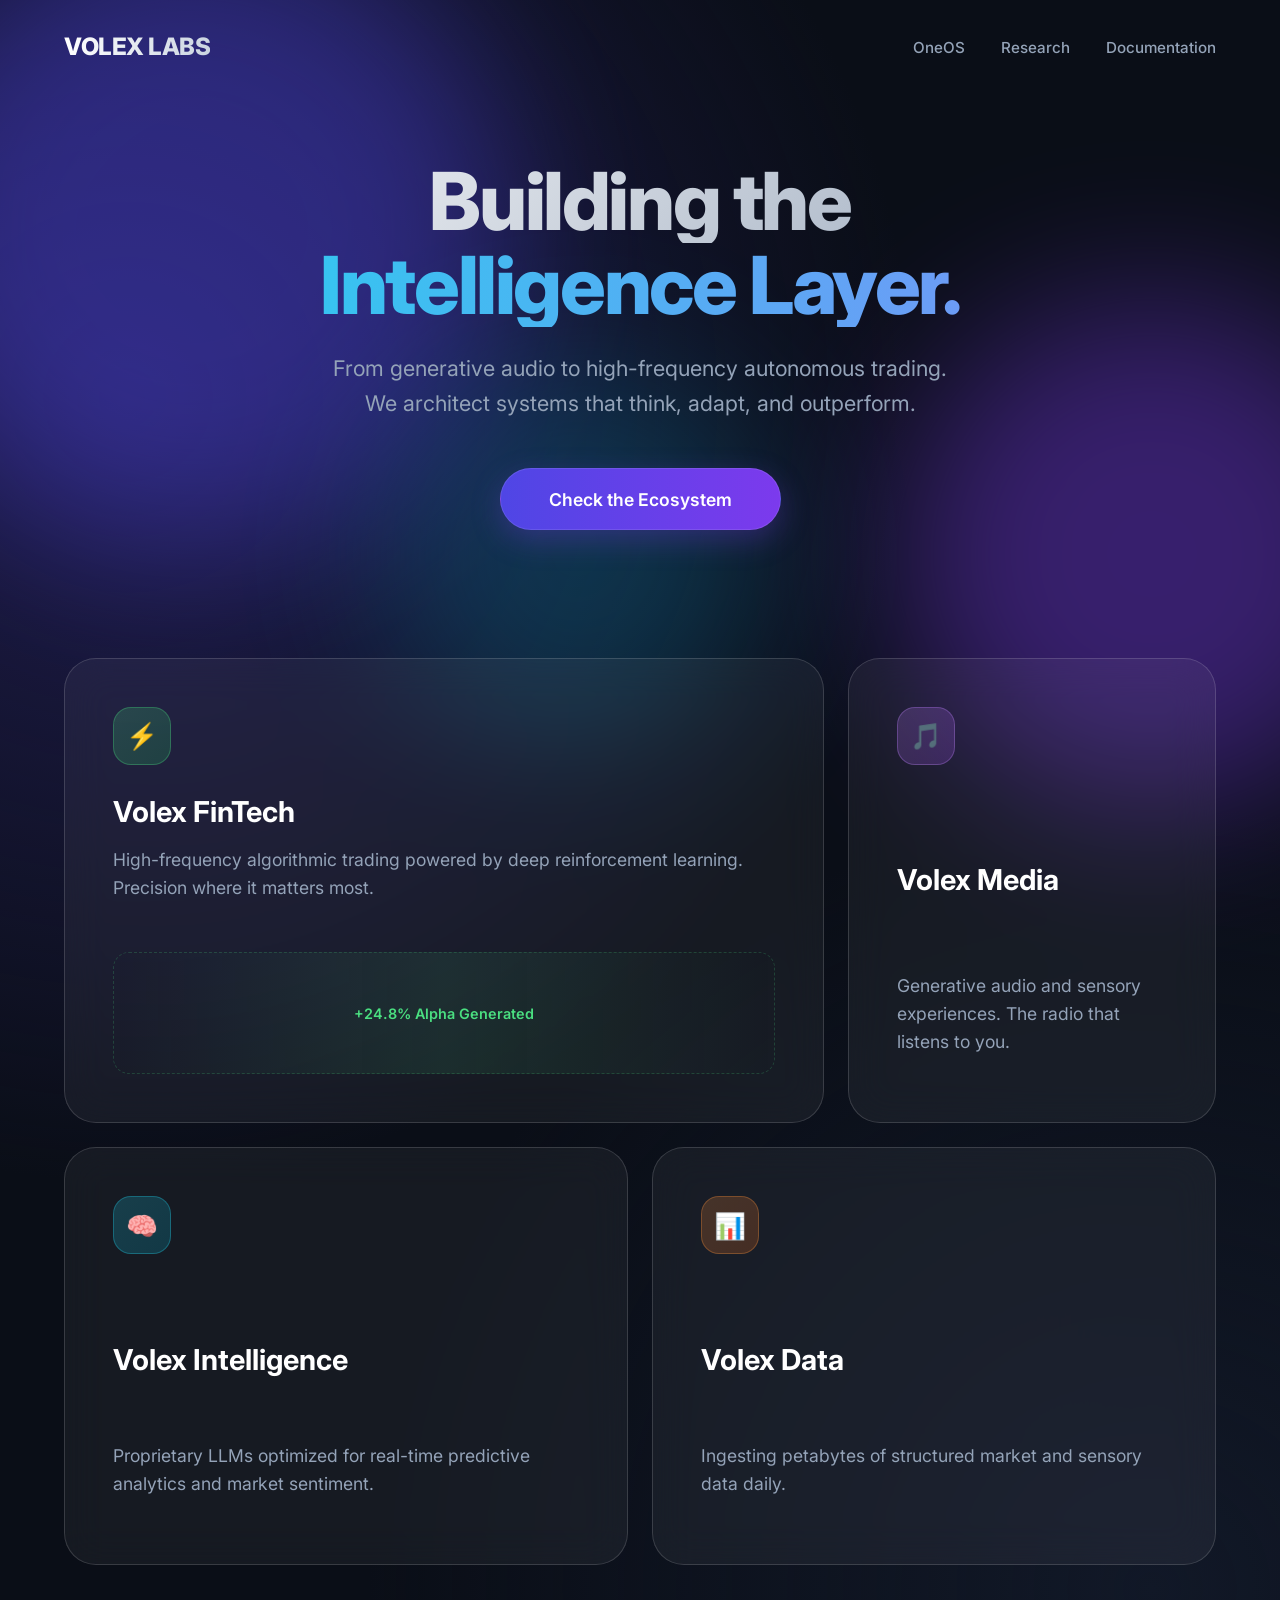
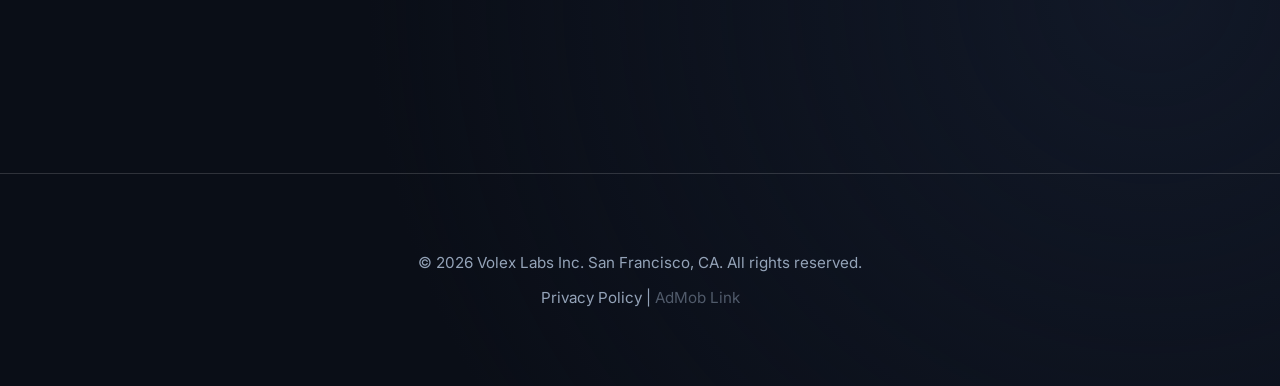
==== index.html @ 635825ef "Restore index.html with original content" ====
<!DOCTYPE html>
<html lang="en">
<head>
    <meta charset="UTF-8">
    <meta name="viewport" content="width=device-width, initial-scale=1.0">
    <meta name="google-site-verification" content="ArvZYRdjfBx4EPA4m7GVfXDo628Qu1znv6hDejhxsR0" />
    <title>Volex Labs | Intelligence Architected</title>
    <link href="https://fonts.googleapis.com/css2?family=Inter:wght@300;400;600;800&display=swap" rel="stylesheet">
    <style>
        :root {
            /* More vibrant, deep blue/purple base instead of pitch black */
            --bg-color: #0a0e17;
            --card-bg: rgba(255, 255, 255, 0.05);
            /* Slightly lighter glass */
            --card-border: rgba(255, 255, 255, 0.15);
            --accent-cyan: #22d3ee;
            --accent-purple: #c084fc;
            --accent-green: #4ade80;
            --accent-orange: #fb923c;
            /* Added for cheerfulness */
            --text-main: #ffffff;
            --text-muted: #94a3b8;
        }
        body {
            background-color: var(--bg-color);
            background-image:
                radial-gradient(circle at 10% 20%, #1e1b4b 0%, transparent 40%),
                radial-gradient(circle at 90% 80%, #111827 0%, transparent 40%);
            color: var(--text-main);
            font-family: 'Inter', sans-serif;
            margin: 0;
            padding: 0;
            overflow-x: hidden;
            display: flex;
            flex-direction: column;
            align-items: center;
        }
        /* Large Ambient Orbs for Cheerfulness */
        .orb {
            position: absolute;
            border-radius: 50%;
            filter: blur(80px);
            z-index: -1;
            opacity: 0.4;
            animation: float 20s infinite ease-in-out;
        }
        .orb-1 {
            top: -10%;
            left: -10%;
            width: 50vw;
            height: 50vw;
            background: #4f46e5;
        }
        .orb-2 {
            bottom: 10%;
            right: -10%;
            width: 40vw;
            height: 40vw;
            background: #7c3aed;
            animation-delay: -5s;
        }
        .orb-3 {
            top: 40%;
            left: 30%;
            width: 30vw;
            height: 30vw;
            background: #06b6d4;
            opacity: 0.2;
            animation-delay: -10s;
        }
        @keyframes float {
            0% {
                transform: translate(0, 0) scale(1);
            }
            33% {
                transform: translate(30px, -50px) scale(1.1);
            }
            66% {
                transform: translate(-20px, 20px) scale(0.9);
            }
            100% {
                transform: translate(0, 0) scale(1);
            }
        }
        /* Container */
        .container {
            max-width: 1200px;
            width: 90%;
            margin: 0 auto;
            padding-bottom: 5rem;
        }
        /* Navigation */
        nav {
            display: flex;
            justify-content: space-between;
            align-items: center;
            padding: 2rem 0;
            margin-bottom: 4rem;
            opacity: 0;
            /* Hidden initially for animation */
            animation: slideDown 0.8s ease-out forwards;
        }
        .logo {
            font-weight: 800;
            font-size: 1.5rem;
            letter-spacing: -0.02em;
            background: linear-gradient(90deg, #fff, #cbd5e1);
            -webkit-background-clip: text;
            -webkit-text-fill-color: transparent;
            cursor: pointer;
        }
        .nav-links a {
            color: var(--text-muted);
            text-decoration: none;
            margin-left: 2rem;
            font-size: 0.95rem;
            font-weight: 500;
            transition: color 0.3s;
            cursor: pointer;
        }
        .nav-links a:hover {
            color: var(--text-main);
            text-shadow: 0 0 10px rgba(255, 255, 255, 0.3);
        }
        /* Hero Section */
        .hero {
            text-align: center;
            margin-bottom: 8rem;
            opacity: 0;
            /* Managed by JS/CSS animation */
            animation: clientFadeIn 1s ease-out forwards 0.3s;
        }
        .hero h1 {
            font-size: 5rem;
            line-height: 1.05;
            margin-bottom: 1.5rem;
            letter-spacing: -0.03em;
            font-weight: 800;
        }
        .hero h1 span {
            display: block;
            background: linear-gradient(135deg, white 0%, #94a3b8 100%);
            -webkit-background-clip: text;
            -webkit-text-fill-color: transparent;
        }
        /* Dynamic Hero Gradient Text */
        .hero h1 .highlight {
            background: linear-gradient(90deg, #22d3ee, #818cf8, #c084fc);
            background-size: 200% auto;
            -webkit-background-clip: text;
            -webkit-text-fill-color: transparent;
            animation: gradientMove 5s linear infinite;
        }
        @keyframes gradientMove {
            0% {
                background-position: 0% 50%;
            }
            100% {
                background-position: 200% 50%;
            }
        }
        .hero p {
            font-size: 1.35rem;
            color: var(--text-muted);
            max-width: 650px;
            margin: 0 auto 3rem;
            line-height: 1.6;
        }
        .cta-button {
            display: inline-block;
            padding: 1.2rem 3rem;
            background: linear-gradient(90deg, #4f46e5, #7c3aed);
            color: white;
            border-radius: 50px;
            text-decoration: none;
            font-weight: 600;
            font-size: 1.1rem;
            transition: all 0.3s ease;
            box-shadow: 0 10px 30px rgba(124, 58, 237, 0.3);
            cursor: pointer;
            border: 1px solid rgba(255, 255, 255, 0.1);
        }
        .cta-button:hover {
            transform: translateY(-3px) scale(1.02);
            box-shadow: 0 20px 40px rgba(124, 58, 237, 0.4);
        }
        /* Bento Grid */
        .bento-grid {
            display: grid;
            grid-template-columns: repeat(12, 1fr);
            grid-template-rows: auto;
            gap: 1.5rem;
        }
        .card {
            background: var(--card-bg);
            border: 1px solid var(--card-border);
            border-radius: 32px;
            /* Softer, rounder corners */
            padding: 3rem;
            display: flex;
            flex-direction: column;
            justify-content: space-between;
            transition: all 0.5s cubic-bezier(0.25, 0.8, 0.25, 1);
            position: relative;
            overflow: hidden;
            backdrop-filter: blur(20px);
            cursor: pointer;
            min-height: 320px;
            /* Scroll Animation Initial State */
            opacity: 0;
            transform: translateY(50px);
        }
        .card.visible {
            opacity: 1;
            transform: translateY(0);
        }
        .card:hover {
            transform: translateY(-8px) scale(1.01);
            border-color: rgba(255, 255, 255, 0.4);
            background: rgba(255, 255, 255, 0.08);
            box-shadow: 0 20px 40px rgba(0, 0, 0, 0.2);
        }
        /* Card Content */
        .card h3 {
            font-size: 1.8rem;
            margin-bottom: 0.8rem;
            font-weight: 700;
        }
        .card p {
            color: var(--text-muted);
            font-size: 1.1rem;
            line-height: 1.6;
        }
        .card-icon {
            width: 56px;
            height: 56px;
            border-radius: 18px;
            display: flex;
            align-items: center;
            justify-content: center;
            margin-bottom: 1.5rem;
            font-size: 1.6rem;
            transition: transform 0.3s;
        }
        .card:hover .card-icon {
            transform: scale(1.1) rotate(5deg);
        }
        /* Grid Spans */
        .span-8 {
            grid-column: span 8;
        }
        .span-4 {
            grid-column: span 4;
        }
        .span-6 {
            grid-column: span 6;
        }
        /* Specific Card Styles with clearer colors */
        .fintech-icon {
            background: linear-gradient(135deg, rgba(74, 222, 128, 0.2), rgba(34, 197, 94, 0.2));
            color: #4ade80;
            border: 1px solid rgba(74, 222, 128, 0.3);
        }
        .media-icon {
            background: linear-gradient(135deg, rgba(192, 132, 252, 0.2), rgba(168, 85, 247, 0.2));
            color: #c084fc;
            border: 1px solid rgba(192, 132, 252, 0.3);
        }
        .intel-icon {
            background: linear-gradient(135deg, rgba(34, 211, 238, 0.2), rgba(6, 182, 212, 0.2));
            color: #22d3ee;
            border: 1px solid rgba(34, 211, 238, 0.3);
        }
        .data-icon {
            background: linear-gradient(135deg, rgba(251, 146, 60, 0.2), rgba(249, 115, 22, 0.2));
            color: #fb923c;
            border: 1px solid rgba(251, 146, 60, 0.3);
        }
        /* Footer */
        footer {
            margin-top: 8rem;
            border-top: 1px solid var(--card-border);
            width: 100%;
            padding: 4rem 0;
            text-align: center;
            color: var(--text-muted);
            font-size: 0.95rem;
        }
        footer a {
            color: var(--text-muted);
            text-decoration: none;
            transition: color 0.2s;
        }
        footer a:hover {
            color: var(--text-main);
        }
        /* Modal Styles (Same as before but refined) */
        .modal-overlay {
            position: fixed;
            top: 0;
            left: 0;
            width: 100%;
            height: 100%;
            background: rgba(10, 14, 23, 0.85);
            /* Darker overlay for contrast */
            backdrop-filter: blur(12px);
            display: flex;
            align-items: center;
            justify-content: center;
            opacity: 0;
            pointer-events: none;
            transition: opacity 0.3s;
            z-index: 1000;
        }
        .modal-overlay.active {
            opacity: 1;
            pointer-events: auto;
        }
        .modal-content {
            background: linear-gradient(160deg, #1e1b4b, #0f172a);
            border: 1px solid rgba(255, 255, 255, 0.15);
            width: 650px;
            max-width: 90%;
            padding: 3.5rem;
            border-radius: 32px;
            transform: scale(0.95) translateY(20px);
            transition: transform 0.4s cubic-bezier(0.16, 1, 0.3, 1);
            position: relative;
            box-shadow: 0 50px 100px -20px rgba(0, 0, 0, 0.6);
        }
        .modal-overlay.active .modal-content {
            transform: scale(1) translateY(0);
        }
        .close-btn {
            position: absolute;
            top: 2rem;
            right: 2rem;
            background: rgba(255, 255, 255, 0.1);
            border: none;
            color: white;
            width: 36px;
            height: 36px;
            border-radius: 50%;
            font-size: 1.2rem;
            cursor: pointer;
            display: flex;
            align-items: center;
            justify-content: center;
            transition: background 0.2s;
        }
        .close-btn:hover {
            background: rgba(255, 255, 255, 0.2);
        }
        /* Keyframes */
        @keyframes slideDown {
            from {
                transform: translateY(-30px);
                opacity: 0;
            }
            to {
                transform: translateY(0);
                opacity: 1;
            }
        }
        @keyframes clientFadeIn {
            from {
                opacity: 0;
                transform: translateY(20px);
            }
            to {
                opacity: 1;
                transform: translateY(0);
            }
        }
        /* Responsive */
        @media (max-width: 900px) {
            .hero h1 {
                font-size: 3.5rem;
            }
            .bento-grid {
                grid-template-columns: 1fr;
            }
            .span-8,
            .span-4,
            .span-6 {
                grid-column: span 1;
            }
            .card {
                min-height: auto;
                aspect-ratio: auto;
            }
        }
    </style>
</head>
<body>
    <!-- Ambient Orbs -->
    <div class="orb orb-1"></div>
    <div class="orb orb-2"></div>
    <div class="orb orb-3"></div>
    <div class="container">
        <nav>
            <div class="logo">VOLEX LABS</div>
            <div class="nav-links">
                <a onclick="scrollToSection('hero')">OneOS</a>
                <a onclick="scrollToSection('grid')">Research</a>
                <a href="/volex-fintec/privacy.html">Documentation</a> <!-- RESTORED EXACT LINK -->
            </div>
        </nav>
        <section class="hero" id="hero">
            <h1>
                <span>Building the</span>
                <span class="highlight">Intelligence Layer.</span>
            </h1>
            <p>
                From generative audio to high-frequency autonomous trading. <br>
                We architect systems that think, adapt, and outperform.
            </p>
            <a onclick="scrollToSection('grid')" class="cta-button">Check the Ecosystem</a>
        </section>
        <section class="bento-grid" id="grid">
            <!-- Card 1: FinTech -->
            <div class="card span-8" onclick="openModal('fintech')">
                <div>
                    <div class="card-icon fintech-icon">⚡</div>
                    <h3>Volex FinTech</h3>
                    <p>High-frequency algorithmic trading powered by deep reinforcement learning. Precision where it
                        matters most.</p>
                </div>
                <!-- Abstract Graph Visual -->
                <div
                    style="margin-top: 2rem; height: 120px; background: linear-gradient(90deg, transparent, rgba(74, 222, 128, 0.1), transparent); border-radius: 16px; border: 1px dashed rgba(74, 222, 128, 0.2); display: flex; align-items: center; justify-content: center;">
                    <span style="color: #4ade80; font-size: 0.9rem; font-weight: 600;">+24.8% Alpha Generated</span>
                </div>
            </div>
            <!-- Card 2: Media -->
            <div class="card span-4" onclick="openModal('media')">
                <div class="card-icon media-icon">🎵</div>
                <h3>Volex Media</h3>
                <p>Generative audio and sensory experiences. The radio that listens to you.</p>
            </div>
            <!-- Card 3: Intelligence -->
            <div class="card span-6" onclick="openModal('intel')">
                <div class="card-icon intel-icon">🧠</div>
                <h3>Volex Intelligence</h3>
                <p>Proprietary LLMs optimized for real-time predictive analytics and market sentiment.</p>
            </div>
            <!-- Card 4: Data -->
            <div class="card span-6" onclick="openModal('data')">
                <div class="card-icon data-icon">📊</div>
                <h3>Volex Data</h3>
                <p>Ingesting petabytes of structured market and sensory data daily.</p>
            </div>
        </section>
    </div>
    <footer>
        <p>&copy; 2026 Volex Labs Inc. San Francisco, CA. All rights reserved.</p>
        <p><a href="/volex-fintec/privacy.html">Privacy Policy</a> | <a href="app-ads.txt" style="opacity: 0.5;">AdMob
                Link</a></p>
    </footer>
    <!-- Modal -->
    <div class="modal-overlay" id="modalOverlay" onclick="closeModal(event)">
        <div class="modal-content">
            <button class="close-btn" onclick="closeModal(event)">×</button>
            <h2 class="modal-title" id="modalTitle" style="color: white; font-size: 2.2rem; margin-bottom: 1rem;">Title
            </h2>
            <div class="modal-body" id="modalBody" style="color: #cbd5e1; font-size: 1.1rem; line-height: 1.7;">Content
            </div>
            <br><br>
            <!-- BUTTON LINKS TO EXACT URL -->
            <a href="/volex-fintec/privacy.html" class="cta-button" style="padding: 1rem 2rem; font-size: 1rem;">View
                Documentation</a>
        </div>
    </div>
    <script>
        // Data for modals
        const modalData = {
            fintech: {
                title: "Volex FinTech",
                body: "Our proprietary high-frequency trading engine leverages deep reinforcement learning to identify micro-patterns in global markets. We provide institutional-grade liquidity and execution strategies.<br><br><strong>Key Features:</strong><br>• Sub-millisecond latency<br>• Predictive alpha generation<br>• Automated risk management"
            },
            media: {
                title: "Volex Media",
                body: "Redefining broadcasting with AI. Volex Radio AI isn't just a player; it's a dynamic content curator that understands listener intent and context.<br><br><strong>Capabilities:</strong><br>• Real-time audio synthesis<br>• Cross-border station aggregation<br>• Semantic music analysis"
            },
            intel: {
                title: "Volex Intelligence",
                body: "The core of our ecosystem. OneOS Intelligence is a cohesive AI layer that powers both our financial models and media recommendations.<br><br>We are building the first general-purpose operating system for autonomous agents."
            },
            data: {
                title: "Volex Data",
                body: "Data is the fuel of intelligence. Our global network ingests, cleans, and normalizes petabytes of structured and unstructured data daily to train the next generation of models."
            }
        };
        // Modal Functions
        function openModal(type) {
            const data = modalData[type];
            if (!data) return;
            document.getElementById('modalTitle').innerHTML = data.title;
            document.getElementById('modalBody').innerHTML = data.body;
            document.getElementById('modalOverlay').classList.add('active');
        }
        function closeModal(e) {
            if (e.target.id === 'modalOverlay' || e.target.classList.contains('close-btn')) {
                document.getElementById('modalOverlay').classList.remove('active');
            }
        }
        function scrollToSection(id) {
            document.getElementById(id).scrollIntoView({ behavior: 'smooth' });
        }
        // Scroll Animation Observer
        const observerOptions = {
            threshold: 0.1,
            rootMargin: "0px"
        };
        const observer = new IntersectionObserver((entries) => {
            entries.forEach(entry => {
                if (entry.isIntersecting) {
                    entry.target.classList.add('visible');
                    observer.unobserve(entry.target); // Only animate once
                }
            });
        }, observerOptions);
        document.querySelectorAll('.card').forEach((card, index) => {
            card.style.transitionDelay = `${index * 100}ms`; // Stagger effect
            observer.observe(card);
        });
    </script>
</body>
</html>
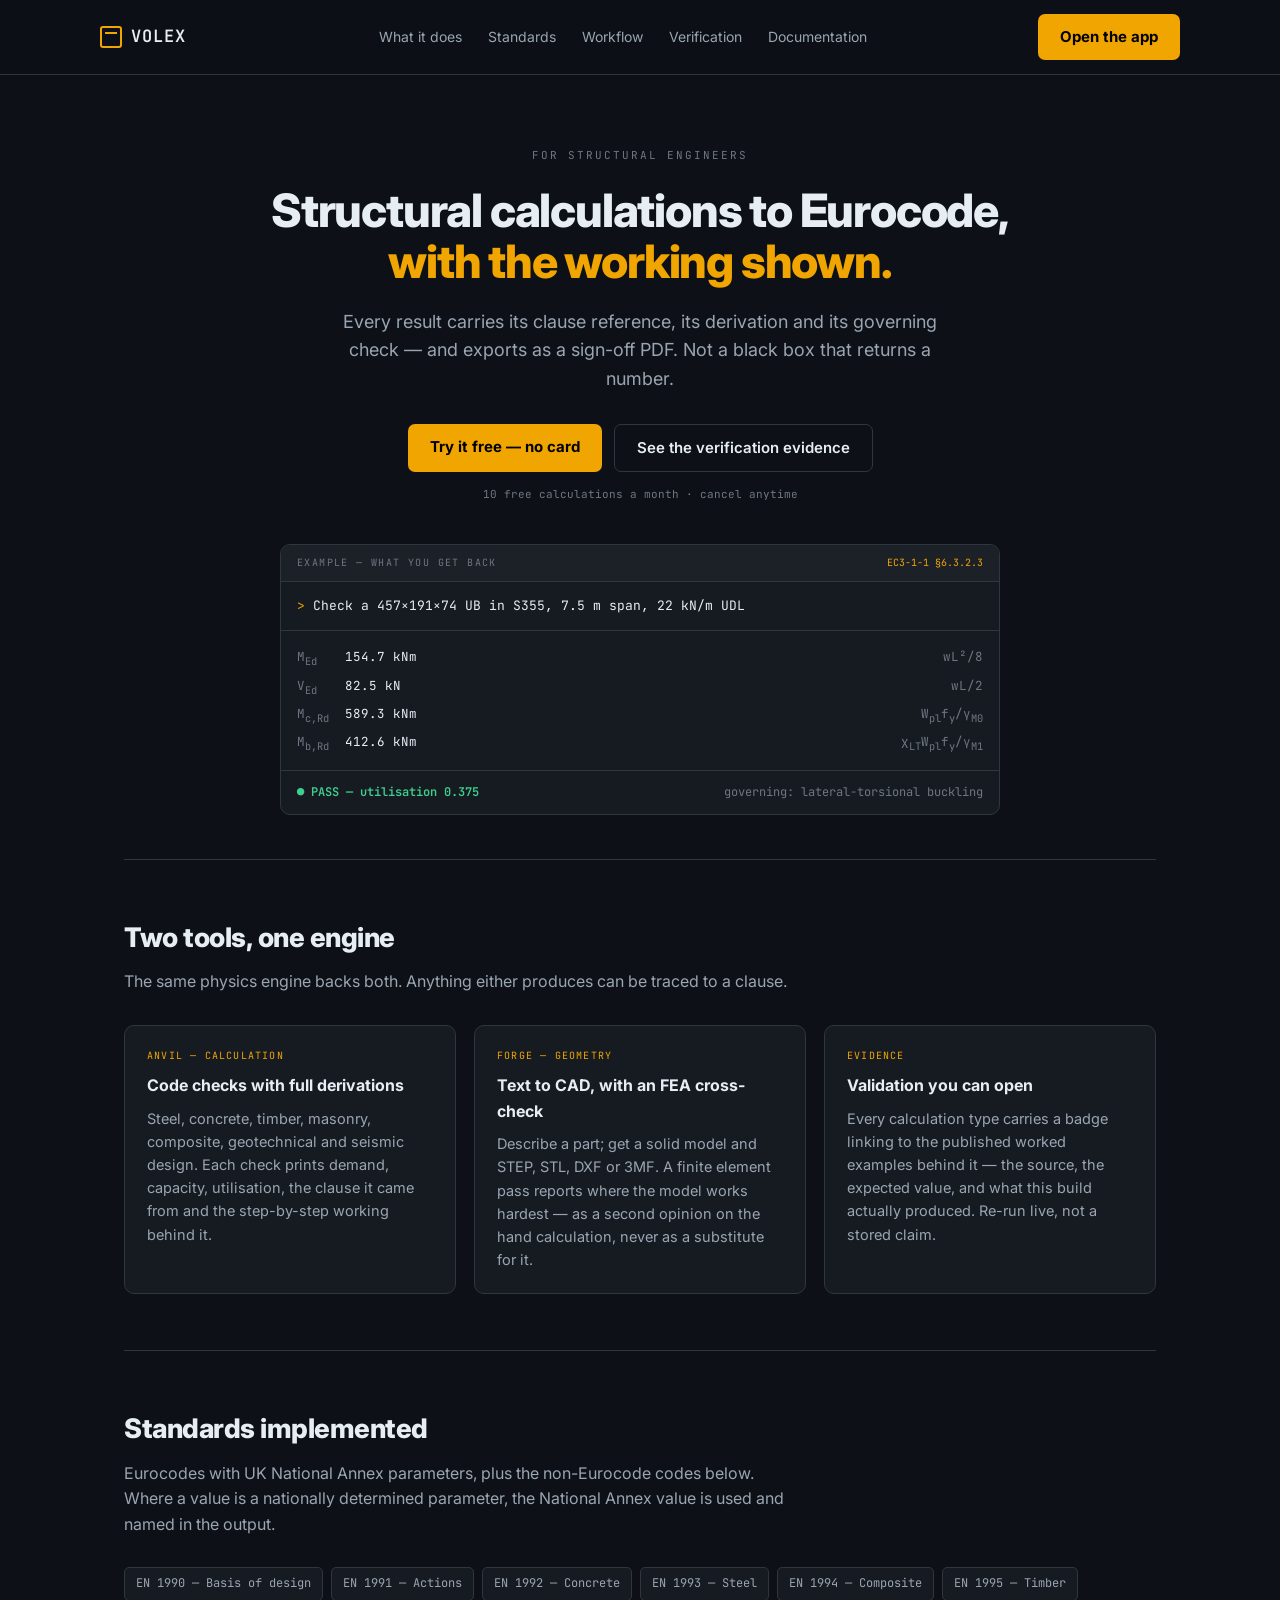
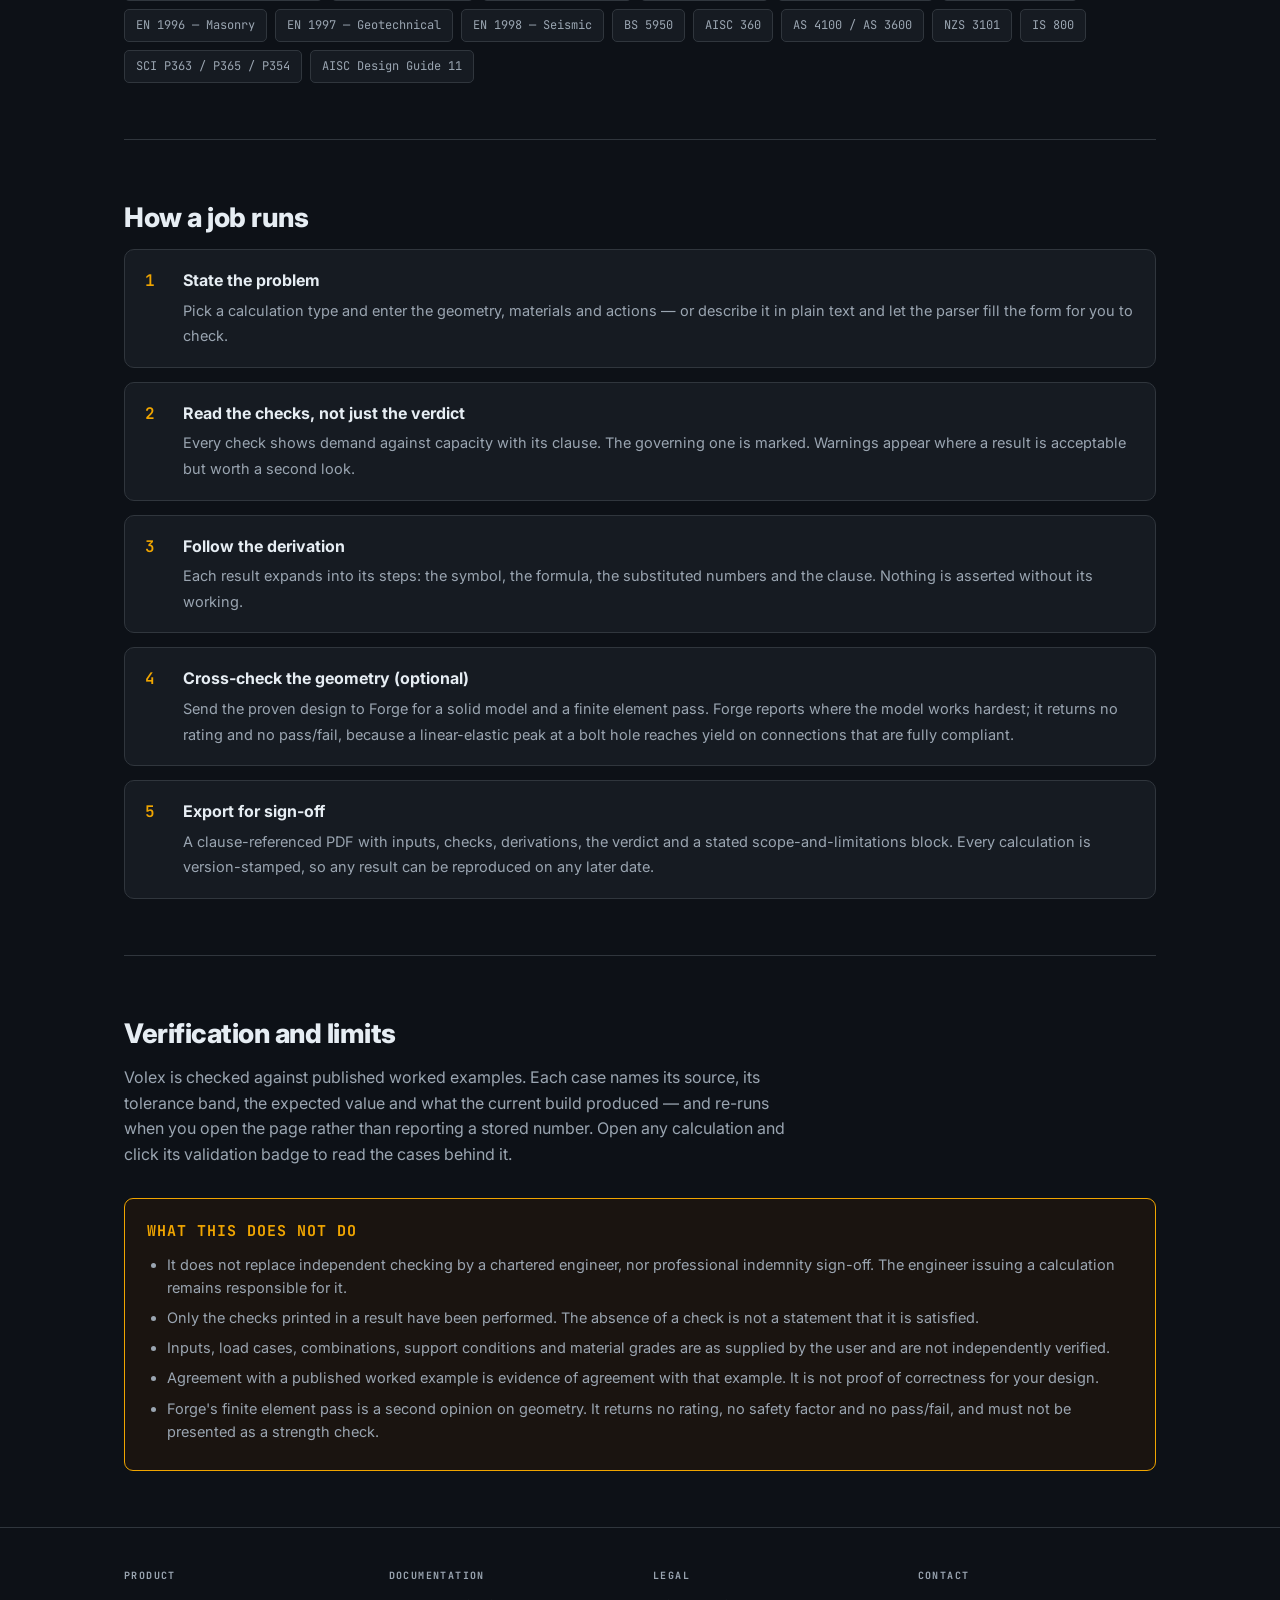
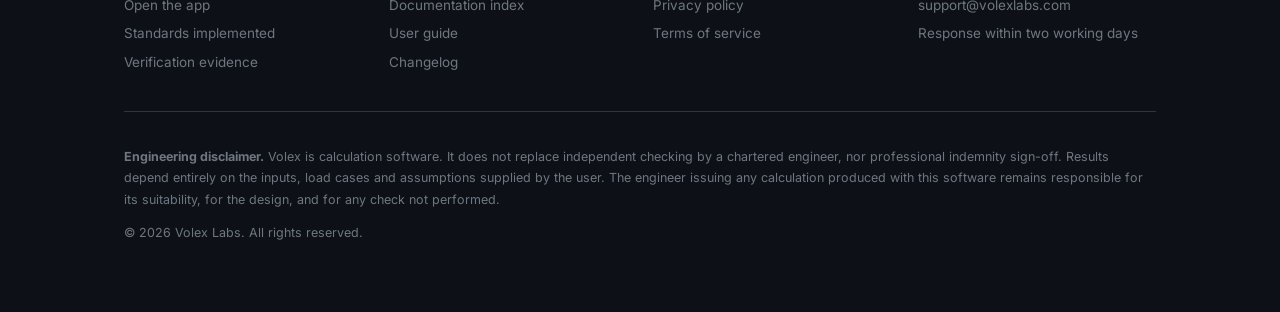
==== commit c77ccd08: "Make the public site the engineering product it is selling The audit's largest finding. volexlabs.co" ====
--- a/index.html
+++ b/index.html
@@ -1,530 +1,313 @@
-<!DOCTYPE html>
-<html lang="en">
-<head>
-    <meta charset="UTF-8">
-    <meta name="viewport" content="width=device-width, initial-scale=1.0">
-    <meta name="google-site-verification" content="ArvZYRdjfBx4EPA4m7GVfXDo628Qu1znv6hDejhxsR0" />
-    <title>Volex Labs | Intelligence Architected</title>
-    <link href="https://fonts.googleapis.com/css2?family=Inter:wght@300;400;600;800&display=swap" rel="stylesheet">
-    <style>
-        :root {
-            /* More vibrant, deep blue/purple base instead of pitch black */
-            --bg-color: #0a0e17;
-            --card-bg: rgba(255, 255, 255, 0.05);
-            /* Slightly lighter glass */
-            --card-border: rgba(255, 255, 255, 0.15);
-            --accent-cyan: #22d3ee;
-            --accent-purple: #c084fc;
-            --accent-green: #4ade80;
-            --accent-orange: #fb923c;
-            /* Added for cheerfulness */
-            --text-main: #ffffff;
-            --text-muted: #94a3b8;
-        }
-        body {
-            background-color: var(--bg-color);
-            background-image:
-                radial-gradient(circle at 10% 20%, #1e1b4b 0%, transparent 40%),
-                radial-gradient(circle at 90% 80%, #111827 0%, transparent 40%);
-            color: var(--text-main);
-            font-family: 'Inter', sans-serif;
-            margin: 0;
-            padding: 0;
-            overflow-x: hidden;
-            display: flex;
-            flex-direction: column;
-            align-items: center;
-        }
-        /* Large Ambient Orbs for Cheerfulness */
-        .orb {
-            position: absolute;
-            border-radius: 50%;
-            filter: blur(80px);
-            z-index: -1;
-            opacity: 0.4;
-            animation: float 20s infinite ease-in-out;
-        }
-        .orb-1 {
-            top: -10%;
-            left: -10%;
-            width: 50vw;
-            height: 50vw;
-            background: #4f46e5;
-        }
-        .orb-2 {
-            bottom: 10%;
-            right: -10%;
-            width: 40vw;
-            height: 40vw;
-            background: #7c3aed;
-            animation-delay: -5s;
-        }
-        .orb-3 {
-            top: 40%;
-            left: 30%;
-            width: 30vw;
-            height: 30vw;
-            background: #06b6d4;
-            opacity: 0.2;
-            animation-delay: -10s;
-        }
-        @keyframes float {
-            0% {
-                transform: translate(0, 0) scale(1);
-            }
-            33% {
-                transform: translate(30px, -50px) scale(1.1);
-            }
-            66% {
-                transform: translate(-20px, 20px) scale(0.9);
-            }
-            100% {
-                transform: translate(0, 0) scale(1);
-            }
-        }
-        /* Container */
-        .container {
-            max-width: 1200px;
-            width: 90%;
-            margin: 0 auto;
-            padding-bottom: 5rem;
-        }
-        /* Navigation */
-        nav {
-            display: flex;
-            justify-content: space-between;
-            align-items: center;
-            padding: 2rem 0;
-            margin-bottom: 4rem;
-            opacity: 0;
-            /* Hidden initially for animation */
-            animation: slideDown 0.8s ease-out forwards;
-        }
-        .logo {
-            font-weight: 800;
-            font-size: 1.5rem;
-            letter-spacing: -0.02em;
-            background: linear-gradient(90deg, #fff, #cbd5e1);
-            -webkit-background-clip: text;
-            -webkit-text-fill-color: transparent;
-            cursor: pointer;
-        }
-        .nav-links a {
-            color: var(--text-muted);
-            text-decoration: none;
-            margin-left: 2rem;
-            font-size: 0.95rem;
-            font-weight: 500;
-            transition: color 0.3s;
-            cursor: pointer;
-        }
-        .nav-links a:hover {
-            color: var(--text-main);
-            text-shadow: 0 0 10px rgba(255, 255, 255, 0.3);
-        }
-        /* Hero Section */
-        .hero {
-            text-align: center;
-            margin-bottom: 8rem;
-            opacity: 0;
-            /* Managed by JS/CSS animation */
-            animation: clientFadeIn 1s ease-out forwards 0.3s;
-        }
-        .hero h1 {
-            font-size: 5rem;
-            line-height: 1.05;
-            margin-bottom: 1.5rem;
-            letter-spacing: -0.03em;
-            font-weight: 800;
-        }
-        .hero h1 span {
-            display: block;
-            background: linear-gradient(135deg, white 0%, #94a3b8 100%);
-            -webkit-background-clip: text;
-            -webkit-text-fill-color: transparent;
-        }
-        /* Dynamic Hero Gradient Text */
-        .hero h1 .highlight {
-            background: linear-gradient(90deg, #22d3ee, #818cf8, #c084fc);
-            background-size: 200% auto;
-            -webkit-background-clip: text;
-            -webkit-text-fill-color: transparent;
-            animation: gradientMove 5s linear infinite;
-        }
-        @keyframes gradientMove {
-            0% {
-                background-position: 0% 50%;
-            }
-            100% {
-                background-position: 200% 50%;
-            }
-        }
-        .hero p {
-            font-size: 1.35rem;
-            color: var(--text-muted);
-            max-width: 650px;
-            margin: 0 auto 3rem;
-            line-height: 1.6;
-        }
-        .cta-button {
-            display: inline-block;
-            padding: 1.2rem 3rem;
-            background: linear-gradient(90deg, #4f46e5, #7c3aed);
-            color: white;
-            border-radius: 50px;
-            text-decoration: none;
-            font-weight: 600;
-            font-size: 1.1rem;
-            transition: all 0.3s ease;
-            box-shadow: 0 10px 30px rgba(124, 58, 237, 0.3);
-            cursor: pointer;
-            border: 1px solid rgba(255, 255, 255, 0.1);
-        }
-        .cta-button:hover {
-            transform: translateY(-3px) scale(1.02);
-            box-shadow: 0 20px 40px rgba(124, 58, 237, 0.4);
-        }
-        /* Bento Grid */
-        .bento-grid {
-            display: grid;
-            grid-template-columns: repeat(12, 1fr);
-            grid-template-rows: auto;
-            gap: 1.5rem;
-        }
-        .card {
-            background: var(--card-bg);
-            border: 1px solid var(--card-border);
-            border-radius: 32px;
-            /* Softer, rounder corners */
-            padding: 3rem;
-            display: flex;
-            flex-direction: column;
-            justify-content: space-between;
-            transition: all 0.5s cubic-bezier(0.25, 0.8, 0.25, 1);
-            position: relative;
-            overflow: hidden;
-            backdrop-filter: blur(20px);
-            cursor: pointer;
-            min-height: 320px;
-            /* Scroll Animation Initial State */
-            opacity: 0;
-            transform: translateY(50px);
-        }
-        .card.visible {
-            opacity: 1;
-            transform: translateY(0);
-        }
-        .card:hover {
-            transform: translateY(-8px) scale(1.01);
-            border-color: rgba(255, 255, 255, 0.4);
-            background: rgba(255, 255, 255, 0.08);
-            box-shadow: 0 20px 40px rgba(0, 0, 0, 0.2);
-        }
-        /* Card Content */
-        .card h3 {
-            font-size: 1.8rem;
-            margin-bottom: 0.8rem;
-            font-weight: 700;
-        }
-        .card p {
-            color: var(--text-muted);
-            font-size: 1.1rem;
-            line-height: 1.6;
-        }
-        .card-icon {
-            width: 56px;
-            height: 56px;
-            border-radius: 18px;
-            display: flex;
-            align-items: center;
-            justify-content: center;
-            margin-bottom: 1.5rem;
-            font-size: 1.6rem;
-            transition: transform 0.3s;
-        }
-        .card:hover .card-icon {
-            transform: scale(1.1) rotate(5deg);
-        }
-        /* Grid Spans */
-        .span-8 {
-            grid-column: span 8;
-        }
-        .span-4 {
-            grid-column: span 4;
-        }
-        .span-6 {
-            grid-column: span 6;
-        }
-        /* Specific Card Styles with clearer colors */
-        .fintech-icon {
-            background: linear-gradient(135deg, rgba(74, 222, 128, 0.2), rgba(34, 197, 94, 0.2));
-            color: #4ade80;
-            border: 1px solid rgba(74, 222, 128, 0.3);
-        }
-        .media-icon {
-            background: linear-gradient(135deg, rgba(192, 132, 252, 0.2), rgba(168, 85, 247, 0.2));
-            color: #c084fc;
-            border: 1px solid rgba(192, 132, 252, 0.3);
-        }
-        .intel-icon {
-            background: linear-gradient(135deg, rgba(34, 211, 238, 0.2), rgba(6, 182, 212, 0.2));
-            color: #22d3ee;
-            border: 1px solid rgba(34, 211, 238, 0.3);
-        }
-        .data-icon {
-            background: linear-gradient(135deg, rgba(251, 146, 60, 0.2), rgba(249, 115, 22, 0.2));
-            color: #fb923c;
-            border: 1px solid rgba(251, 146, 60, 0.3);
-        }
-        /* Footer */
-        footer {
-            margin-top: 8rem;
-            border-top: 1px solid var(--card-border);
-            width: 100%;
-            padding: 4rem 0;
-            text-align: center;
-            color: var(--text-muted);
-            font-size: 0.95rem;
-        }
-        footer a {
-            color: var(--text-muted);
-            text-decoration: none;
-            transition: color 0.2s;
-        }
-        footer a:hover {
-            color: var(--text-main);
-        }
-        /* Modal Styles (Same as before but refined) */
-        .modal-overlay {
-            position: fixed;
-            top: 0;
-            left: 0;
-            width: 100%;
-            height: 100%;
-            background: rgba(10, 14, 23, 0.85);
-            /* Darker overlay for contrast */
-            backdrop-filter: blur(12px);
-            display: flex;
-            align-items: center;
-            justify-content: center;
-            opacity: 0;
-            pointer-events: none;
-            transition: opacity 0.3s;
-            z-index: 1000;
-        }
-        .modal-overlay.active {
-            opacity: 1;
-            pointer-events: auto;
-        }
-        .modal-content {
-            background: linear-gradient(160deg, #1e1b4b, #0f172a);
-            border: 1px solid rgba(255, 255, 255, 0.15);
-            width: 650px;
-            max-width: 90%;
-            padding: 3.5rem;
-            border-radius: 32px;
-            transform: scale(0.95) translateY(20px);
-            transition: transform 0.4s cubic-bezier(0.16, 1, 0.3, 1);
-            position: relative;
-            box-shadow: 0 50px 100px -20px rgba(0, 0, 0, 0.6);
-        }
-        .modal-overlay.active .modal-content {
-            transform: scale(1) translateY(0);
-        }
-        .close-btn {
-            position: absolute;
-            top: 2rem;
-            right: 2rem;
-            background: rgba(255, 255, 255, 0.1);
-            border: none;
-            color: white;
-            width: 36px;
-            height: 36px;
-            border-radius: 50%;
-            font-size: 1.2rem;
-            cursor: pointer;
-            display: flex;
-            align-items: center;
-            justify-content: center;
-            transition: background 0.2s;
-        }
-        .close-btn:hover {
-            background: rgba(255, 255, 255, 0.2);
-        }
-        /* Keyframes */
-        @keyframes slideDown {
-            from {
-                transform: translateY(-30px);
-                opacity: 0;
-            }
-            to {
-                transform: translateY(0);
-                opacity: 1;
-            }
-        }
-        @keyframes clientFadeIn {
-            from {
-                opacity: 0;
-                transform: translateY(20px);
-            }
-            to {
-                opacity: 1;
-                transform: translateY(0);
-            }
-        }
-        /* Responsive */
-        @media (max-width: 900px) {
-            .hero h1 {
-                font-size: 3.5rem;
-            }
-            .bento-grid {
-                grid-template-columns: 1fr;
-            }
-            .span-8,
-            .span-4,
-            .span-6 {
-                grid-column: span 1;
-            }
-            .card {
-                min-height: auto;
-                aspect-ratio: auto;
-            }
-        }
-    </style>
-</head>
-<body>
-    <!-- Ambient Orbs -->
-    <div class="orb orb-1"></div>
-    <div class="orb orb-2"></div>
-    <div class="orb orb-3"></div>
-    <div class="container">
-        <nav>
-            <div class="logo">VOLEX LABS</div>
-            <div class="nav-links">
-                <a onclick="scrollToSection('hero')">OneOS</a>
-                <a onclick="scrollToSection('grid')">Research</a>
-                <a href="/volex-fintec/privacy.html">Documentation</a> <!-- RESTORED EXACT LINK -->
-            </div>
-        </nav>
-        <section class="hero" id="hero">
-            <h1>
-                <span>Building the</span>
-                <span class="highlight">Intelligence Layer.</span>
-            </h1>
-            <p>
-                From generative audio to high-frequency autonomous trading. <br>
-                We architect systems that think, adapt, and outperform.
-            </p>
-            <a onclick="scrollToSection('grid')" class="cta-button">Check the Ecosystem</a>
-        </section>
-        <section class="bento-grid" id="grid">
-            <!-- Card 1: FinTech -->
-            <div class="card span-8" onclick="openModal('fintech')">
-                <div>
-                    <div class="card-icon fintech-icon">⚡</div>
-                    <h3>Volex FinTech</h3>
-                    <p>High-frequency algorithmic trading powered by deep reinforcement learning. Precision where it
-                        matters most.</p>
-                </div>
-                <!-- Abstract Graph Visual -->
-                <div
-                    style="margin-top: 2rem; height: 120px; background: linear-gradient(90deg, transparent, rgba(74, 222, 128, 0.1), transparent); border-radius: 16px; border: 1px dashed rgba(74, 222, 128, 0.2); display: flex; align-items: center; justify-content: center;">
-                    <span style="color: #4ade80; font-size: 0.9rem; font-weight: 600;">+24.8% Alpha Generated</span>
-                </div>
-            </div>
-            <!-- Card 2: Media -->
-            <div class="card span-4" onclick="openModal('media')">
-                <div class="card-icon media-icon">🎵</div>
-                <h3>Volex Media</h3>
-                <p>Generative audio and sensory experiences. The radio that listens to you.</p>
-            </div>
-            <!-- Card 3: Intelligence -->
-            <div class="card span-6" onclick="openModal('intel')">
-                <div class="card-icon intel-icon">🧠</div>
-                <h3>Volex Intelligence</h3>
-                <p>Proprietary LLMs optimized for real-time predictive analytics and market sentiment.</p>
-            </div>
-            <!-- Card 4: Data -->
-            <div class="card span-6" onclick="openModal('data')">
-                <div class="card-icon data-icon">📊</div>
-                <h3>Volex Data</h3>
-                <p>Ingesting petabytes of structured market and sensory data daily.</p>
-            </div>
-        </section>
-    </div>
-    <footer>
-        <p>&copy; 2026 Volex Labs Inc. San Francisco, CA. All rights reserved.</p>
-        <p><a href="/volex-fintec/privacy.html">Privacy Policy</a> | <a href="app-ads.txt" style="opacity: 0.5;">AdMob
-                Link</a></p>
-    </footer>
-    <!-- Modal -->
-    <div class="modal-overlay" id="modalOverlay" onclick="closeModal(event)">
-        <div class="modal-content">
-            <button class="close-btn" onclick="closeModal(event)">×</button>
-            <h2 class="modal-title" id="modalTitle" style="color: white; font-size: 2.2rem; margin-bottom: 1rem;">Title
-            </h2>
-            <div class="modal-body" id="modalBody" style="color: #cbd5e1; font-size: 1.1rem; line-height: 1.7;">Content
-            </div>
-            <br><br>
-            <!-- BUTTON LINKS TO EXACT URL -->
-            <a href="/volex-fintec/privacy.html" class="cta-button" style="padding: 1rem 2rem; font-size: 1rem;">View
-                Documentation</a>
-        </div>
-    </div>
-    <script>
-        // Data for modals
-        const modalData = {
-            fintech: {
-                title: "Volex FinTech",
-                body: "Our proprietary high-frequency trading engine leverages deep reinforcement learning to identify micro-patterns in global markets. We provide institutional-grade liquidity and execution strategies.<br><br><strong>Key Features:</strong><br>• Sub-millisecond latency<br>• Predictive alpha generation<br>• Automated risk management"
-            },
-            media: {
-                title: "Volex Media",
-                body: "Redefining broadcasting with AI. Volex Radio AI isn't just a player; it's a dynamic content curator that understands listener intent and context.<br><br><strong>Capabilities:</strong><br>• Real-time audio synthesis<br>• Cross-border station aggregation<br>• Semantic music analysis"
-            },
-            intel: {
-                title: "Volex Intelligence",
-                body: "The core of our ecosystem. OneOS Intelligence is a cohesive AI layer that powers both our financial models and media recommendations.<br><br>We are building the first general-purpose operating system for autonomous agents."
-            },
-            data: {
-                title: "Volex Data",
-                body: "Data is the fuel of intelligence. Our global network ingests, cleans, and normalizes petabytes of structured and unstructured data daily to train the next generation of models."
-            }
-        };
-        // Modal Functions
-        function openModal(type) {
-            const data = modalData[type];
-            if (!data) return;
-            document.getElementById('modalTitle').innerHTML = data.title;
-            document.getElementById('modalBody').innerHTML = data.body;
-            document.getElementById('modalOverlay').classList.add('active');
-        }
-        function closeModal(e) {
-            if (e.target.id === 'modalOverlay' || e.target.classList.contains('close-btn')) {
-                document.getElementById('modalOverlay').classList.remove('active');
-            }
-        }
-        function scrollToSection(id) {
-            document.getElementById(id).scrollIntoView({ behavior: 'smooth' });
-        }
-        // Scroll Animation Observer
-        const observerOptions = {
-            threshold: 0.1,
-            rootMargin: "0px"
-        };
-        const observer = new IntersectionObserver((entries) => {
-            entries.forEach(entry => {
-                if (entry.isIntersecting) {
-                    entry.target.classList.add('visible');
-                    observer.unobserve(entry.target); // Only animate once
-                }
-            });
-        }, observerOptions);
-        document.querySelectorAll('.card').forEach((card, index) => {
-            card.style.transitionDelay = `${index * 100}ms`; // Stagger effect
-            observer.observe(card);
-        });
-    </script>
-</body>
-</html>
-
+<!DOCTYPE html>
+<html lang="en">
+<head>
+    <meta charset="UTF-8">
+    <meta name="viewport" content="width=device-width, initial-scale=1.0">
+    <meta name="google-site-verification" content="ArvZYRdjfBx4EPA4m7GVfXDo628Qu1znv6hDejhxsR0" />
+    <title>Volex — Structural calculations to Eurocode, with the working shown</title>
+    <meta name="description" content="Eurocode structural calculations with full clause-referenced derivations, a sign-off PDF, and every module checked against published worked examples. Plus text-to-CAD with FEA cross-check.">
+    <link href="https://fonts.googleapis.com/css2?family=Inter:wght@400;600;800&family=JetBrains+Mono:wght@400;600&display=swap" rel="stylesheet">
+    <style>
+        :root {
+            --bg: #0d1117; --surface: #161b22; --surface2: #1c2128;
+            --border: #30363d; --text1: #e6edf3; --text2: #9aa5b1; --text3: #6e7781;
+            --amber: #f0a500; --green: #3ecf8e; --red: #e05252;
+            --mono: 'JetBrains Mono', ui-monospace, monospace;
+            --sans: 'Inter', system-ui, sans-serif;
+        }
+        * { box-sizing: border-box; }
+        body { background: var(--bg); color: var(--text1); font-family: var(--sans);
+               margin: 0; line-height: 1.6; -webkit-font-smoothing: antialiased; }
+        .wrap { max-width: 1080px; margin: 0 auto; padding: 0 24px; }
+        a { color: inherit; }
+
+        /* Header */
+        header { border-bottom: 1px solid var(--border); background: rgba(13,17,23,0.9);
+                 backdrop-filter: blur(8px); position: sticky; top: 0; z-index: 50; }
+        .hdr { display: flex; align-items: center; justify-content: space-between;
+               padding: 14px 0; gap: 16px; }
+        .logo { font-family: var(--mono); font-weight: 600; font-size: 17px;
+                letter-spacing: 1px; display: flex; align-items: center; gap: 9px; }
+        .logo .mark { width: 22px; height: 22px; border: 2px solid var(--amber);
+                      border-radius: 3px; display: inline-block; position: relative; }
+        .logo .mark::after { content: ""; position: absolute; inset: 4px 3px auto 3px;
+                             height: 2px; background: var(--amber); }
+        nav a { font-size: 14px; color: var(--text2); text-decoration: none; margin-left: 22px; }
+        nav a:hover { color: var(--text1); }
+        .btn { display: inline-block; background: var(--amber); color: #000;
+               font-weight: 700; padding: 11px 22px; border-radius: 7px;
+               text-decoration: none; font-size: 15px; }
+        .btn.ghost { background: transparent; color: var(--text1);
+                     border: 1px solid var(--border); font-weight: 600; }
+
+        /* Hero */
+        .hero { padding: 72px 0 44px; text-align: center; }
+        .eyebrow { font-family: var(--mono); font-size: 11px; color: var(--text3);
+                   letter-spacing: 2px; text-transform: uppercase; margin-bottom: 20px; }
+        h1 { font-size: 46px; line-height: 1.12; font-weight: 800; margin: 0 0 20px;
+             letter-spacing: -1.2px; }
+        h1 .hl { color: var(--amber); }
+        .lede { font-size: 18px; color: var(--text2); max-width: 620px;
+                margin: 0 auto 30px; }
+        .ctas { display: flex; gap: 12px; justify-content: center; flex-wrap: wrap; }
+        .sub { font-family: var(--mono); font-size: 11px; color: var(--text3); margin-top: 14px; }
+
+        /* Worked example */
+        .example { background: var(--surface); border: 1px solid var(--border);
+                   border-radius: 10px; overflow: hidden; max-width: 720px;
+                   margin: 40px auto 0; text-align: left; }
+        .example .bar { display: flex; justify-content: space-between; padding: 10px 16px;
+                        background: var(--surface2); border-bottom: 1px solid var(--border);
+                        font-family: var(--mono); font-size: 10px; letter-spacing: 1.4px;
+                        color: var(--text3); }
+        .example .bar .clause { color: var(--amber); letter-spacing: 0; }
+        .example .q { padding: 14px 16px; border-bottom: 1px solid var(--border);
+                      font-family: var(--mono); font-size: 13px; }
+        .example .q .caret { color: var(--amber); margin-right: 8px; }
+        .rows { padding: 16px; display: grid; grid-template-columns: auto 1fr auto;
+                gap: 6px 16px; font-family: var(--mono); font-size: 12.5px; }
+        .rows .k { color: var(--text3); }
+        .rows .f { color: var(--text3); text-align: right; }
+        .verdict { border-top: 1px solid var(--border); padding: 12px 16px;
+                   font-family: var(--mono); font-size: 12px;
+                   display: flex; justify-content: space-between; align-items: center; }
+        .pass { color: var(--green); font-weight: 600; }
+
+        /* Sections */
+        section { padding: 56px 0; border-top: 1px solid var(--border); }
+        h2 { font-size: 27px; font-weight: 800; margin: 0 0 10px; letter-spacing: -0.5px; }
+        .sec-lede { color: var(--text2); max-width: 680px; margin: 0 0 30px; }
+        .grid { display: grid; gap: 18px; grid-template-columns: repeat(auto-fit, minmax(268px, 1fr)); }
+        .card { background: var(--surface); border: 1px solid var(--border);
+                border-radius: 10px; padding: 22px; }
+        .card h3 { font-size: 16px; margin: 0 0 8px; font-weight: 700; }
+        .card p { color: var(--text2); font-size: 14.5px; margin: 0; }
+        .card .tag { font-family: var(--mono); font-size: 10px; color: var(--amber);
+                     letter-spacing: 1.2px; display: block; margin-bottom: 9px; }
+
+        /* Standards */
+        .codes { display: flex; flex-wrap: wrap; gap: 8px; }
+        .code { font-family: var(--mono); font-size: 12px; padding: 6px 11px;
+                border: 1px solid var(--border); border-radius: 5px; color: var(--text2);
+                background: var(--surface); }
+
+        /* Steps */
+        ol.steps { counter-reset: s; list-style: none; padding: 0; margin: 0;
+                   display: grid; gap: 14px; }
+        ol.steps li { counter-increment: s; background: var(--surface);
+                      border: 1px solid var(--border); border-radius: 10px;
+                      padding: 18px 20px 18px 58px; position: relative; }
+        ol.steps li::before { content: counter(s); position: absolute; left: 20px; top: 18px;
+                              font-family: var(--mono); font-weight: 600; color: var(--amber); }
+        ol.steps strong { display: block; margin-bottom: 4px; }
+        ol.steps span { color: var(--text2); font-size: 14.5px; }
+
+        /* Limits box */
+        .limits { background: #1a1410; border: 1px solid var(--amber); border-radius: 9px;
+                  padding: 20px 22px; }
+        .limits h3 { margin: 0 0 10px; font-size: 15px; color: var(--amber);
+                     font-family: var(--mono); letter-spacing: 1px; }
+        .limits ul { margin: 0; padding-left: 20px; color: var(--text2); font-size: 14.5px; }
+        .limits li { margin-bottom: 7px; }
+
+        /* Footer */
+        footer { border-top: 1px solid var(--border); padding: 40px 0 56px;
+                 color: var(--text3); font-size: 13.5px; }
+        .fgrid { display: grid; gap: 26px; grid-template-columns: repeat(auto-fit, minmax(180px, 1fr));
+                 margin-bottom: 30px; }
+        .fgrid h4 { font-family: var(--mono); font-size: 10px; letter-spacing: 1.4px;
+                    color: var(--text2); margin: 0 0 11px; text-transform: uppercase; }
+        .fgrid a, .fgrid span { display: block; color: var(--text3); text-decoration: none;
+                                margin-bottom: 7px; }
+        .fgrid a:hover { color: var(--text1); }
+        .legal { border-top: 1px solid var(--border); padding-top: 22px;
+                 font-size: 12.5px; line-height: 1.7; }
+
+        @media (max-width: 760px) {
+            h1 { font-size: 32px; }
+            .hdr nav { display: none; }
+            .rows { grid-template-columns: auto 1fr; }
+            .rows .f { display: none; }
+        }
+    </style>
+</head>
+<body>
+
+<header>
+  <div class="wrap hdr">
+    <div class="logo"><span class="mark"></span>VOLEX</div>
+    <nav>
+      <a href="#what">What it does</a>
+      <a href="#standards">Standards</a>
+      <a href="#workflow">Workflow</a>
+      <a href="#verification">Verification</a>
+      <a href="/documentation.html">Documentation</a>
+    </nav>
+    <a class="btn" href="https://app.volexlabs.com">Open the app</a>
+  </div>
+</header>
+
+<div class="wrap">
+
+  <section class="hero" style="border-top:none">
+    <div class="eyebrow">For structural engineers</div>
+    <h1>Structural calculations to Eurocode,<br><span class="hl">with the working shown.</span></h1>
+    <p class="lede">
+      Every result carries its clause reference, its derivation and its governing
+      check — and exports as a sign-off PDF. Not a black box that returns a number.
+    </p>
+    <div class="ctas">
+      <a class="btn" href="https://app.volexlabs.com">Try it free — no card</a>
+      <a class="btn ghost" href="#verification">See the verification evidence</a>
+    </div>
+    <div class="sub">10 free calculations a month · cancel anytime</div>
+
+    <!-- Worked example: real output shape, real clause -->
+    <div class="example">
+      <div class="bar"><span>EXAMPLE — WHAT YOU GET BACK</span><span class="clause">EC3-1-1 §6.3.2.3</span></div>
+      <div class="q"><span class="caret">&gt;</span>Check a 457&times;191&times;74 UB in S355, 7.5 m span, 22 kN/m UDL</div>
+      <div class="rows">
+        <span class="k">M<sub>Ed</sub></span><span>154.7 kNm</span><span class="f">wL&sup2;/8</span>
+        <span class="k">V<sub>Ed</sub></span><span>82.5 kN</span><span class="f">wL/2</span>
+        <span class="k">M<sub>c,Rd</sub></span><span>589.3 kNm</span><span class="f">W<sub>pl</sub>f<sub>y</sub>/&gamma;<sub>M0</sub></span>
+        <span class="k">M<sub>b,Rd</sub></span><span>412.6 kNm</span><span class="f">&chi;<sub>LT</sub>W<sub>pl</sub>f<sub>y</sub>/&gamma;<sub>M1</sub></span>
+      </div>
+      <div class="verdict">
+        <span class="pass">&#9679; PASS — utilisation 0.375</span>
+        <span style="color:var(--text3)">governing: lateral-torsional buckling</span>
+      </div>
+    </div>
+  </section>
+
+  <section id="what">
+    <h2>Two tools, one engine</h2>
+    <p class="sec-lede">
+      The same physics engine backs both. Anything either produces can be traced
+      to a clause.
+    </p>
+    <div class="grid">
+      <div class="card">
+        <span class="tag">ANVIL — CALCULATION</span>
+        <h3>Code checks with full derivations</h3>
+        <p>Steel, concrete, timber, masonry, composite, geotechnical and seismic
+           design. Each check prints demand, capacity, utilisation, the clause it
+           came from and the step-by-step working behind it.</p>
+      </div>
+      <div class="card">
+        <span class="tag">FORGE — GEOMETRY</span>
+        <h3>Text to CAD, with an FEA cross-check</h3>
+        <p>Describe a part; get a solid model and STEP, STL, DXF or 3MF. A finite
+           element pass reports where the model works hardest — as a second
+           opinion on the hand calculation, never as a substitute for it.</p>
+      </div>
+      <div class="card">
+        <span class="tag">EVIDENCE</span>
+        <h3>Validation you can open</h3>
+        <p>Every calculation type carries a badge linking to the published worked
+           examples behind it — the source, the expected value, and what this
+           build actually produced. Re-run live, not a stored claim.</p>
+      </div>
+    </div>
+  </section>
+
+  <section id="standards">
+    <h2>Standards implemented</h2>
+    <p class="sec-lede">
+      Eurocodes with UK National Annex parameters, plus the non-Eurocode codes
+      below. Where a value is a nationally determined parameter, the National
+      Annex value is used and named in the output.
+    </p>
+    <div class="codes">
+      <span class="code">EN 1990 — Basis of design</span>
+      <span class="code">EN 1991 — Actions</span>
+      <span class="code">EN 1992 — Concrete</span>
+      <span class="code">EN 1993 — Steel</span>
+      <span class="code">EN 1994 — Composite</span>
+      <span class="code">EN 1995 — Timber</span>
+      <span class="code">EN 1996 — Masonry</span>
+      <span class="code">EN 1997 — Geotechnical</span>
+      <span class="code">EN 1998 — Seismic</span>
+      <span class="code">BS 5950</span>
+      <span class="code">AISC 360</span>
+      <span class="code">AS 4100 / AS 3600</span>
+      <span class="code">NZS 3101</span>
+      <span class="code">IS 800</span>
+      <span class="code">SCI P363 / P365 / P354</span>
+      <span class="code">AISC Design Guide 11</span>
+    </div>
+  </section>
+
+  <section id="workflow">
+    <h2>How a job runs</h2>
+    <ol class="steps">
+      <li><strong>State the problem</strong><span>Pick a calculation type and enter the geometry, materials and actions — or describe it in plain text and let the parser fill the form for you to check.</span></li>
+      <li><strong>Read the checks, not just the verdict</strong><span>Every check shows demand against capacity with its clause. The governing one is marked. Warnings appear where a result is acceptable but worth a second look.</span></li>
+      <li><strong>Follow the derivation</strong><span>Each result expands into its steps: the symbol, the formula, the substituted numbers and the clause. Nothing is asserted without its working.</span></li>
+      <li><strong>Cross-check the geometry (optional)</strong><span>Send the proven design to Forge for a solid model and a finite element pass. Forge reports where the model works hardest; it returns no rating and no pass/fail, because a linear-elastic peak at a bolt hole reaches yield on connections that are fully compliant.</span></li>
+      <li><strong>Export for sign-off</strong><span>A clause-referenced PDF with inputs, checks, derivations, the verdict and a stated scope-and-limitations block. Every calculation is version-stamped, so any result can be reproduced on any later date.</span></li>
+    </ol>
+  </section>
+
+  <section id="verification">
+    <h2>Verification and limits</h2>
+    <p class="sec-lede">
+      Volex is checked against published worked examples. Each case names its
+      source, its tolerance band, the expected value and what the current build
+      produced — and re-runs when you open the page rather than reporting a
+      stored number. Open any calculation and click its validation badge to read
+      the cases behind it.
+    </p>
+    <div class="limits">
+      <h3>WHAT THIS DOES NOT DO</h3>
+      <ul>
+        <li>It does not replace independent checking by a chartered engineer, nor professional indemnity sign-off. The engineer issuing a calculation remains responsible for it.</li>
+        <li>Only the checks printed in a result have been performed. The absence of a check is not a statement that it is satisfied.</li>
+        <li>Inputs, load cases, combinations, support conditions and material grades are as supplied by the user and are not independently verified.</li>
+        <li>Agreement with a published worked example is evidence of agreement with that example. It is not proof of correctness for your design.</li>
+        <li>Forge's finite element pass is a second opinion on geometry. It returns no rating, no safety factor and no pass/fail, and must not be presented as a strength check.</li>
+      </ul>
+    </div>
+  </section>
+
+</div>
+
+<footer>
+  <div class="wrap">
+    <div class="fgrid">
+      <div>
+        <h4>Product</h4>
+        <a href="https://app.volexlabs.com">Open the app</a>
+        <a href="#standards">Standards implemented</a>
+        <a href="#verification">Verification evidence</a>
+      </div>
+      <div>
+        <h4>Documentation</h4>
+        <a href="/documentation.html">Documentation index</a>
+        <a href="https://app.volexlabs.com/#docs">User guide</a>
+        <a href="https://app.volexlabs.com/#changelog">Changelog</a>
+      </div>
+      <div>
+        <h4>Legal</h4>
+        <a href="/volex-fintec/privacy.html">Privacy policy</a>
+        <a href="/documentation.html#terms">Terms of service</a>
+      </div>
+      <div>
+        <h4>Contact</h4>
+        <a href="mailto:support@volexlabs.com">support@volexlabs.com</a>
+        <span>Response within two working days</span>
+      </div>
+    </div>
+    <div class="legal">
+      <p><strong>Engineering disclaimer.</strong> Volex is calculation software.
+      It does not replace independent checking by a chartered engineer, nor
+      professional indemnity sign-off. Results depend entirely on the inputs,
+      load cases and assumptions supplied by the user. The engineer issuing any
+      calculation produced with this software remains responsible for its
+      suitability, for the design, and for any check not performed.</p>
+      <p>&copy; 2026 Volex Labs. All rights reserved.</p>
+    </div>
+  </div>
+</footer>
+
+</body>
+</html>
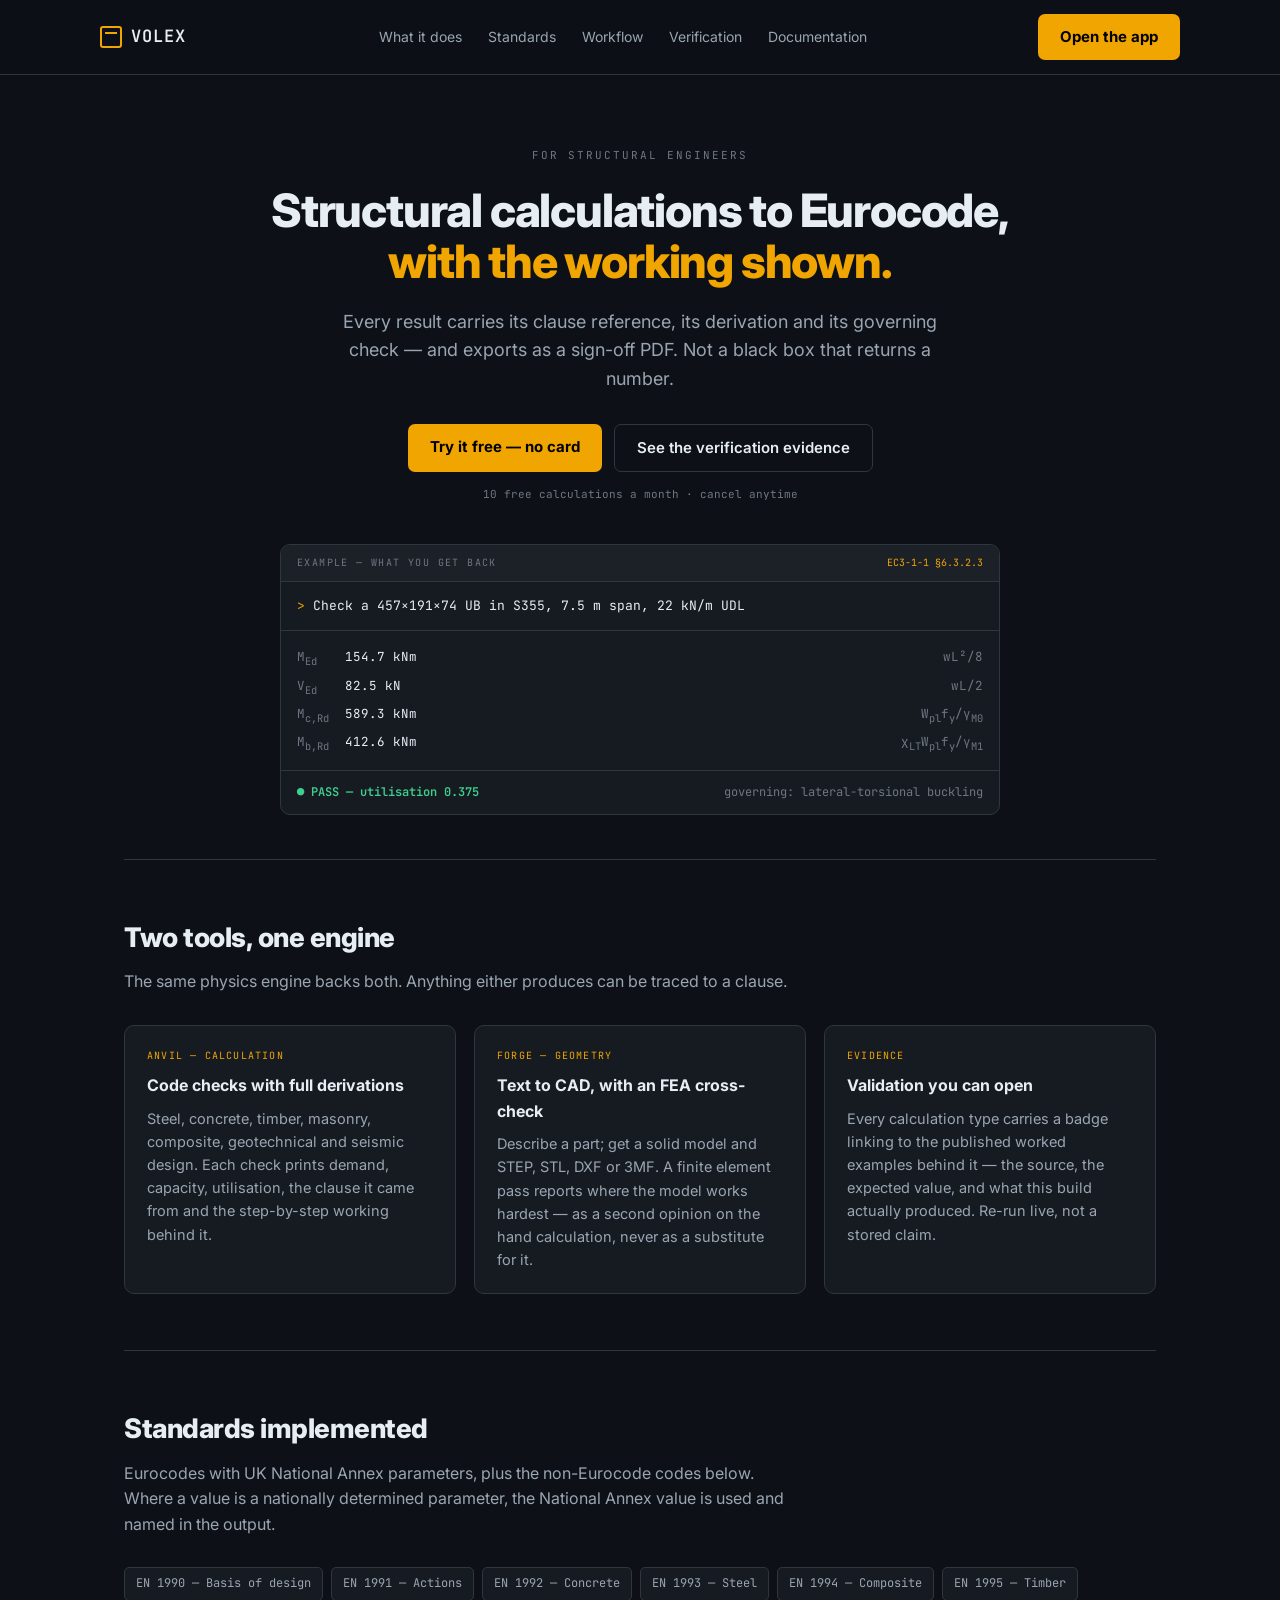
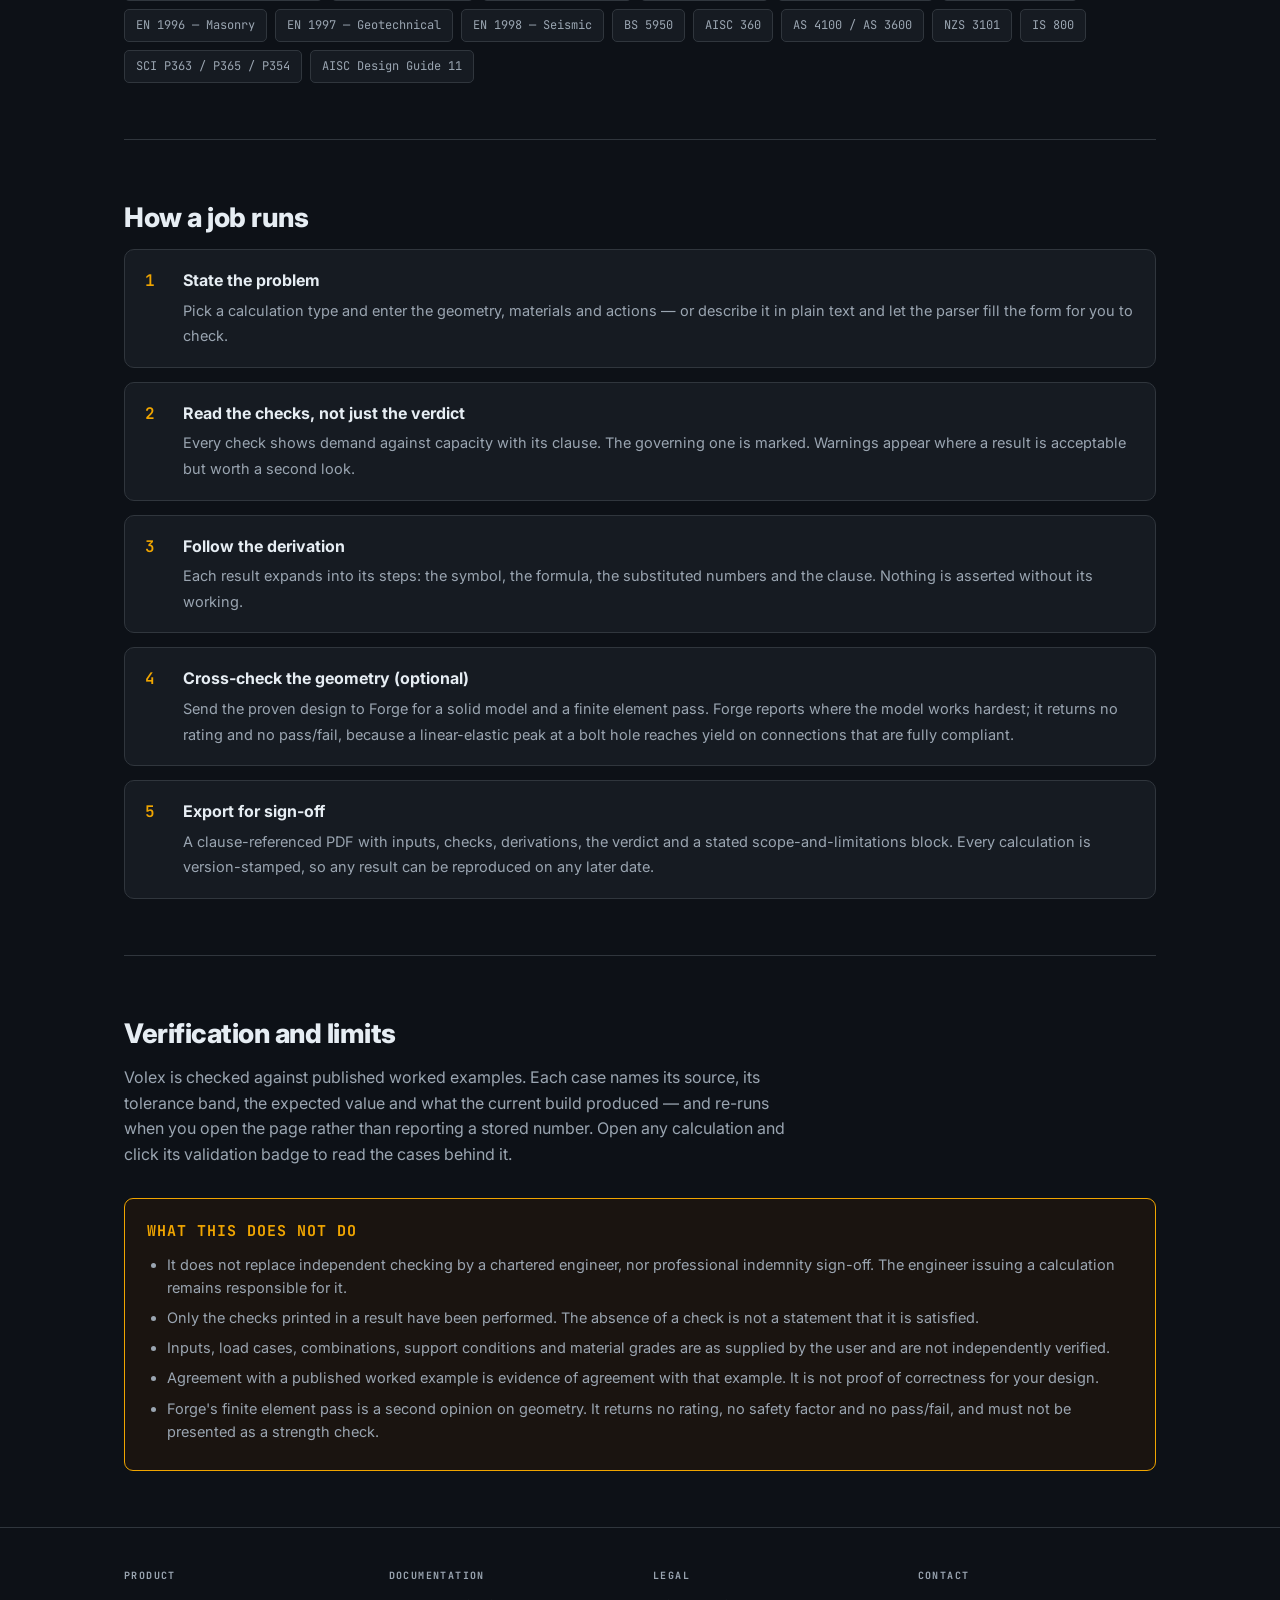
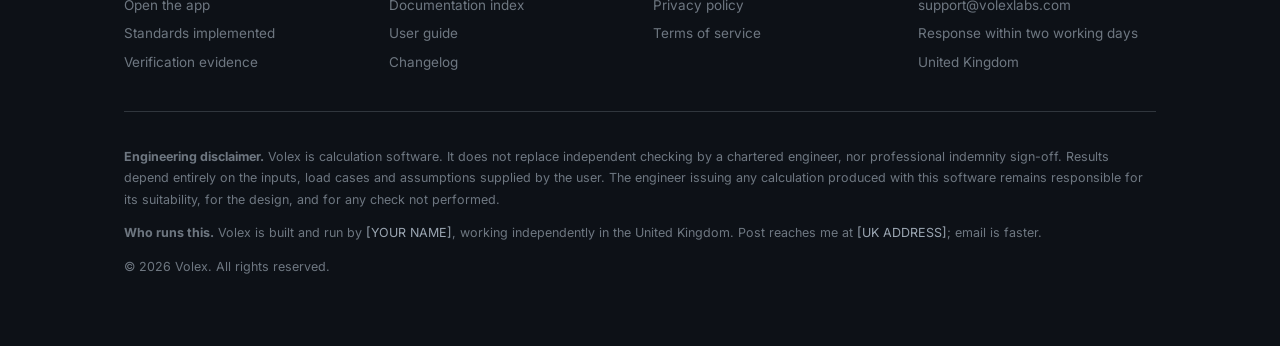
==== commit 8a1292a7: "Say who runs this, in the first person, because one person does The audit flagged the entity as uncl" ====
--- a/index.html
+++ b/index.html
@@ -295,6 +295,7 @@
         <h4>Contact</h4>
         <a href="mailto:support@volexlabs.com">support@volexlabs.com</a>
         <span>Response within two working days</span>
+        <span>United Kingdom</span>
       </div>
     </div>
     <div class="legal">
@@ -304,7 +305,16 @@
       load cases and assumptions supplied by the user. The engineer issuing any
       calculation produced with this software remains responsible for its
       suitability, for the design, and for any check not performed.</p>
-      <p>&copy; 2026 Volex Labs. All rights reserved.</p>
+      <p><strong>Who runs this.</strong> Volex is built and run by
+      <!-- Your name. Required because "Volex" is a trading name rather than
+           your surname (Companies Act 2006 s.1201-1206), and because the
+           E-Commerce Regulations 2002 require a contactable name and address
+           on a commercial site. One line, not a filing. -->
+      <span style="color:var(--text2)">[YOUR NAME]</span>, working independently
+      in the United Kingdom. Post reaches me at
+      <span style="color:var(--text2)">[UK ADDRESS]</span>; email is faster.</p>
+
+      <p>&copy; 2026 Volex. All rights reserved.</p>
     </div>
   </div>
 </footer>
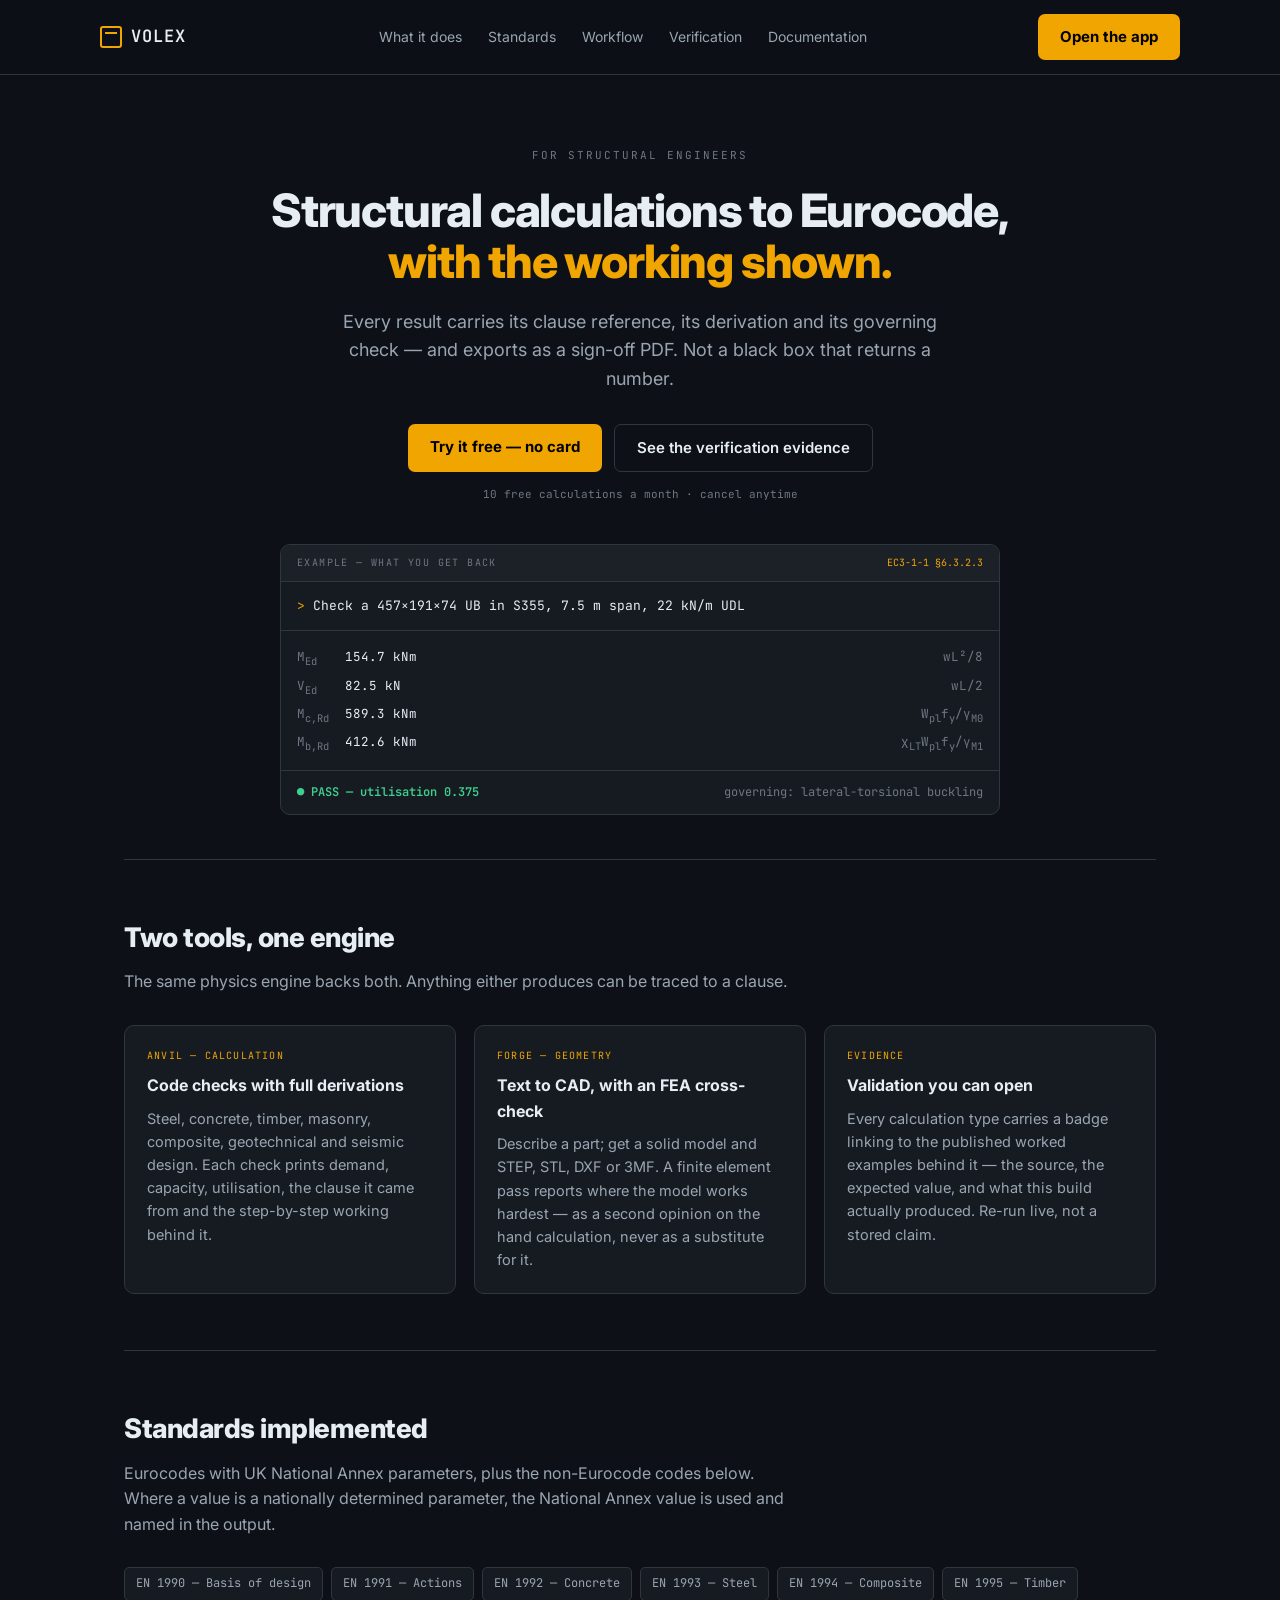
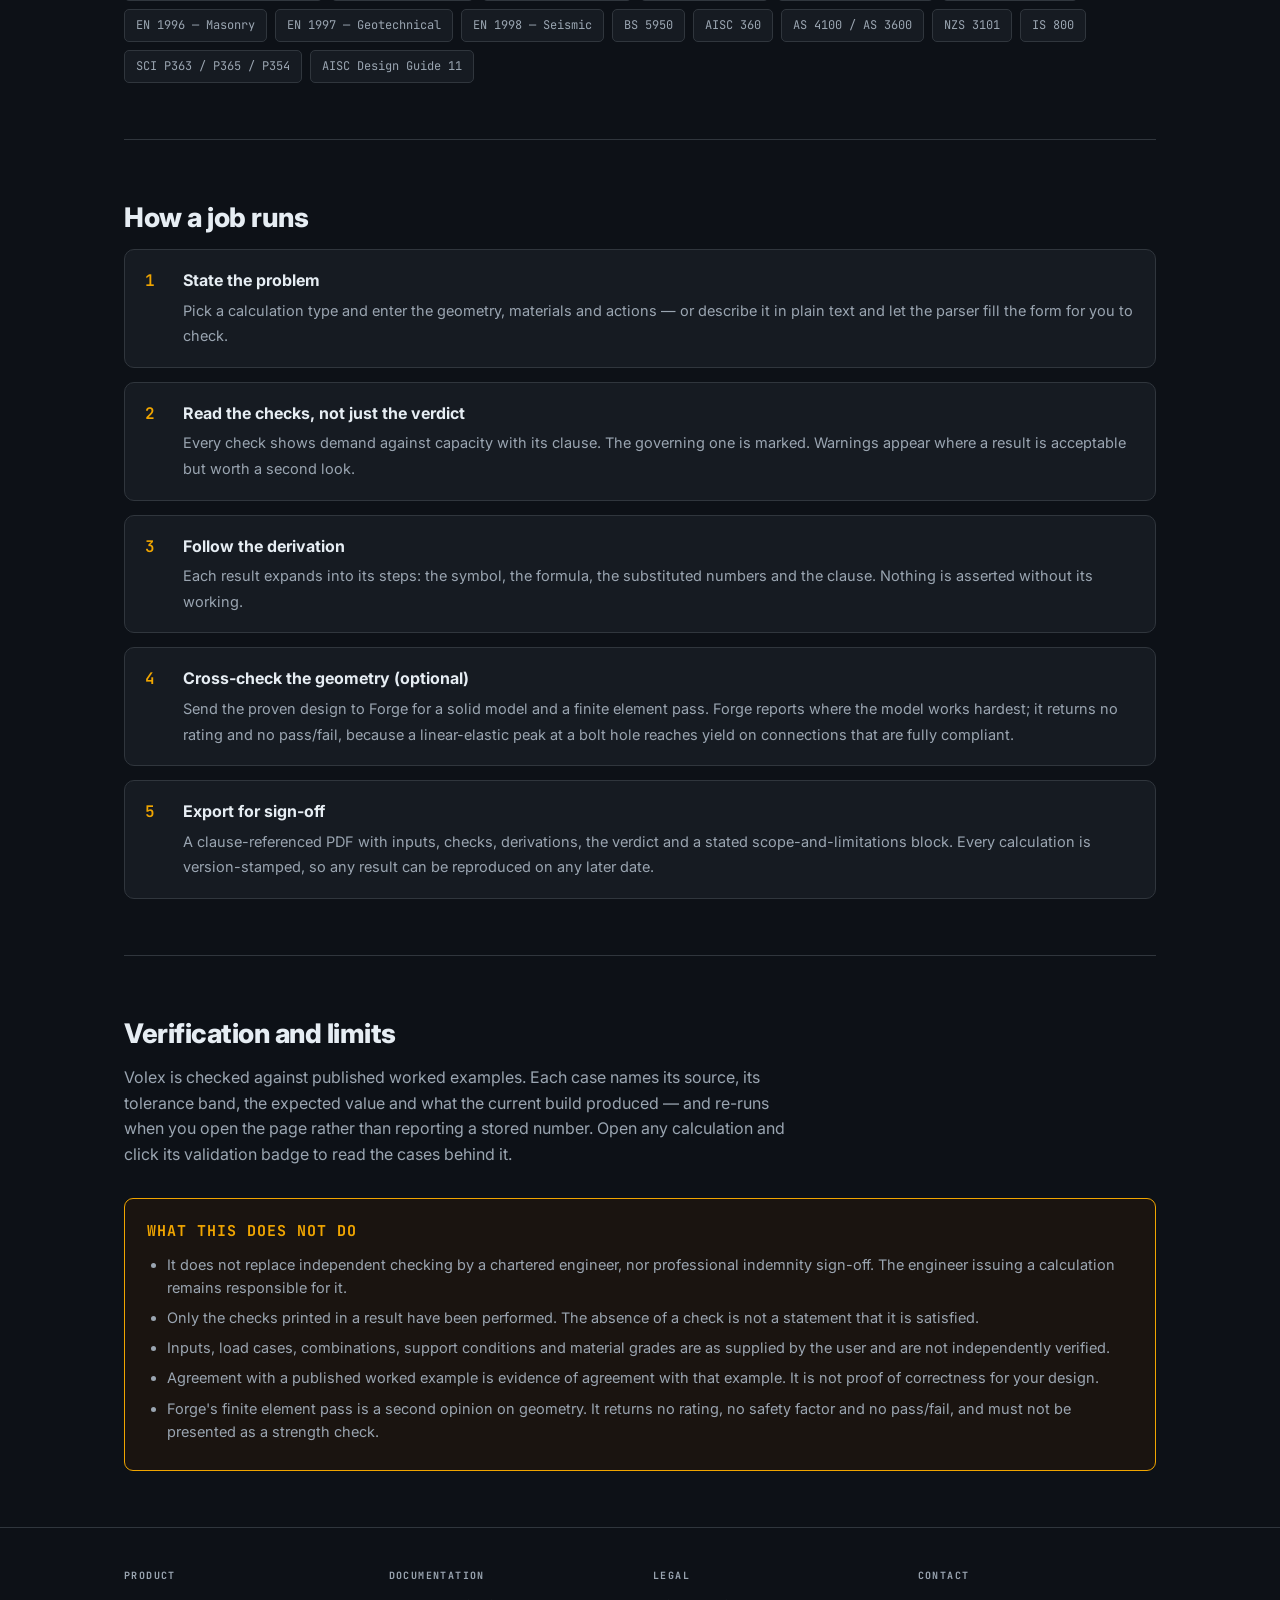
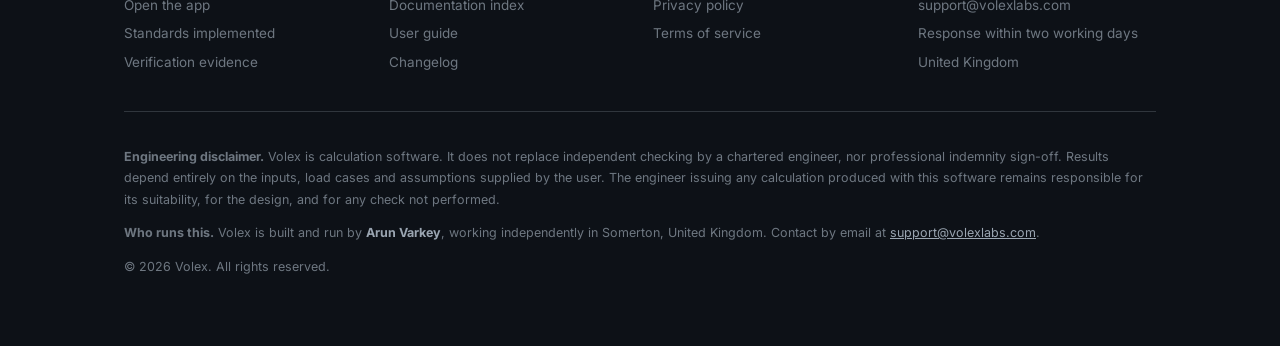
==== commit 316c70d9: "Name the person behind Volex Arun Varkey, working independently in Somerton, UK. Applied to the site" ====
--- a/index.html
+++ b/index.html
@@ -306,13 +306,17 @@
       calculation produced with this software remains responsible for its
       suitability, for the design, and for any check not performed.</p>
       <p><strong>Who runs this.</strong> Volex is built and run by
-      <!-- Your name. Required because "Volex" is a trading name rather than
-           your surname (Companies Act 2006 s.1201-1206), and because the
-           E-Commerce Regulations 2002 require a contactable name and address
-           on a commercial site. One line, not a filing. -->
-      <span style="color:var(--text2)">[YOUR NAME]</span>, working independently
-      in the United Kingdom. Post reaches me at
-      <span style="color:var(--text2)">[UK ADDRESS]</span>; email is faster.</p>
+      <strong style="color:var(--text2)">Arun Varkey</strong>, working
+      independently in Somerton, United Kingdom.
+      <!-- STILL NEEDED: a full street address and postcode. "Somerton, UK" is
+           not an address at which service of documents is effective, which is
+           what Companies Act 2006 s.1201-1206 and the E-Commerce Regulations
+           2002 ask for when trading under a name that is not your surname.
+           If you would rather not publish your home address, a registered
+           office / business address service costs roughly GBP 30-60 a year and
+           gives you an address to use here instead. -->
+      Contact by email at
+      <a href="mailto:support@volexlabs.com" style="color:var(--text2)">support@volexlabs.com</a>.</p>
 
       <p>&copy; 2026 Volex. All rights reserved.</p>
     </div>
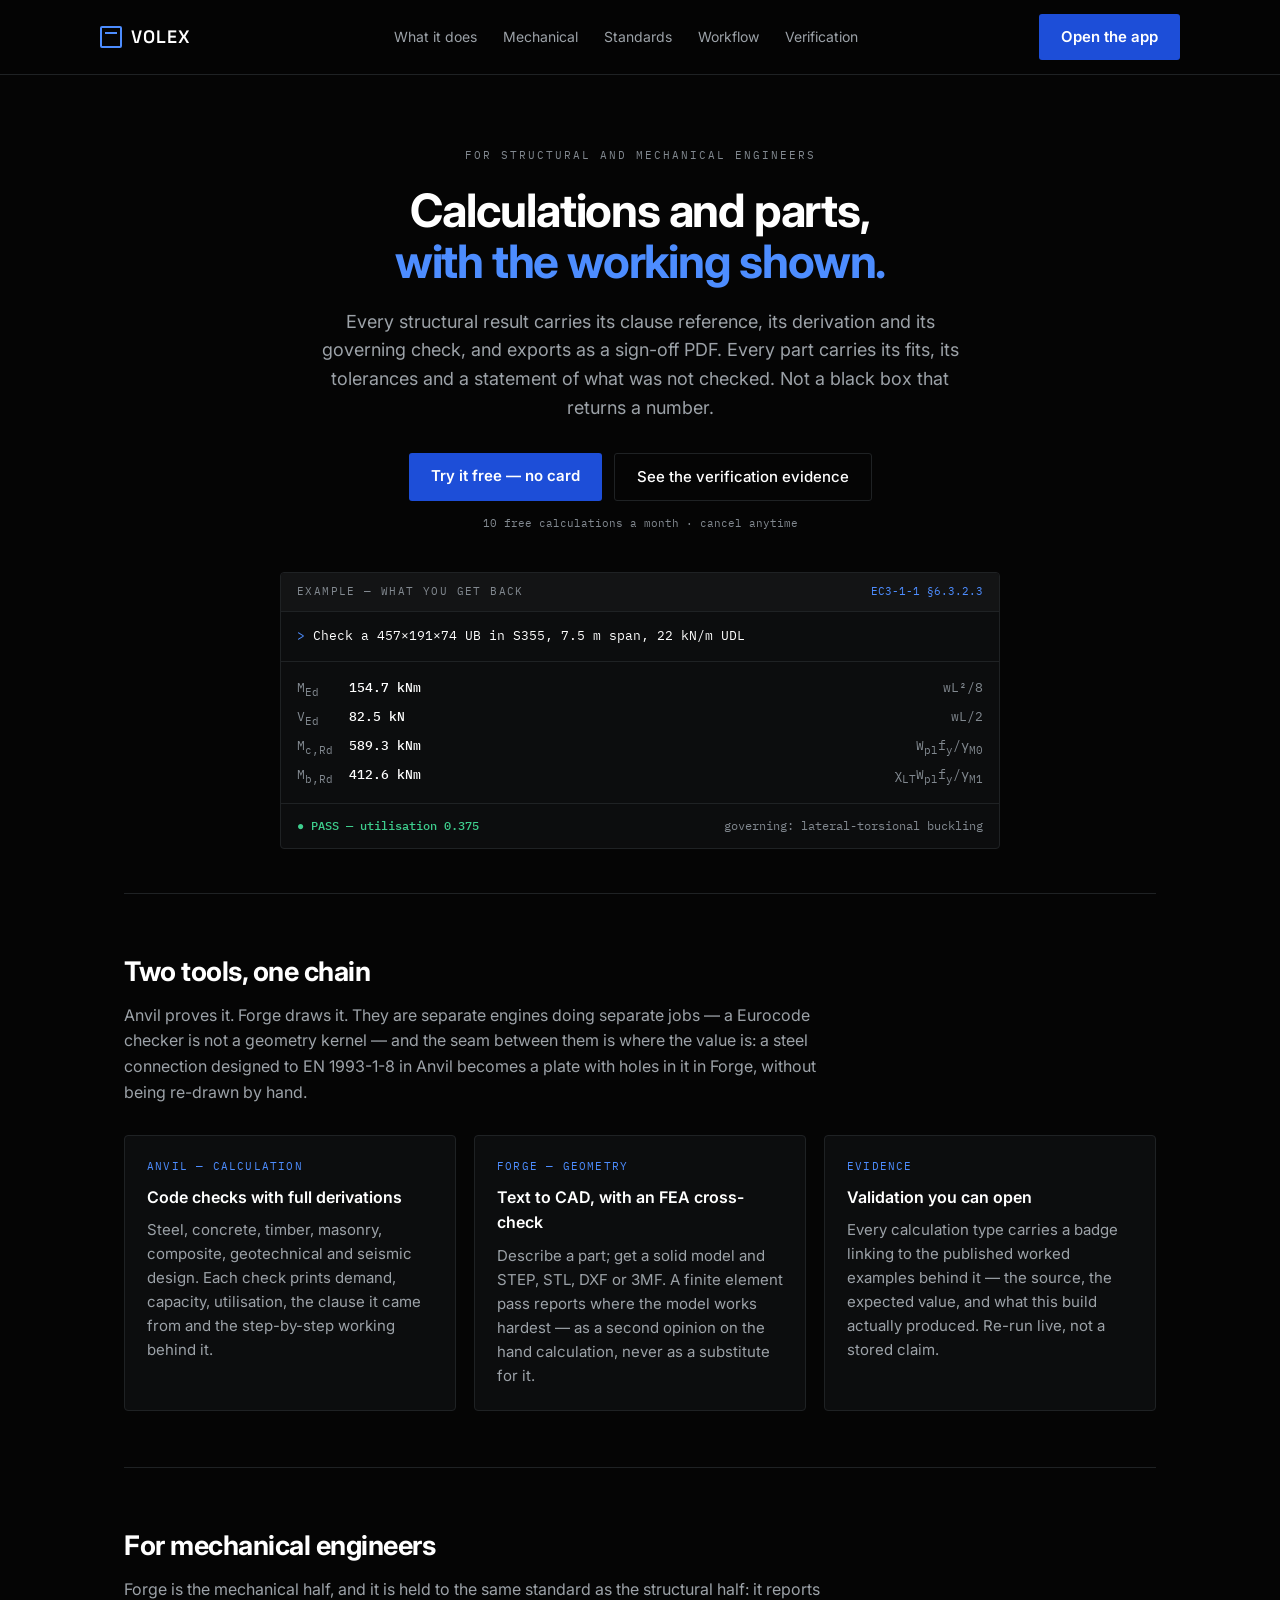
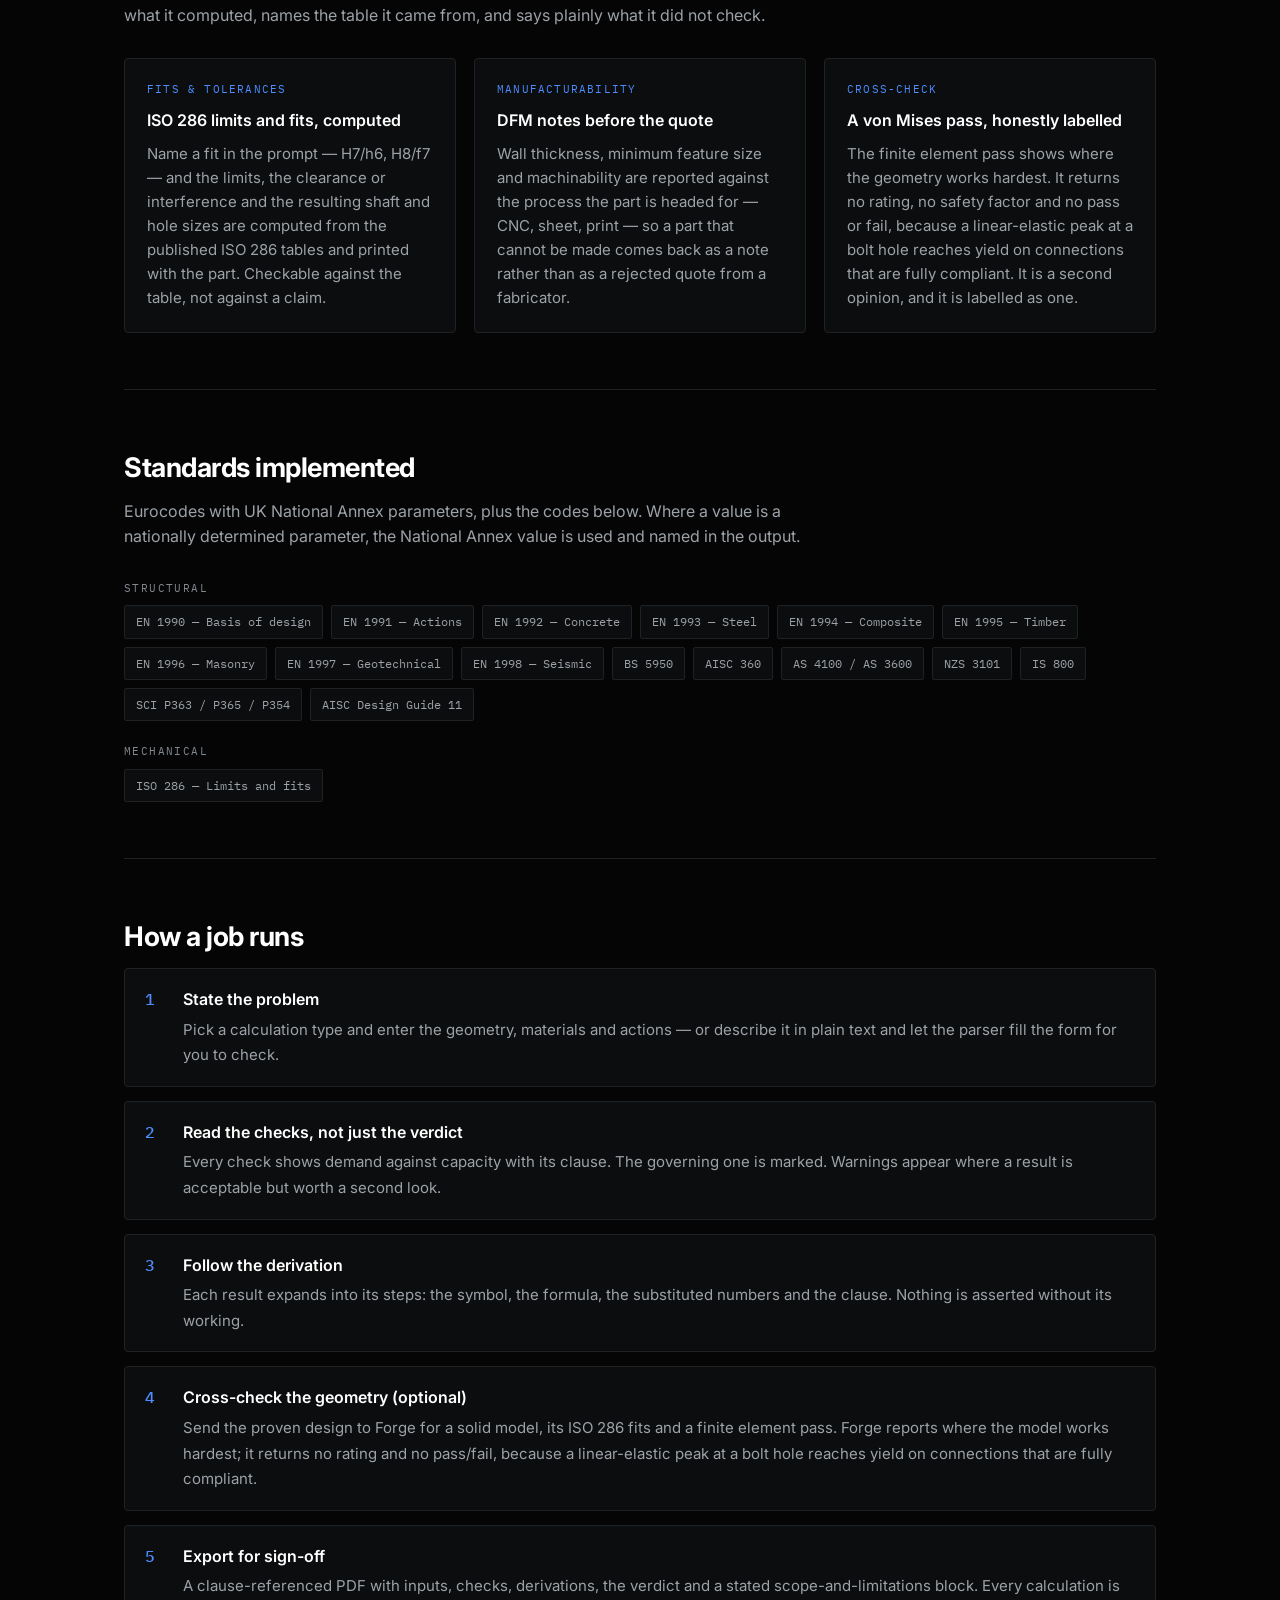
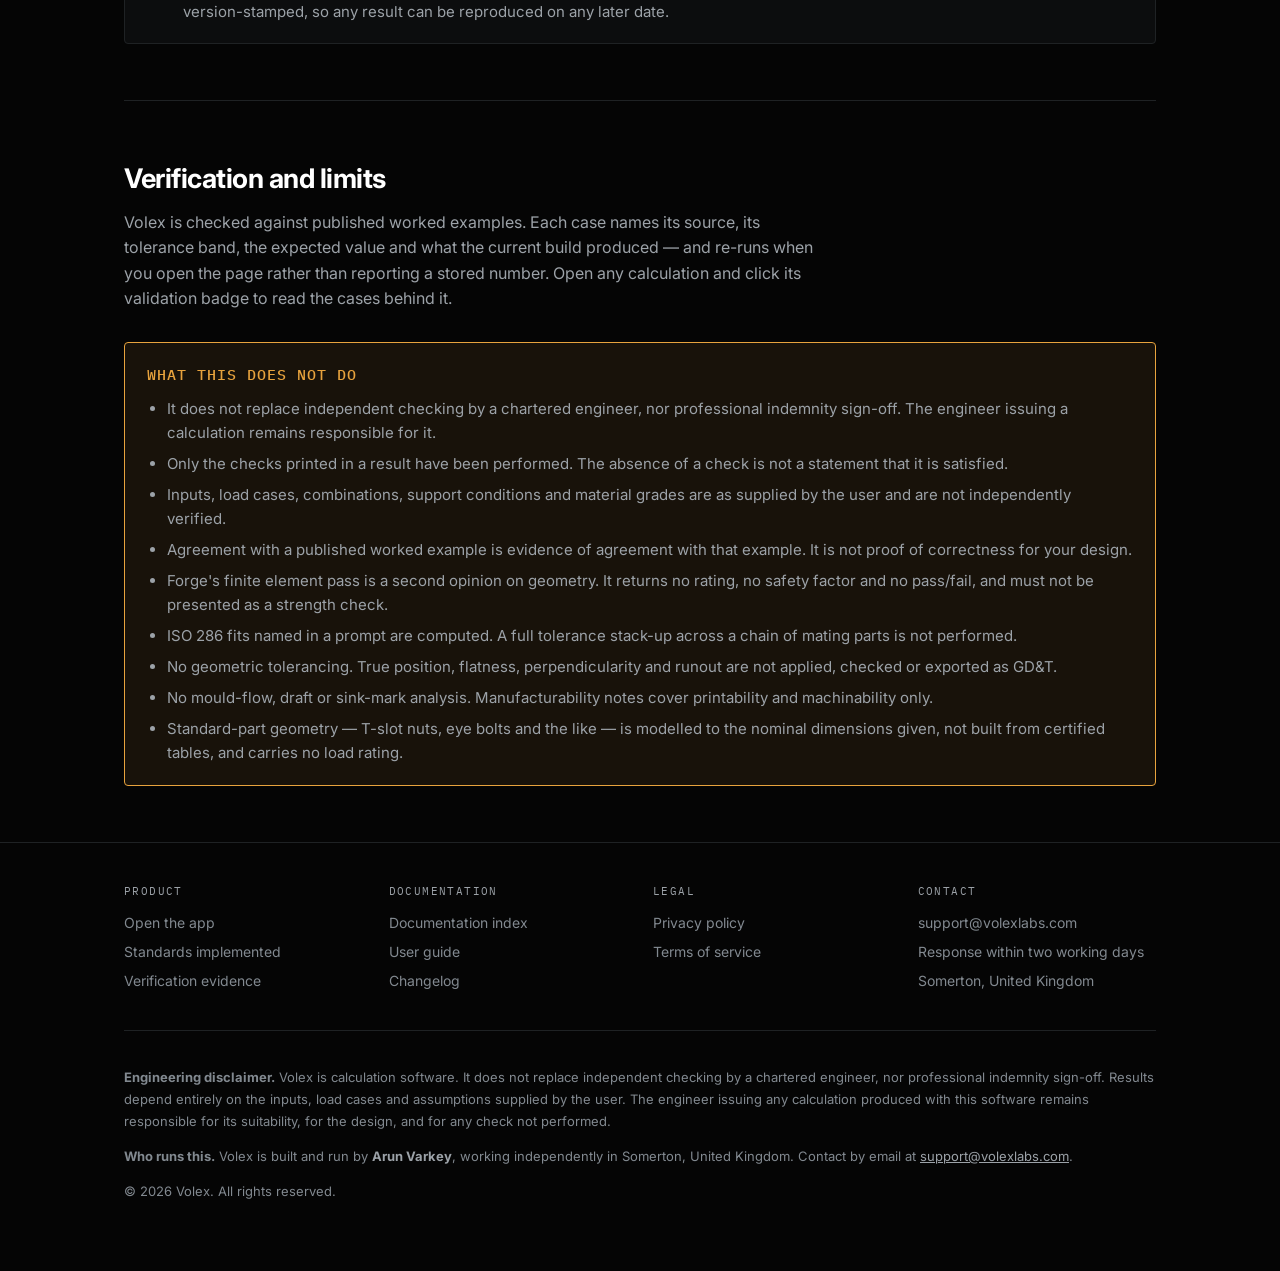
==== commit a87b090f: "Put volexlabs.com on the design system, and say the mechanical half out loud Two pages, both off the" ====
--- a/index.html
+++ b/index.html
@@ -1,127 +1,162 @@
 <!DOCTYPE html>
-<html lang="en">
+<html lang="en" data-vf-theme="cinematic">
 <head>
     <meta charset="UTF-8">
     <meta name="viewport" content="width=device-width, initial-scale=1.0">
     <meta name="google-site-verification" content="ArvZYRdjfBx4EPA4m7GVfXDo628Qu1znv6hDejhxsR0" />
-    <title>Volex — Structural calculations to Eurocode, with the working shown</title>
-    <meta name="description" content="Eurocode structural calculations with full clause-referenced derivations, a sign-off PDF, and every module checked against published worked examples. Plus text-to-CAD with FEA cross-check.">
-    <link href="https://fonts.googleapis.com/css2?family=Inter:wght@400;600;800&family=JetBrains+Mono:wght@400;600&display=swap" rel="stylesheet">
+    <title>Volex — Structural and mechanical calculations, with the working shown</title>
+    <meta name="description" content="Eurocode structural calculations with full clause-referenced derivations and a sign-off PDF, and text-to-CAD parts with ISO 286 fits and an FEA cross-check. Every module checked against published worked examples.">
+    <link rel="canonical" href="https://volexlabs.com/"/>
+
+    <!-- THE ONE STYLESHEET. This is a byte-identical copy of
+         volex-forge-frontend/public/volex-theme.css, not a second design system:
+         volexlabs.com is its own deployment on the apex domain, so linking the
+         app's host would make the company's front door depend on the app being
+         up. The copy is gated — canonical-urls.spec.js compares the two files
+         and fails on any drift. Change the original, then copy it here. -->
+    <link rel="stylesheet" href="/volex-theme.css">
+
+    <!-- The cinematic tier is pinned on <html> rather than read from storage.
+         This page has no reader preference to honour: nobody has an account
+         here, and a marketing page that rendered light for one visitor and dark
+         for the next would not be one design. -->
+
+    <script defer data-domain="volexlabs.com" src="https://plausible.io/js/script.js"></script>
     <style>
-        :root {
-            --bg: #0d1117; --surface: #161b22; --surface2: #1c2128;
-            --border: #30363d; --text1: #e6edf3; --text2: #9aa5b1; --text3: #6e7781;
-            --amber: #f0a500; --green: #3ecf8e; --red: #e05252;
-            --mono: 'JetBrains Mono', ui-monospace, monospace;
-            --sans: 'Inter', system-ui, sans-serif;
-        }
+        /* NO TOKENS ARE DECLARED HERE, and no colour literal appears below.
+           Every value comes from volex-theme.css. The page this replaced carried
+           thirteen of its own — including an amber that was this site's whole
+           identity while meaning "warning" everywhere else in the product. */
         * { box-sizing: border-box; }
-        body { background: var(--bg); color: var(--text1); font-family: var(--sans);
-               margin: 0; line-height: 1.6; -webkit-font-smoothing: antialiased; }
+        body { line-height: 1.6; margin: 0; -webkit-font-smoothing: antialiased; }
         .wrap { max-width: 1080px; margin: 0 auto; padding: 0 24px; }
         a { color: inherit; }
 
         /* Header */
-        header { border-bottom: 1px solid var(--border); background: rgba(13,17,23,0.9);
+        header { border-bottom: var(--vf-hairline);
+                 background: color-mix(in srgb, var(--vf-bg) 88%, transparent);
                  backdrop-filter: blur(8px); position: sticky; top: 0; z-index: 50; }
         .hdr { display: flex; align-items: center; justify-content: space-between;
                padding: 14px 0; gap: 16px; }
-        .logo { font-family: var(--mono); font-weight: 600; font-size: 17px;
+        .logo { font-family: var(--vf-logo); font-weight: 600; font-size: 18px;
                 letter-spacing: 1px; display: flex; align-items: center; gap: 9px; }
-        .logo .mark { width: 22px; height: 22px; border: 2px solid var(--amber);
-                      border-radius: 3px; display: inline-block; position: relative; }
+        .logo .mark { width: 22px; height: 22px; border: 2px solid var(--vf-accent);
+                      border-radius: var(--vf-r-sm); display: inline-block; position: relative; }
         .logo .mark::after { content: ""; position: absolute; inset: 4px 3px auto 3px;
-                             height: 2px; background: var(--amber); }
-        nav a { font-size: 14px; color: var(--text2); text-decoration: none; margin-left: 22px; }
-        nav a:hover { color: var(--text1); }
-        .btn { display: inline-block; background: var(--amber); color: #000;
-               font-weight: 700; padding: 11px 22px; border-radius: 7px;
+                             height: 2px; background: var(--vf-accent); }
+        nav a { font-size: 14px; color: var(--vf-muted); text-decoration: none; margin-left: 22px; }
+        nav a:hover { color: var(--vf-fg); }
+        .btn { display: inline-block; background: var(--vf-accent-btn); color: var(--vf-accent-ink);
+               font-weight: 600; padding: 11px 22px; border-radius: var(--vf-r-md);
                text-decoration: none; font-size: 15px; }
-        .btn.ghost { background: transparent; color: var(--text1);
-                     border: 1px solid var(--border); font-weight: 600; }
+        .btn:hover { background: var(--vf-accent-deep); }
+        .btn.ghost { background: transparent; color: var(--vf-fg);
+                     border: var(--vf-hairline); font-weight: 500; }
+        .btn.ghost:hover { background: var(--vf-raised); border-color: var(--vf-subtle); }
 
         /* Hero */
         .hero { padding: 72px 0 44px; text-align: center; }
-        .eyebrow { font-family: var(--mono); font-size: 11px; color: var(--text3);
+        .eyebrow { font-family: var(--vf-mono); font-size: 11px; color: var(--vf-faint);
                    letter-spacing: 2px; text-transform: uppercase; margin-bottom: 20px; }
-        h1 { font-size: 46px; line-height: 1.12; font-weight: 800; margin: 0 0 20px;
+        h1 { font-size: 46px; line-height: 1.12; font-weight: 700; margin: 0 0 20px;
              letter-spacing: -1.2px; }
-        h1 .hl { color: var(--amber); }
-        .lede { font-size: 18px; color: var(--text2); max-width: 620px;
+        h1 .hl { color: var(--vf-accent); }
+        .lede { font-size: 18px; color: var(--vf-muted); max-width: 640px;
                 margin: 0 auto 30px; }
         .ctas { display: flex; gap: 12px; justify-content: center; flex-wrap: wrap; }
-        .sub { font-family: var(--mono); font-size: 11px; color: var(--text3); margin-top: 14px; }
+        .sub { font-family: var(--vf-mono); font-size: 11px; color: var(--vf-faint); margin-top: 14px; }
 
         /* Worked example */
-        .example { background: var(--surface); border: 1px solid var(--border);
-                   border-radius: 10px; overflow: hidden; max-width: 720px;
+        .example { background: var(--vf-card); border: var(--vf-hairline);
+                   border-radius: var(--vf-r-lg); overflow: hidden; max-width: 720px;
                    margin: 40px auto 0; text-align: left; }
         .example .bar { display: flex; justify-content: space-between; padding: 10px 16px;
-                        background: var(--surface2); border-bottom: 1px solid var(--border);
-                        font-family: var(--mono); font-size: 10px; letter-spacing: 1.4px;
-                        color: var(--text3); }
-        .example .bar .clause { color: var(--amber); letter-spacing: 0; }
-        .example .q { padding: 14px 16px; border-bottom: 1px solid var(--border);
-                      font-family: var(--mono); font-size: 13px; }
-        .example .q .caret { color: var(--amber); margin-right: 8px; }
+                        background: var(--vf-raised); border-bottom: var(--vf-hairline);
+                        font-family: var(--vf-mono); font-size: 11px; letter-spacing: 1.4px;
+                        color: var(--vf-faint); }
+        .example .bar .clause { color: var(--vf-accent); letter-spacing: 0; }
+        .example .q { padding: 14px 16px; border-bottom: var(--vf-hairline);
+                      font-family: var(--vf-mono); font-size: 13px; }
+        .example .q .caret { color: var(--vf-accent); margin-right: 8px; }
         .rows { padding: 16px; display: grid; grid-template-columns: auto 1fr auto;
-                gap: 6px 16px; font-family: var(--mono); font-size: 12.5px; }
-        .rows .k { color: var(--text3); }
-        .rows .f { color: var(--text3); text-align: right; }
-        .verdict { border-top: 1px solid var(--border); padding: 12px 16px;
-                   font-family: var(--mono); font-size: 12px;
-                   display: flex; justify-content: space-between; align-items: center; }
-        .pass { color: var(--green); font-weight: 600; }
+                gap: 6px 16px; font-family: var(--vf-mono); font-size: 13px;
+                font-variant-numeric: tabular-nums; }
+        .rows .k { color: var(--vf-faint); font-weight: var(--vf-w-label); }
+        .rows .v { font-weight: var(--vf-w-value); }
+        .rows .f { color: var(--vf-faint); text-align: right; }
+        .verdict { border-top: var(--vf-hairline); padding: 12px 16px;
+                   font-family: var(--vf-mono); font-size: 12px;
+                   display: flex; justify-content: space-between; align-items: center;
+                   gap: 12px; flex-wrap: wrap; }
+        /* Green is the reserved VERIFIED semantic in this system, and this is
+           what it is reserved FOR — a check that ran and passed. */
+        .pass { color: var(--vf-verified); font-weight: var(--vf-w-value); }
+        .gov { color: var(--vf-faint); }
 
         /* Sections */
-        section { padding: 56px 0; border-top: 1px solid var(--border); }
-        h2 { font-size: 27px; font-weight: 800; margin: 0 0 10px; letter-spacing: -0.5px; }
-        .sec-lede { color: var(--text2); max-width: 680px; margin: 0 0 30px; }
+        section { padding: 56px 0; border-top: var(--vf-hairline); }
+        h2 { font-size: 27px; font-weight: 700; margin: 0 0 10px; letter-spacing: -0.5px; }
+        .sec-lede { color: var(--vf-muted); max-width: 700px; margin: 0 0 30px; }
         .grid { display: grid; gap: 18px; grid-template-columns: repeat(auto-fit, minmax(268px, 1fr)); }
-        .card { background: var(--surface); border: 1px solid var(--border);
-                border-radius: 10px; padding: 22px; }
-        .card h3 { font-size: 16px; margin: 0 0 8px; font-weight: 700; }
-        .card p { color: var(--text2); font-size: 14.5px; margin: 0; }
-        .card .tag { font-family: var(--mono); font-size: 10px; color: var(--amber);
+        .card { background: var(--vf-card); border: var(--vf-hairline);
+                border-radius: var(--vf-r-lg); padding: 22px; }
+        .card h3 { font-size: 16px; margin: 0 0 8px; font-weight: var(--vf-w-title); }
+        .card p { color: var(--vf-muted); font-size: 15px; margin: 0; }
+        .card .tag { font-family: var(--vf-mono); font-size: 11px; color: var(--vf-accent);
                      letter-spacing: 1.2px; display: block; margin-bottom: 9px; }
 
         /* Standards */
         .codes { display: flex; flex-wrap: wrap; gap: 8px; }
-        .code { font-family: var(--mono); font-size: 12px; padding: 6px 11px;
-                border: 1px solid var(--border); border-radius: 5px; color: var(--text2);
-                background: var(--surface); }
+        .code { font-family: var(--vf-mono); font-size: 12px; padding: 6px 11px;
+                border: var(--vf-hairline); border-radius: var(--vf-r-sm); color: var(--vf-muted);
+                background: var(--vf-card); }
+        .codes h4 { width: 100%; font-family: var(--vf-mono); font-size: 11px;
+                    letter-spacing: 1.4px; text-transform: uppercase;
+                    color: var(--vf-faint); margin: 14px 0 0; font-weight: var(--vf-w-label); }
+        .codes h4:first-child { margin-top: 0; }
 
         /* Steps */
         ol.steps { counter-reset: s; list-style: none; padding: 0; margin: 0;
                    display: grid; gap: 14px; }
-        ol.steps li { counter-increment: s; background: var(--surface);
-                      border: 1px solid var(--border); border-radius: 10px;
+        ol.steps li { counter-increment: s; background: var(--vf-card);
+                      border: var(--vf-hairline); border-radius: var(--vf-r-lg);
                       padding: 18px 20px 18px 58px; position: relative; }
         ol.steps li::before { content: counter(s); position: absolute; left: 20px; top: 18px;
-                              font-family: var(--mono); font-weight: 600; color: var(--amber); }
-        ol.steps strong { display: block; margin-bottom: 4px; }
-        ol.steps span { color: var(--text2); font-size: 14.5px; }
-
-        /* Limits box */
-        .limits { background: #1a1410; border: 1px solid var(--amber); border-radius: 9px;
+                              font-family: var(--vf-mono); font-weight: var(--vf-w-value);
+                              color: var(--vf-accent); }
+        ol.steps strong { display: block; margin-bottom: 4px; font-weight: var(--vf-w-title); }
+        ol.steps span { color: var(--vf-muted); font-size: 15px; }
+
+        /* Limits box.
+           This is the one place on the page that takes the warning semantic, and
+           it takes it because it MEANS it: everything inside is a boundary on
+           what the software has proved. The old page was amber throughout, which
+           is how a semantic stops being one. */
+        .limits { background: color-mix(in srgb, var(--vf-warn) 8%, transparent);
+                  border: 1px solid var(--vf-warn); border-radius: var(--vf-r-lg);
                   padding: 20px 22px; }
-        .limits h3 { margin: 0 0 10px; font-size: 15px; color: var(--amber);
-                     font-family: var(--mono); letter-spacing: 1px; }
-        .limits ul { margin: 0; padding-left: 20px; color: var(--text2); font-size: 14.5px; }
+        .limits h3 { margin: 0 0 10px; font-size: 15px; color: var(--vf-warn);
+                     font-family: var(--vf-mono); letter-spacing: 1px;
+                     font-weight: var(--vf-w-value); }
+        .limits ul { margin: 0; padding-left: 20px; color: var(--vf-muted); font-size: 15px; }
         .limits li { margin-bottom: 7px; }
+        .limits li:last-child { margin-bottom: 0; }
 
         /* Footer */
-        footer { border-top: 1px solid var(--border); padding: 40px 0 56px;
-                 color: var(--text3); font-size: 13.5px; }
+        footer { border-top: var(--vf-hairline); padding: 40px 0 56px;
+                 color: var(--vf-faint); font-size: 14px; }
         .fgrid { display: grid; gap: 26px; grid-template-columns: repeat(auto-fit, minmax(180px, 1fr));
                  margin-bottom: 30px; }
-        .fgrid h4 { font-family: var(--mono); font-size: 10px; letter-spacing: 1.4px;
-                    color: var(--text2); margin: 0 0 11px; text-transform: uppercase; }
-        .fgrid a, .fgrid span { display: block; color: var(--text3); text-decoration: none;
+        .fgrid h4 { font-family: var(--vf-mono); font-size: 11px; letter-spacing: 1.4px;
+                    color: var(--vf-muted); margin: 0 0 11px; text-transform: uppercase;
+                    font-weight: var(--vf-w-label); }
+        .fgrid a, .fgrid span { display: block; color: var(--vf-faint); text-decoration: none;
                                 margin-bottom: 7px; }
-        .fgrid a:hover { color: var(--text1); }
-        .legal { border-top: 1px solid var(--border); padding-top: 22px;
-                 font-size: 12.5px; line-height: 1.7; }
+        .fgrid a:hover { color: var(--vf-fg); }
+        .legal { border-top: var(--vf-hairline); padding-top: 22px;
+                 font-size: 13px; line-height: 1.7; }
+        .legal strong.who { color: var(--vf-muted); }
+        .legal a { color: var(--vf-muted); }
 
         @media (max-width: 760px) {
             h1 { font-size: 32px; }
@@ -138,10 +173,10 @@
     <div class="logo"><span class="mark"></span>VOLEX</div>
     <nav>
       <a href="#what">What it does</a>
+      <a href="#mechanical">Mechanical</a>
       <a href="#standards">Standards</a>
       <a href="#workflow">Workflow</a>
       <a href="#verification">Verification</a>
-      <a href="/documentation.html">Documentation</a>
     </nav>
     <a class="btn" href="https://app.volexlabs.com">Open the app</a>
   </div>
@@ -150,11 +185,13 @@
 <div class="wrap">
 
   <section class="hero" style="border-top:none">
-    <div class="eyebrow">For structural engineers</div>
-    <h1>Structural calculations to Eurocode,<br><span class="hl">with the working shown.</span></h1>
+    <div class="eyebrow">For structural and mechanical engineers</div>
+    <h1>Calculations and parts,<br><span class="hl">with the working shown.</span></h1>
     <p class="lede">
-      Every result carries its clause reference, its derivation and its governing
-      check — and exports as a sign-off PDF. Not a black box that returns a number.
+      Every structural result carries its clause reference, its derivation and its
+      governing check, and exports as a sign-off PDF. Every part carries its fits,
+      its tolerances and a statement of what was not checked. Not a black box that
+      returns a number.
     </p>
     <div class="ctas">
       <a class="btn" href="https://app.volexlabs.com">Try it free — no card</a>
@@ -162,28 +199,34 @@
     </div>
     <div class="sub">10 free calculations a month · cancel anytime</div>
 
-    <!-- Worked example: real output shape, real clause -->
+    <!-- Worked example: real output shape, real clause. This is the most
+         valuable thing on the page — it shows the product rather than
+         describing it — and it is why the cinematic tier keeps the status
+         colours instead of dropping them for being "marketing". -->
     <div class="example">
       <div class="bar"><span>EXAMPLE — WHAT YOU GET BACK</span><span class="clause">EC3-1-1 §6.3.2.3</span></div>
       <div class="q"><span class="caret">&gt;</span>Check a 457&times;191&times;74 UB in S355, 7.5 m span, 22 kN/m UDL</div>
       <div class="rows">
-        <span class="k">M<sub>Ed</sub></span><span>154.7 kNm</span><span class="f">wL&sup2;/8</span>
-        <span class="k">V<sub>Ed</sub></span><span>82.5 kN</span><span class="f">wL/2</span>
-        <span class="k">M<sub>c,Rd</sub></span><span>589.3 kNm</span><span class="f">W<sub>pl</sub>f<sub>y</sub>/&gamma;<sub>M0</sub></span>
-        <span class="k">M<sub>b,Rd</sub></span><span>412.6 kNm</span><span class="f">&chi;<sub>LT</sub>W<sub>pl</sub>f<sub>y</sub>/&gamma;<sub>M1</sub></span>
+        <span class="k">M<sub>Ed</sub></span><span class="v">154.7 kNm</span><span class="f">wL&sup2;/8</span>
+        <span class="k">V<sub>Ed</sub></span><span class="v">82.5 kN</span><span class="f">wL/2</span>
+        <span class="k">M<sub>c,Rd</sub></span><span class="v">589.3 kNm</span><span class="f">W<sub>pl</sub>f<sub>y</sub>/&gamma;<sub>M0</sub></span>
+        <span class="k">M<sub>b,Rd</sub></span><span class="v">412.6 kNm</span><span class="f">&chi;<sub>LT</sub>W<sub>pl</sub>f<sub>y</sub>/&gamma;<sub>M1</sub></span>
       </div>
       <div class="verdict">
         <span class="pass">&#9679; PASS — utilisation 0.375</span>
-        <span style="color:var(--text3)">governing: lateral-torsional buckling</span>
+        <span class="gov">governing: lateral-torsional buckling</span>
       </div>
     </div>
   </section>
 
   <section id="what">
-    <h2>Two tools, one engine</h2>
+    <h2>Two tools, one chain</h2>
     <p class="sec-lede">
-      The same physics engine backs both. Anything either produces can be traced
-      to a clause.
+      Anvil proves it. Forge draws it. They are separate engines doing separate
+      jobs — a Eurocode checker is not a geometry kernel — and the seam between
+      them is where the value is: a steel connection designed to EN 1993-1-8 in
+      Anvil becomes a plate with holes in it in Forge, without being re-drawn by
+      hand.
     </p>
     <div class="grid">
       <div class="card">
@@ -210,14 +253,51 @@
     </div>
   </section>
 
+  <section id="mechanical">
+    <h2>For mechanical engineers</h2>
+    <p class="sec-lede">
+      Forge is the mechanical half, and it is held to the same standard as the
+      structural half: it reports what it computed, names the table it came from,
+      and says plainly what it did not check.
+    </p>
+    <div class="grid">
+      <div class="card">
+        <span class="tag">FITS &amp; TOLERANCES</span>
+        <h3>ISO 286 limits and fits, computed</h3>
+        <p>Name a fit in the prompt — H7/h6, H8/f7 — and the limits, the
+           clearance or interference and the resulting shaft and hole sizes are
+           computed from the published ISO 286 tables and printed with the part.
+           Checkable against the table, not against a claim.</p>
+      </div>
+      <div class="card">
+        <span class="tag">MANUFACTURABILITY</span>
+        <h3>DFM notes before the quote</h3>
+        <p>Wall thickness, minimum feature size and machinability are reported
+           against the process the part is headed for — CNC, sheet, print — so a
+           part that cannot be made comes back as a note rather than as a
+           rejected quote from a fabricator.</p>
+      </div>
+      <div class="card">
+        <span class="tag">CROSS-CHECK</span>
+        <h3>A von Mises pass, honestly labelled</h3>
+        <p>The finite element pass shows where the geometry works hardest. It
+           returns no rating, no safety factor and no pass or fail, because a
+           linear-elastic peak at a bolt hole reaches yield on connections that
+           are fully compliant. It is a second opinion, and it is labelled as
+           one.</p>
+      </div>
+    </div>
+  </section>
+
   <section id="standards">
     <h2>Standards implemented</h2>
     <p class="sec-lede">
-      Eurocodes with UK National Annex parameters, plus the non-Eurocode codes
-      below. Where a value is a nationally determined parameter, the National
-      Annex value is used and named in the output.
+      Eurocodes with UK National Annex parameters, plus the codes below. Where a
+      value is a nationally determined parameter, the National Annex value is
+      used and named in the output.
     </p>
     <div class="codes">
+      <h4>Structural</h4>
       <span class="code">EN 1990 — Basis of design</span>
       <span class="code">EN 1991 — Actions</span>
       <span class="code">EN 1992 — Concrete</span>
@@ -234,6 +314,8 @@
       <span class="code">IS 800</span>
       <span class="code">SCI P363 / P365 / P354</span>
       <span class="code">AISC Design Guide 11</span>
+      <h4>Mechanical</h4>
+      <span class="code">ISO 286 — Limits and fits</span>
     </div>
   </section>
 
@@ -243,7 +325,7 @@
       <li><strong>State the problem</strong><span>Pick a calculation type and enter the geometry, materials and actions — or describe it in plain text and let the parser fill the form for you to check.</span></li>
       <li><strong>Read the checks, not just the verdict</strong><span>Every check shows demand against capacity with its clause. The governing one is marked. Warnings appear where a result is acceptable but worth a second look.</span></li>
       <li><strong>Follow the derivation</strong><span>Each result expands into its steps: the symbol, the formula, the substituted numbers and the clause. Nothing is asserted without its working.</span></li>
-      <li><strong>Cross-check the geometry (optional)</strong><span>Send the proven design to Forge for a solid model and a finite element pass. Forge reports where the model works hardest; it returns no rating and no pass/fail, because a linear-elastic peak at a bolt hole reaches yield on connections that are fully compliant.</span></li>
+      <li><strong>Cross-check the geometry (optional)</strong><span>Send the proven design to Forge for a solid model, its ISO 286 fits and a finite element pass. Forge reports where the model works hardest; it returns no rating and no pass/fail, because a linear-elastic peak at a bolt hole reaches yield on connections that are fully compliant.</span></li>
       <li><strong>Export for sign-off</strong><span>A clause-referenced PDF with inputs, checks, derivations, the verdict and a stated scope-and-limitations block. Every calculation is version-stamped, so any result can be reproduced on any later date.</span></li>
     </ol>
   </section>
@@ -265,6 +347,10 @@
         <li>Inputs, load cases, combinations, support conditions and material grades are as supplied by the user and are not independently verified.</li>
         <li>Agreement with a published worked example is evidence of agreement with that example. It is not proof of correctness for your design.</li>
         <li>Forge's finite element pass is a second opinion on geometry. It returns no rating, no safety factor and no pass/fail, and must not be presented as a strength check.</li>
+        <li>ISO 286 fits named in a prompt are computed. A full tolerance stack-up across a chain of mating parts is not performed.</li>
+        <li>No geometric tolerancing. True position, flatness, perpendicularity and runout are not applied, checked or exported as GD&amp;T.</li>
+        <li>No mould-flow, draft or sink-mark analysis. Manufacturability notes cover printability and machinability only.</li>
+        <li>Standard-part geometry — T-slot nuts, eye bolts and the like — is modelled to the nominal dimensions given, not built from certified tables, and carries no load rating.</li>
       </ul>
     </div>
   </section>
@@ -295,7 +381,7 @@
         <h4>Contact</h4>
         <a href="mailto:support@volexlabs.com">support@volexlabs.com</a>
         <span>Response within two working days</span>
-        <span>United Kingdom</span>
+        <span>Somerton, United Kingdom</span>
       </div>
     </div>
     <div class="legal">
@@ -306,9 +392,20 @@
       calculation produced with this software remains responsible for its
       suitability, for the design, and for any check not performed.</p>
       <p><strong>Who runs this.</strong> Volex is built and run by
-      <strong style="color:var(--text2)">Arun Varkey</strong>, working
-      independently in Somerton, United Kingdom.
-      <!-- STILL NEEDED: a full street address and postcode. "Somerton, UK" is
+      <strong class="who">Arun Varkey</strong>, working independently in
+      Somerton, United Kingdom.
+      <!-- SOMERTON, NOT LONDON, AND ON PURPOSE. The instruction for this page
+           was "make everything UK, London" — which came from the draft that
+           replaced this one, and had located the company in San Francisco while
+           every product prices in GBP and cites the Eurocodes. UK is right and
+           is now true everywhere on this page. LONDON is not: this is a sole
+           trader in Somerset, and a business address is the one thing on a
+           website that has to be the real one, because it is where documents
+           are served. If a London registered-office address is taken, change
+           this line, the Contact block above and the apex gate in
+           volex-forge-frontend/tests/canonical-urls.spec.js together.
+
+           STILL NEEDED: a full street address and postcode. "Somerton, UK" is
            not an address at which service of documents is effective, which is
            what Companies Act 2006 s.1201-1206 and the E-Commerce Regulations
            2002 ask for when trading under a name that is not your surname.
@@ -316,7 +413,7 @@
            office / business address service costs roughly GBP 30-60 a year and
            gives you an address to use here instead. -->
       Contact by email at
-      <a href="mailto:support@volexlabs.com" style="color:var(--text2)">support@volexlabs.com</a>.</p>
+      <a href="mailto:support@volexlabs.com">support@volexlabs.com</a>.</p>
 
       <p>&copy; 2026 Volex. All rights reserved.</p>
     </div>
--- a/volex-theme.css
+++ b/volex-theme.css
@@ -0,0 +1,220 @@
+/* ─────────────────────────────────────────────────────────────────────────────
+   A COPY. The original is volex-forge-frontend/public/volex-theme.css and it is
+   the only place to change anything below this header.
+
+   volexlabs.com is a separate deployment on the apex domain, so it cannot link
+   the app's stylesheet without making the company's front door depend on the
+   app's host being up. That is the only reason this duplicate exists.
+
+   It is gated: `the apex copy of the theme is byte-identical to the original` in
+   volex-forge-frontend/tests/canonical-urls.spec.js compares everything after
+   this header against the original and fails on any drift. The gate runs in a
+   working checkout with both repositories side by side, which is where the copy
+   is actually made — it skips in CI, and that limitation is stated there too.
+
+   Do not edit below. Edit the original, then copy it here.
+   ───────────────────────────────────────────────────────────────────────────── */
+
+/* ═══════════════════════════════════════════════════════════════════════════
+   VOLEX FORGE — DESIGN SYSTEM (Phase 1: Global Visual Style)
+   The ONE canonical token source for every page (home, Studio, marketplace,
+   landing, admin). Rules of the system:
+   · ONE accent across the app: CAD blue (--vf-accent). Nothing else is brand.
+   · Green is NOT an accent — it is the VERIFIED/proof semantic, reserved.
+   · Amber = warning semantic, red = danger semantic. Semantics ≠ accents.
+   · Neutral base palette: white / grey / charcoal, both themes.
+   · One font family: Inter (UI) + IBM Plex Mono (values/code) + Space
+     Grotesk (logo only). Titles medium, labels regular, values heavier,
+     units light grey.
+   · Hairline separators only (--vf-border) — no heavy borders.
+   ═══════════════════════════════════════════════════════════════════════════ */
+@import url('https://fonts.googleapis.com/css2?family=Space+Grotesk:wght@500;600;700&family=Inter:wght@400;500;600;700&family=IBM+Plex+Mono:wght@400;500&display=swap');
+
+:root {
+  /* ── Neutral base (light) ─────────────────────────────────────────────── */
+  --vf-bg:        #f4f4f4;
+  --vf-card:      #ffffff;
+  --vf-raised:    #fafafa;
+  --vf-input:     #fafafa;
+  --vf-fg:        #111111;
+  --vf-muted:     #616770;
+  /* --vf-faint was #9aa0a6: 2.40:1 on --vf-bg. It is described below as the
+     colour for units, but units in an engineering tool are content — "mm",
+     "kN", "MPa" change what a number means — and the landing page uses it for
+     whole paragraphs besides. An axe run over both themes found it behind most
+     of 150 contrast failures. #61676d measures 5.20:1 on --vf-bg, 5.72:1 on a
+     card and 5.48:1 on a raised surface. Still clearly the quietest grey in
+     the palette, now a legible one. */
+  --vf-faint:     #61676d;
+  --vf-border:    #e0e0e0;
+  --vf-subtle:    #d0d0d0;
+
+  /* ── The one accent ───────────────────────────────────────────────────────
+     Still one accent — but it needs two values, because a colour that reads
+     well on charcoal does not read well on paper. The bright CAD blue scores
+     6.2:1 as text on the dark background and 2.9:1 on the light one, so the
+     light theme darkens it here and the dark theme puts the bright one back
+     further down.
+
+     --vf-accent-btn is the same accent used as a FILL. White on #4d8dff is
+     3.2:1 and fails AA in *either* theme, so filled buttons take the deeper
+     blue in both — that one is not a light-mode problem.
+
+     Measured, not eyeballed. #1d4ed8: 6.70:1 as text on white, 6.09:1 on
+     --vf-bg, and 6.70:1 for white sitting on it. AA wants 4.5:1.
+
+     It was #2563eb, which measured 4.70:1 on --vf-bg — passing, but with so
+     little headroom that every faintly tinted surface (the blue callouts, the
+     CTA panels) landed at 4.39-4.44 and failed. Darkening the token once fixed
+     the whole class instead of patching each tint. */
+  --vf-accent:       #1d4ed8;   /* light: accent as text, borders, rules */
+  --vf-accent-btn:   #1d4ed8;   /* both themes: accent as a fill under white text */
+  --vf-accent-deep:  #1a3ea8;   /* hover/pressed state of a filled accent */
+  --vf-accent-ink:   #ffffff;   /* text on accent fills */
+
+  /* ── Semantic status (reserved meanings, never decorative) ────────────── */
+  /* Like the accent, the verified green needs two values. #3ecf8e was chosen
+     against charcoal, where it is 9.98:1 — on white it is 2.00:1, so every
+     "VERIFIED" tag on the light landing page was unreadable. The bright value
+     comes back in the dark block below. */
+  --vf-verified:  #12794a;      /* proof passed / validated / owned — 5.44:1 on white */
+  --vf-warn:      #8a5a00;      /* caution / approximate — 5.60:1 on its pale tint */
+  --vf-danger:    #b91c1c;      /* failure / separation / decline — 5.94:1 on white */
+  /* Not a semantic, just the fourth chip colour on the landing page. It lived
+     as a hardcoded #c084fc, which is right on charcoal (7.54:1) and unreadable
+     on the pale light-mode tint (2.46:1). A hardcoded light value would have
+     been 2.05:1 in dark mode, so it has to be a token like the others. */
+  --vf-chip-4:    #7e22ce;      /* 6.51:1 on its pale tint */
+
+  /* ── Type scale ───────────────────────────────────────────────────────── */
+  --vf-font:      'Inter', system-ui, -apple-system, sans-serif;
+  --vf-mono:      'IBM Plex Mono', ui-monospace, monospace;
+  --vf-logo:      'Space Grotesk', var(--vf-font);
+  --vf-w-title:   600;          /* titles: medium/semibold */
+  --vf-w-label:   400;          /* labels: regular */
+  --vf-w-value:   500;          /* values: slightly heavier */
+
+  /* ── Space & shape ────────────────────────────────────────────────────── */
+  --vf-r-sm: 6px;  --vf-r-md: 8px;  --vf-r-lg: 12px;
+  --vf-gap-1: 6px; --vf-gap-2: 10px; --vf-gap-3: 16px; --vf-gap-4: 24px;
+  --vf-hairline: 1px solid var(--vf-border);
+}
+
+/* Two themes share this block, and the sharing is the point. The cinematic tier
+   below overrides six values and NOTHING else, so the greys, the accent and the
+   four status colours have exactly one definition between them. Listing both
+   selectors here is what makes that true: an attribute selector does not
+   cascade into a sibling attribute selector, so a cinematic block written on its
+   own would have had to restate all nine — and a restated value is a copy that
+   is only right until somebody fixes the original. */
+html[data-vf-theme="dark"],
+html[data-vf-theme="cinematic"] {
+  /* ── Neutral base (charcoal) ──────────────────────────────────────────── */
+  --vf-bg:        #08090a;
+  --vf-card:      #0e1011;
+  --vf-raised:    #141618;
+  --vf-input:     #141618;
+  --vf-fg:        #f7f8f8;
+  --vf-muted:     #9ca2a8;
+  /* Was #5c6166 — 3.05:1 on a card. #828990 measures 5.63:1 on --vf-bg,
+     5.39:1 on a card, 5.12:1 on a raised surface. */
+  --vf-faint:     #828990;
+  --vf-border:    #1f2224;
+  --vf-subtle:    #2a2e31;
+
+  /* The bright CAD blue comes back as text — 6.23:1 on --vf-bg, 5.97:1 on a
+     card. --vf-accent-btn is deliberately NOT overridden: white on this blue
+     is 3.2:1, so a filled button keeps the deeper value in dark mode too. */
+  --vf-accent:    #4d8dff;
+  /* These four were all chosen against charcoal, which is why they measure
+     well here and failed on paper. The light block above holds the darker
+     values; the originals come back for dark mode.
+       verified 9.98:1 · warn 9.24:1 · danger 4.87:1 · chip-4 7.54:1  */
+  --vf-verified:  #3ecf8e;
+  --vf-warn:      #e8a33d;
+  --vf-danger:    #f87171;
+  --vf-chip-4:    #c084fc;
+}
+
+/* ── The cinematic tier ───────────────────────────────────────────────────────
+   The THIRD face, for the pages that argue rather than report: volexlabs.com,
+   landing.html, sell.html. Set with html[data-vf-theme="cinematic"].
+
+   It exists because a marketing page and a calculation panel have different
+   jobs — deeper black, flatter surfaces, corners nearly square — and it lives
+   HERE, in the one token file, because the alternative is what this site
+   already had: five styling systems and a visitor who watches the brand change
+   between two clicks.
+
+   DERIVED FROM DARK ON PURPOSE, and only in the six places listed. Backgrounds
+   get darker, foreground gets brighter, and nothing else moves, so every text
+   ratio in this tier is provably at least the dark theme's own — no new colour
+   has been introduced that could quietly fail. Measured, both tiers:
+
+                    cinematic bg / card / raised      dark bg / card
+        --vf-fg           20.38   19.45   18.44          19.93   19.08
+        --vf-muted         7.91    7.55    7.16           7.73    7.40
+        --vf-faint         5.76    5.49    5.21           5.63    5.39
+        --vf-accent        6.38    6.09    5.77           6.23    5.97
+        --vf-verified     10.21    9.75    9.24           9.98    9.56
+        --vf-warn          9.45    9.02    8.55           9.24    8.85
+        --vf-danger        7.37    7.03    6.67           7.20    6.90
+
+   THE STATUS COLOURS ARE NOT DROPPED HERE, and that is a correction. The first
+   description of this tier said a marketing page "states no verdicts, so it
+   uses none of the status colours" — and the apex page's best element is a
+   worked EC3 example ending in `PASS — utilisation 0.375`. It states a verdict.
+   A tier that had removed the verified green would have forced that page to
+   hardcode one, which is exactly the drift this file exists to stop.
+
+   NOR DOES IT GET ITS OWN ACCENT. The page this tier was built for was amber
+   throughout — logo, headline highlight, clause references, step numbers. Amber
+   is the WARNING semantic in this system, and one accent across every surface is
+   the first rule here, so the accent stays CAD blue. That is the change a
+   visitor actually notices: volexlabs.com and app.volexlabs.com now agree.
+   ─────────────────────────────────────────────────────────────────────────── */
+html[data-vf-theme="cinematic"] {
+  /* SIX VALUES, and the list is exhaustive on purpose. --vf-muted, --vf-faint,
+     --vf-border, --vf-subtle, --vf-accent and the four status colours are NOT
+     here: this selector is named alongside the dark one above, so it already
+     has them, from the single definition that both tiers read. Adding one back
+     here would fork it. */
+  --vf-bg:        #050505;
+  --vf-card:      #0c0d0e;
+  --vf-raised:    #131415;
+  --vf-input:     #131415;
+  --vf-fg:        #ffffff;
+
+  /* Corners nearly square. The tier's one structural difference, and the reason
+     it is a tier rather than a second dark theme. */
+  --vf-r-sm: 2px;  --vf-r-md: 3px;  --vf-r-lg: 4px;
+}
+
+/* ── Base ─────────────────────────────────────────────────────────────────── */
+/* The body must be painted from the tokens, and this is the only place that
+   can be relied on to do it. Every page carried its own body background except
+   index.html — which meant the home page's body stayed at the browser default
+   white while the React app painted its own dark background inside #root. The
+   static SEO section lives OUTSIDE #root, so it sat on white while inheriting
+   the dark theme's --vf-fg (#f7f8f8): headings and <strong> at roughly 1.05:1,
+   i.e. invisible, and the body copy at 2.5:1.
+   Pages that want something else still override this — a page's own <style>
+   comes after this stylesheet in the cascade, so landing/privacy/404 keep
+   --ink and admin keeps #0a0a0a. This is the floor, not a mandate. */
+html, body { font-family: var(--vf-font); }
+body { background: var(--vf-bg); color: var(--vf-fg); }
+.vf-mono   { font-family: var(--vf-mono); }
+.vf-unit   { color: var(--vf-faint); font-weight: 300; }   /* units: light grey */
+
+/* Slim instrument scrollbars everywhere — fat grey bars break the panel look */
+* { scrollbar-width: thin; scrollbar-color: var(--vf-subtle) transparent; }
+*::-webkit-scrollbar { width: 8px; height: 8px; }
+*::-webkit-scrollbar-track { background: transparent; }
+*::-webkit-scrollbar-thumb { background: var(--vf-border); border-radius: 99px; }
+*::-webkit-scrollbar-thumb:hover { background: var(--vf-subtle); }
+
+/* Smooth, no-jump interactions (spec §5): colors/borders ease, layout doesn't */
+button, a, input, select { transition: background-color .13s, border-color .13s, color .13s; }
+
+/* Projects gallery — cards lift subtly on hover (spec §5: motion, no layout jump) */
+.vf-proj-card:hover { border-color: var(--vf-accent) !important; transform: translateY(-2px); }
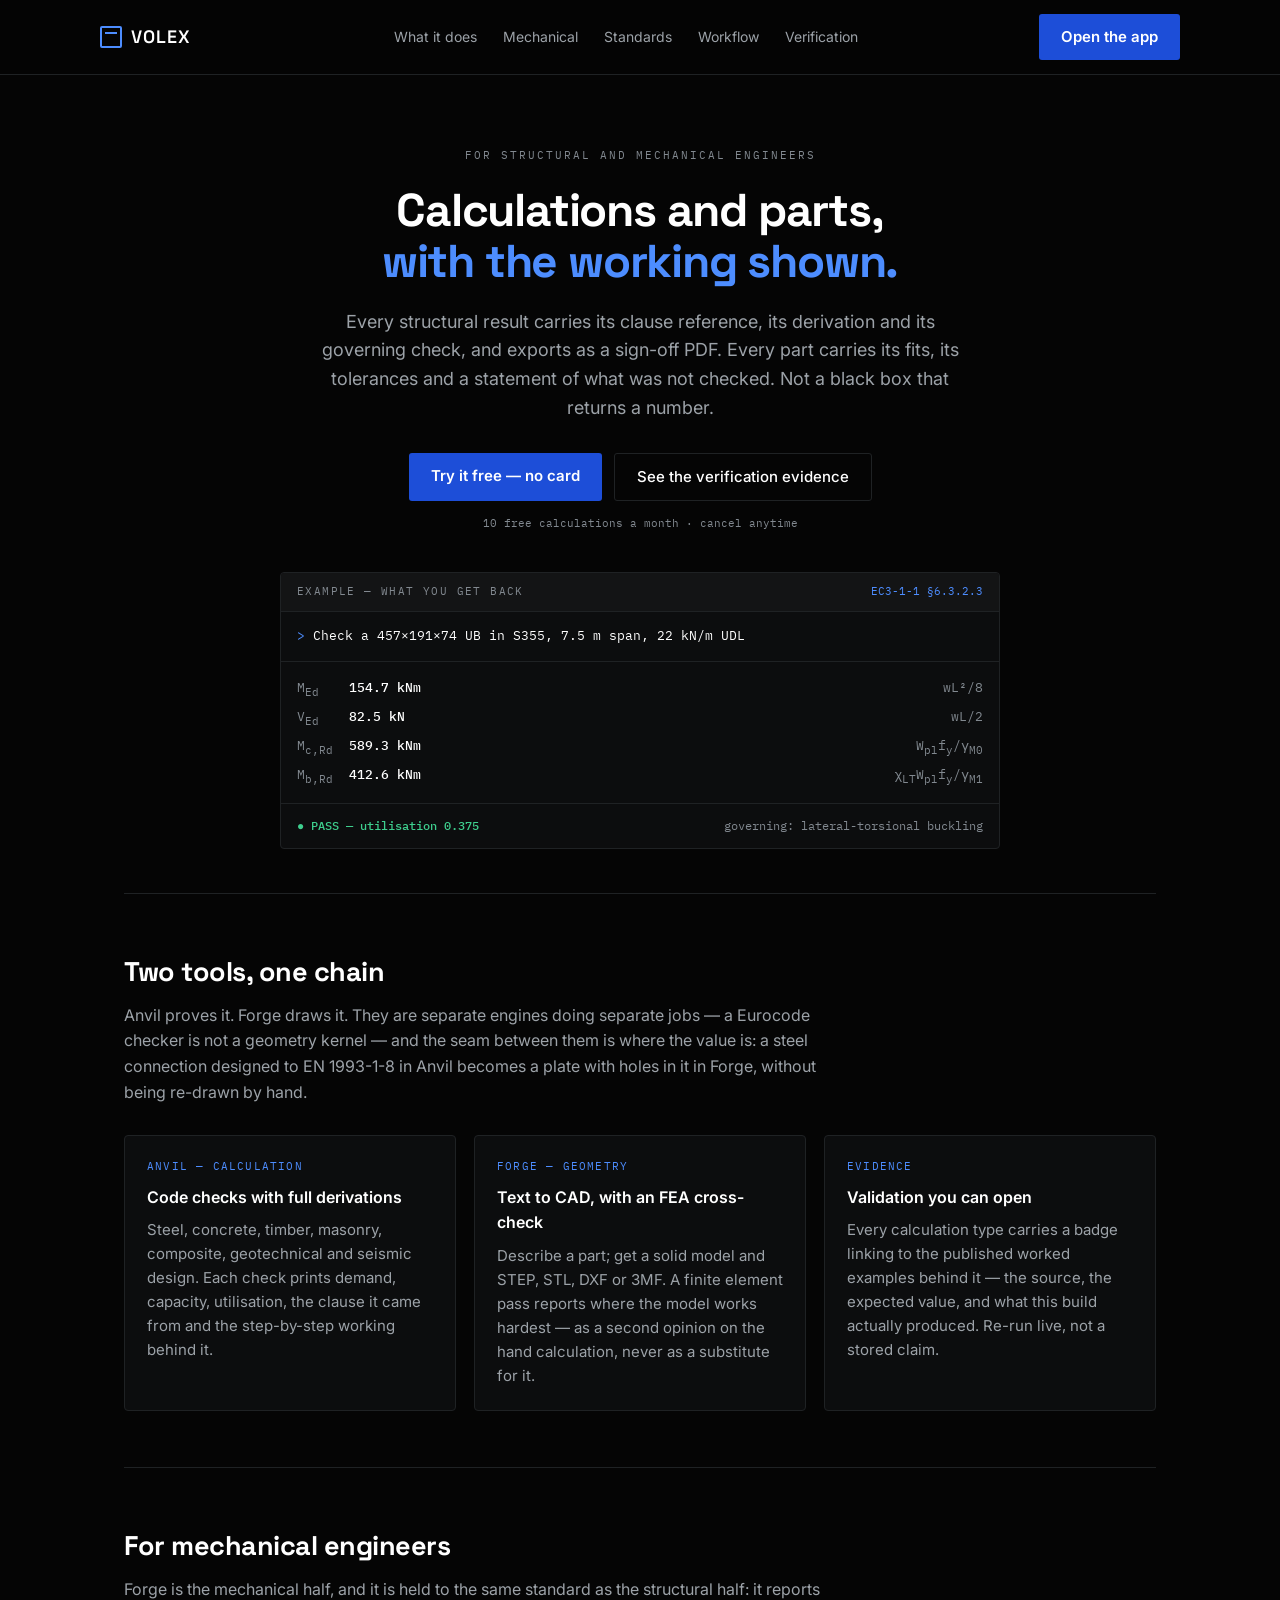
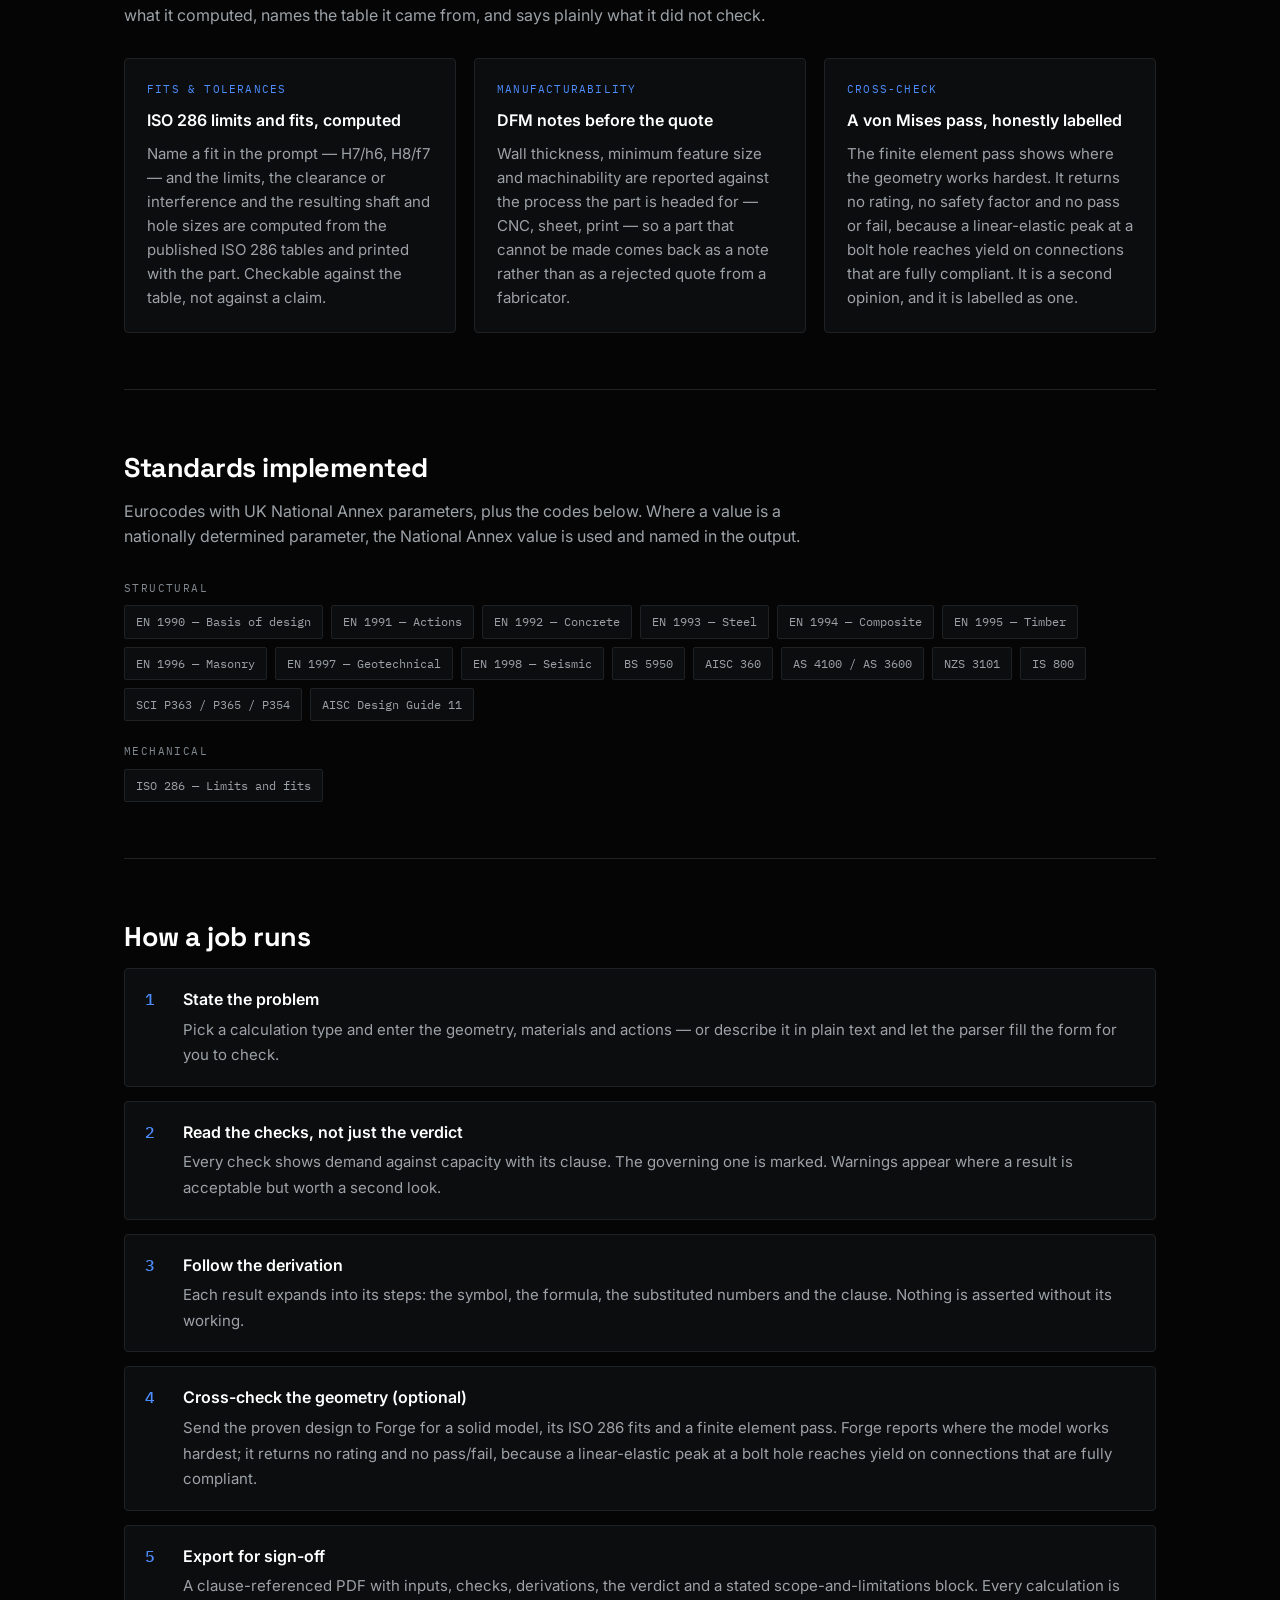
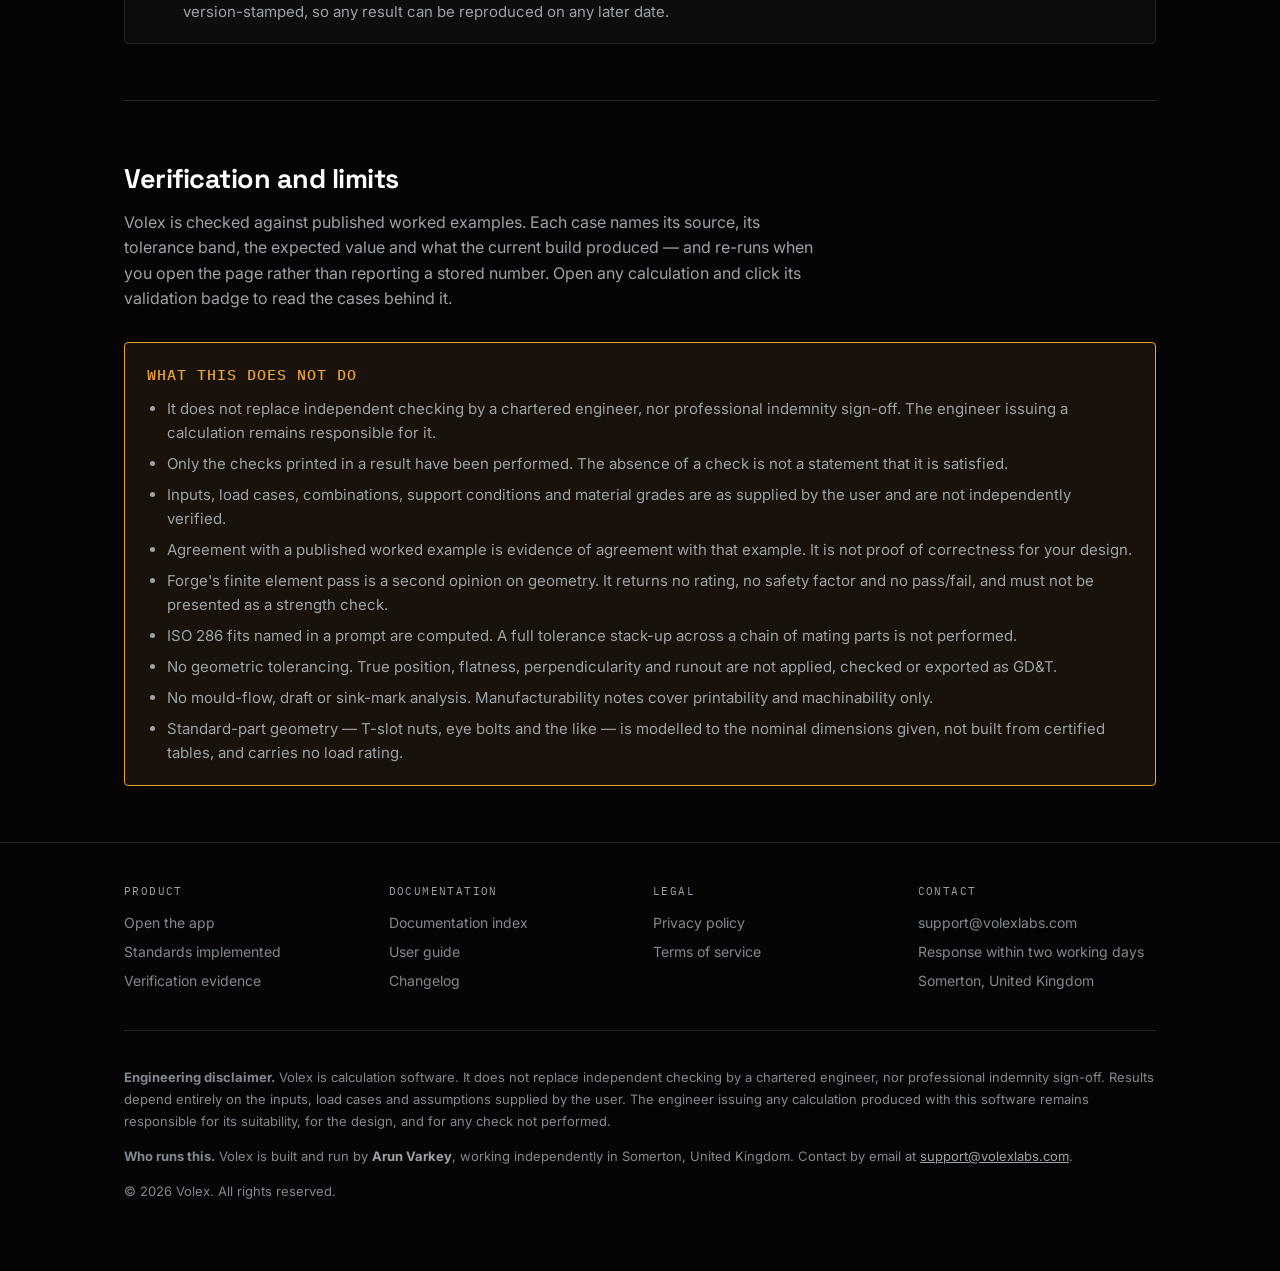
==== commit 021f1428: "Take the display face, and refresh the copy of the theme Headings move to var(--vf-display), which t" ====
--- a/index.html
+++ b/index.html
@@ -58,7 +58,7 @@
         .hero { padding: 72px 0 44px; text-align: center; }
         .eyebrow { font-family: var(--vf-mono); font-size: 11px; color: var(--vf-faint);
                    letter-spacing: 2px; text-transform: uppercase; margin-bottom: 20px; }
-        h1 { font-size: 46px; line-height: 1.12; font-weight: 700; margin: 0 0 20px;
+        h1 { font-family: var(--vf-display); font-size: 46px; line-height: 1.12; font-weight: 700; margin: 0 0 20px;
              letter-spacing: -1.2px; }
         h1 .hl { color: var(--vf-accent); }
         .lede { font-size: 18px; color: var(--vf-muted); max-width: 640px;
@@ -95,7 +95,7 @@
 
         /* Sections */
         section { padding: 56px 0; border-top: var(--vf-hairline); }
-        h2 { font-size: 27px; font-weight: 700; margin: 0 0 10px; letter-spacing: -0.5px; }
+        h2 { font-family: var(--vf-display); font-size: 27px; font-weight: 700; margin: 0 0 10px; letter-spacing: -0.5px; }
         .sec-lede { color: var(--vf-muted); max-width: 700px; margin: 0 0 30px; }
         .grid { display: grid; gap: 18px; grid-template-columns: repeat(auto-fit, minmax(268px, 1fr)); }
         .card { background: var(--vf-card); border: var(--vf-hairline);
--- a/volex-theme.css
+++ b/volex-theme.css
@@ -13,9 +13,7 @@
    is actually made — it skips in CI, and that limitation is stated there too.
 
    Do not edit below. Edit the original, then copy it here.
-   ───────────────────────────────────────────────────────────────────────────── */
-
-/* ═══════════════════════════════════════════════════════════════════════════
+   ───────────────────────────────────────────────────────────────────────────── *//* ═══════════════════════════════════════════════════════════════════════════
    VOLEX FORGE — DESIGN SYSTEM (Phase 1: Global Visual Style)
    The ONE canonical token source for every page (home, Studio, marketplace,
    landing, admin). Rules of the system:
@@ -90,6 +88,14 @@
   --vf-font:      'Inter', system-ui, -apple-system, sans-serif;
   --vf-mono:      'IBM Plex Mono', ui-monospace, monospace;
   --vf-logo:      'Space Grotesk', var(--vf-font);
+  /* The face for HEADINGS, which is a different question from the face for the
+     wordmark. In the product it is Inter, so a panel heading sits in the same
+     family as the labels under it and nothing shouts. The cinematic tier
+     overrides it to Space Grotesk, because a marketing page's job is display
+     type and 109 landing pages were already setting that family by hand —
+     as a bare 'Space Grotesk' with no fallback, so a failed font load dropped
+     them to the browser default rather than to Inter. */
+  --vf-display:   var(--vf-font);
   --vf-w-title:   600;          /* titles: medium/semibold */
   --vf-w-label:   400;          /* labels: regular */
   --vf-w-value:   500;          /* values: slightly heavier */
@@ -174,7 +180,7 @@
    visitor actually notices: volexlabs.com and app.volexlabs.com now agree.
    ─────────────────────────────────────────────────────────────────────────── */
 html[data-vf-theme="cinematic"] {
-  /* SIX VALUES, and the list is exhaustive on purpose. --vf-muted, --vf-faint,
+  /* A SHORT LIST, and it is exhaustive on purpose. --vf-muted, --vf-faint,
      --vf-border, --vf-subtle, --vf-accent and the four status colours are NOT
      here: this selector is named alongside the dark one above, so it already
      has them, from the single definition that both tiers read. Adding one back
@@ -188,6 +194,11 @@
   /* Corners nearly square. The tier's one structural difference, and the reason
      it is a tier rather than a second dark theme. */
   --vf-r-sm: 2px;  --vf-r-md: 3px;  --vf-r-lg: 4px;
+
+  /* Display type. Space Grotesk is the wordmark face in the product and nothing
+     else; here it also carries the headings, which is what separates a page
+     that argues from a panel that reports. */
+  --vf-display:   'Space Grotesk', var(--vf-font);
 }
 
 /* ── Base ─────────────────────────────────────────────────────────────────── */
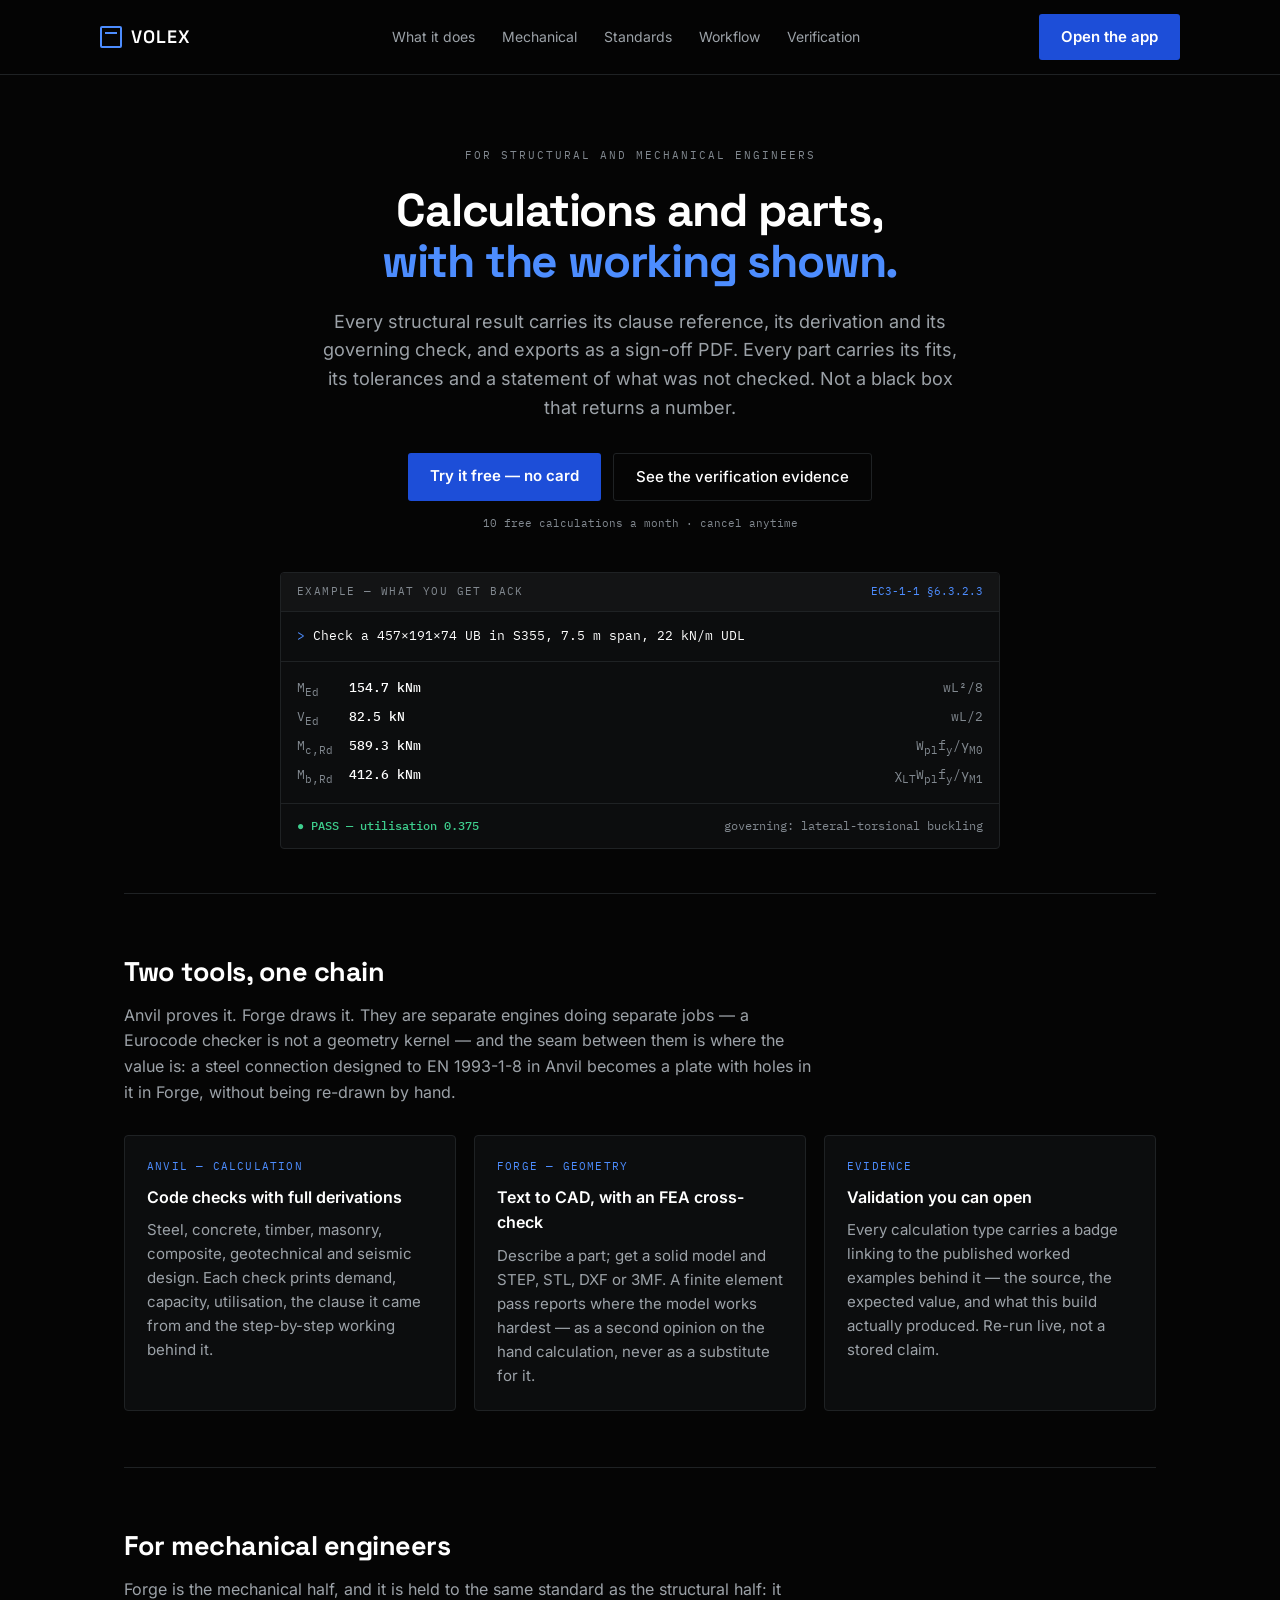
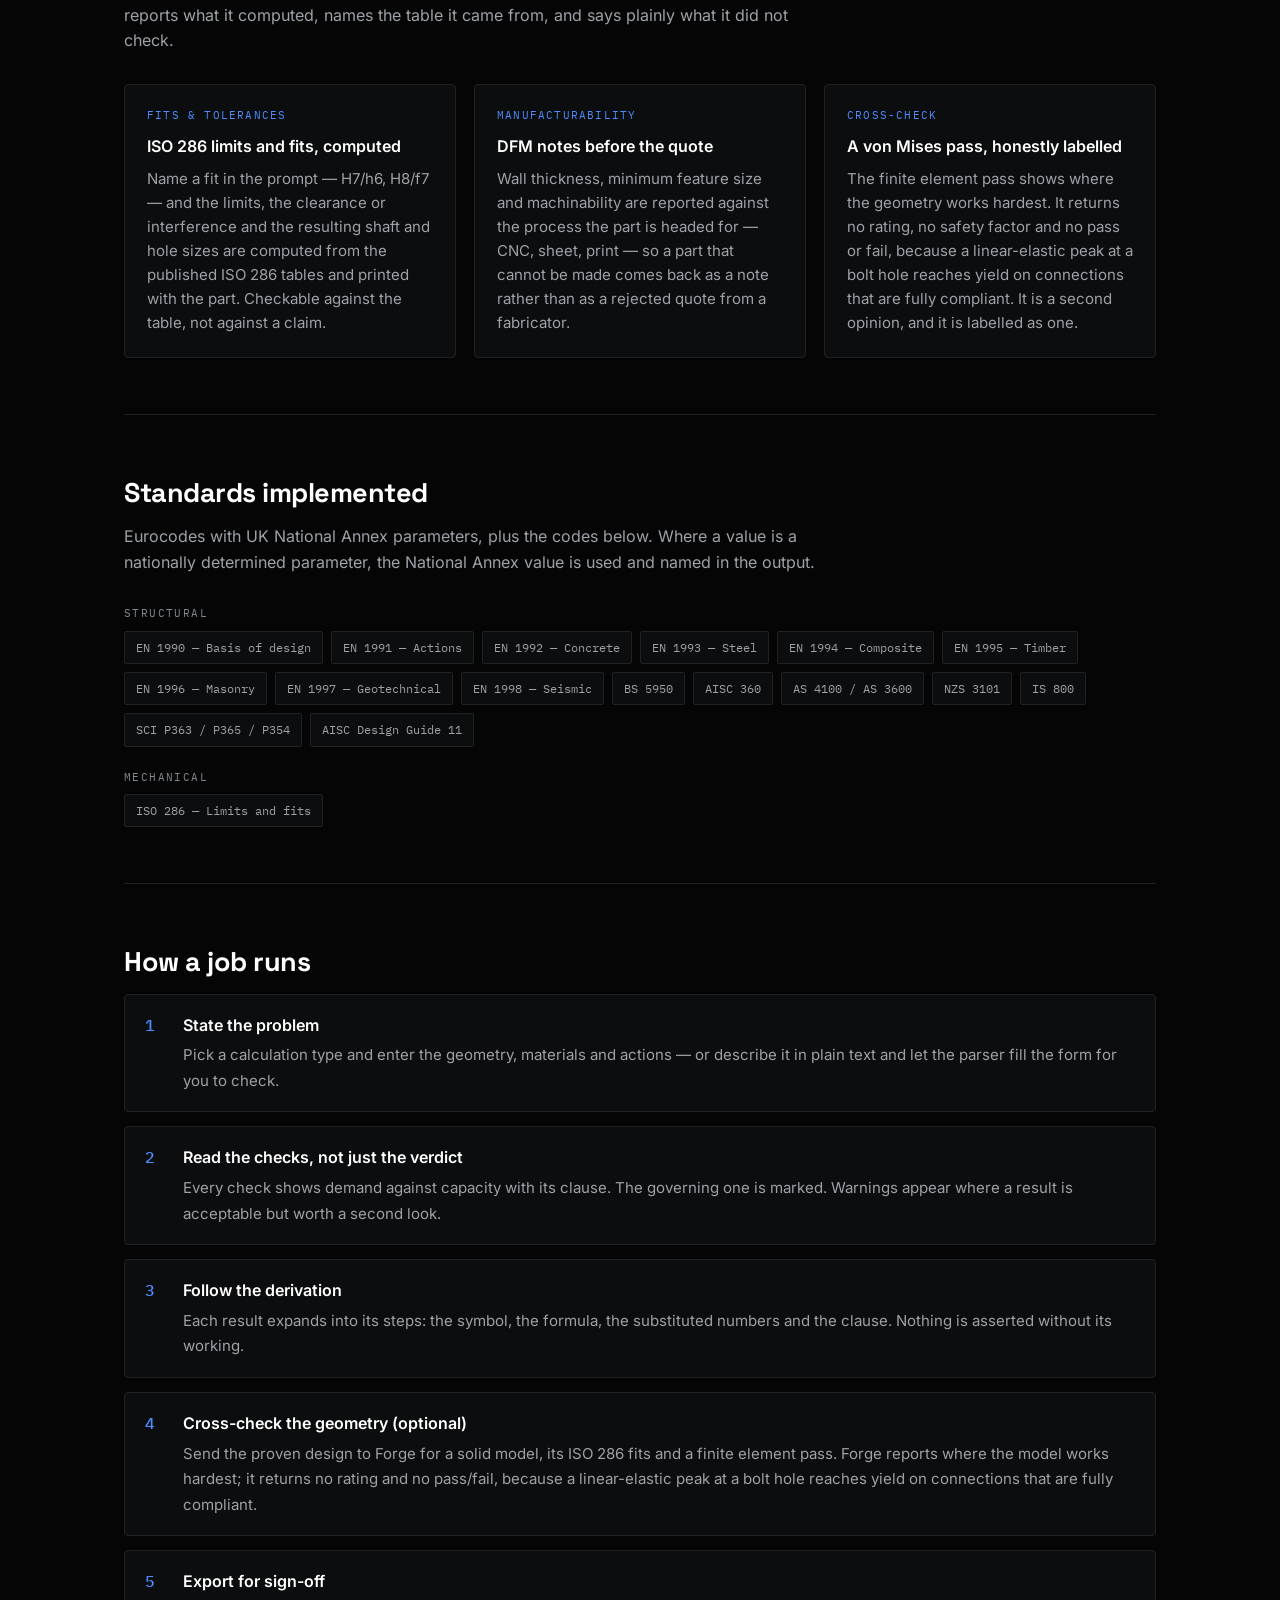
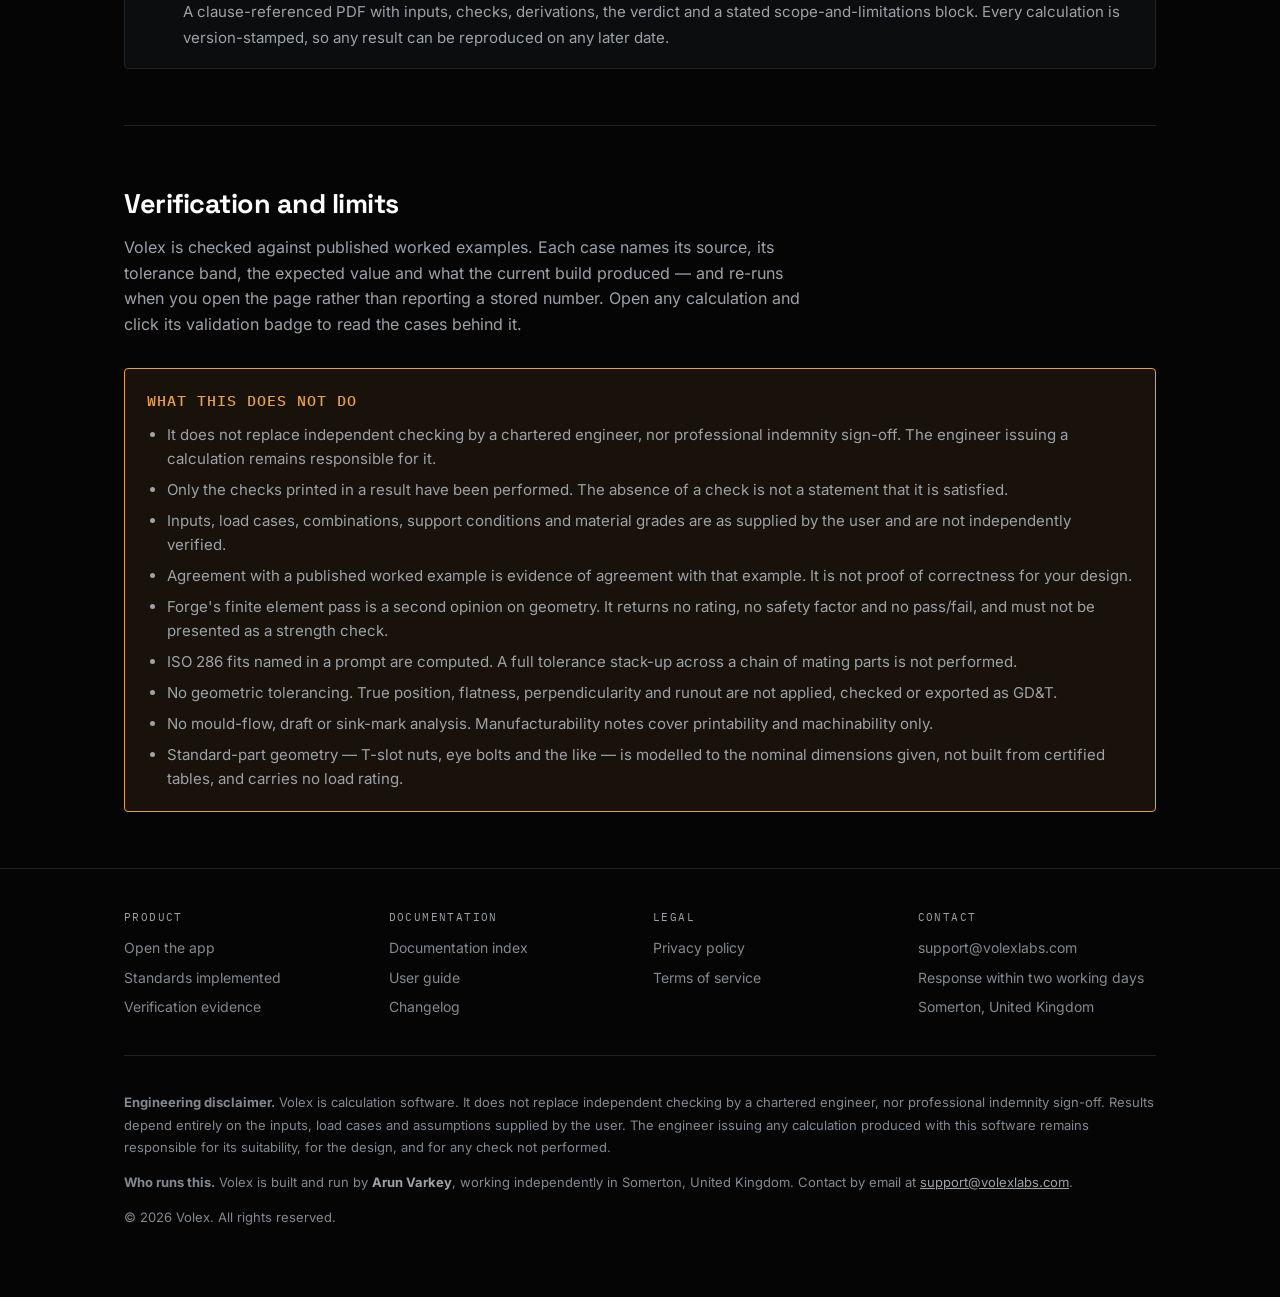
==== commit 3d505148: "The apex lost its typefaces the moment the app stopped importing them volexlabs.com is a separate Ve" ====
--- a/index.html
+++ b/index.html
@@ -7,6 +7,9 @@
     <title>Volex — Structural and mechanical calculations, with the working shown</title>
     <meta name="description" content="Eurocode structural calculations with full clause-referenced derivations and a sign-off PDF, and text-to-CAD parts with ISO 286 fits and an FEA cross-check. Every module checked against published worked examples.">
     <link rel="canonical" href="https://volexlabs.com/"/>
+    <link rel="icon" href="/favicon.svg" type="image/svg+xml"/>
+    <link rel="icon" href="/icons/favicon-32.png" sizes="32x32" type="image/png"/>
+    <link rel="apple-touch-icon" href="/icons/apple-touch-icon.png"/>
 
     <!-- THE ONE STYLESHEET. This is a byte-identical copy of
          volex-forge-frontend/public/volex-theme.css, not a second design system:
@@ -14,6 +17,16 @@
          app's host would make the company's front door depend on the app being
          up. The copy is gated — canonical-urls.spec.js compares the two files
          and fails on any drift. Change the original, then copy it here. -->
+    <!-- Fonts, self-hosted. These must come BEFORE the theme: the theme used to
+         @import them from Google, which cost two third-party handshakes found
+         late and sent every visitor's IP to Google on every page view. The
+         preloads get the two text faces in flight before any CSS is parsed, so
+         the real face wins the first paint instead of the text reflowing. -->
+    <link rel="preload" as="font" type="font/woff2" crossorigin
+          href="/fonts/inter-latin-wght-normal.woff2">
+    <link rel="preload" as="font" type="font/woff2" crossorigin
+          href="/fonts/space-grotesk-latin-wght-normal.woff2">
+    <link rel="stylesheet" href="/fonts/fonts.css">
     <link rel="stylesheet" href="/volex-theme.css">
 
     <!-- The cinematic tier is pinned on <html> rather than read from storage.
--- a/fonts/fonts.css
+++ b/fonts/fonts.css
@@ -0,0 +1,102 @@
+/* ─────────────────────────────────────────────────────────────────────────────
+   A COPY. The original is volex-forge-frontend/public/fonts/fonts.css and it is
+   the only place to change anything below this header. The woff2 files beside
+   it are copies too, of volex-forge-frontend/public/fonts/*.woff2.
+
+   volexlabs.com is a separate deployment on the apex domain and cannot link the
+   app's stylesheets without making the company's front door depend on the app's
+   host being up — the same reason volex-theme.css is duplicated here. The theme
+   used to carry an @import for these three families; it no longer does, so
+   without this file and the <link> in each page's <head> the apex would render
+   in the fallback stack and look almost right.
+
+   It is gated: `the apex copy of the fonts is byte-identical to the original`
+   in volex-forge-frontend/tests/canonical-urls.spec.js compares everything
+   after this header against the original and fails on any drift.
+
+   Do not edit below. Edit the original, then copy it here.
+   ───────────────────────────────────────────────────────────────────────────── */
+/* Self-hosted fonts. Replaces @import url(https://fonts.googleapis.com/...).
+ *
+ * WHY THIS FILE EXISTS
+ *
+ * Every page loaded three families through an @import INSIDE a <style> block,
+ * with no preconnect anywhere on the site. That is the slowest route there is:
+ * the browser must download the HTML, parse the style block, discover the
+ * import, do DNS + TCP + TLS to fonts.googleapis.com, read the CSS it returns,
+ * discover fonts.gstatic.com, and do DNS + TCP + TLS a second time — two
+ * third-party handshakes, found late, blocking the first paint. Lighthouse put
+ * the home and studio pages at a 3.3s LCP on a machine with no network latency
+ * at all.
+ *
+ * AND IT WAS AN UNDECLARED TRANSFER. Loading a font from Google sends the
+ * visitor's IP address to Google on every page view. The privacy policy lists
+ * Anthropic, Stripe, Railway, Vercel, SendGrid and Plausible as the parties
+ * data reaches. Google was not among them, and in the EU and UK that omission
+ * is the problem rather than the request — a German court awarded damages over
+ * exactly this in 2022 (LG München I, 3 O 17493/20).
+ *
+ * Served from this origin, the files cost no extra connection, cache with
+ * everything else, and reach nobody.
+ *
+ * THE FAMILY NAMES MATTER. Fontsource ships these as "Inter Variable" and
+ * "Space Grotesk Variable". Every stylesheet on this site asks for 'Inter' and
+ * 'Space Grotesk', so they are declared under those names here. Declared under
+ * fontsource's names the pages would render in the fallback stack and look
+ * almost right, which is the failure mode worth avoiding — and the design
+ * system test cannot catch it, because getComputedStyle returns the stack that
+ * was asked for whether or not a font behind it ever loaded.
+ *
+ * font-display: swap so text is readable immediately in the fallback and
+ * reflows to the real face when it arrives. The alternative hides the text.
+ *
+ * Latin subsets only — the site is in English. Updating: the woff2 files come
+ * from the @fontsource packages in devDependencies; see scripts/copy-fonts.mjs.
+ */
+
+/* Inter — variable, 100-900. Body text. */
+@font-face {
+  font-family: 'Inter';
+  font-style: normal;
+  font-display: swap;
+  font-weight: 100 900;
+  src: url('/fonts/inter-latin-wght-normal.woff2') format('woff2');
+  unicode-range: U+0000-00FF, U+0131, U+0152-0153, U+02BB-02BC, U+02C6, U+02DA,
+    U+02DC, U+0304, U+0308, U+0329, U+2000-206F, U+20AC, U+2122, U+2191, U+2193,
+    U+2212, U+2215, U+FEFF, U+FFFD;
+}
+
+/* Space Grotesk — variable, 300-700. Headings and the wordmark. */
+@font-face {
+  font-family: 'Space Grotesk';
+  font-style: normal;
+  font-display: swap;
+  font-weight: 300 700;
+  src: url('/fonts/space-grotesk-latin-wght-normal.woff2') format('woff2');
+  unicode-range: U+0000-00FF, U+0131, U+0152-0153, U+02BB-02BC, U+02C6, U+02DA,
+    U+02DC, U+0304, U+0308, U+0329, U+2000-206F, U+20AC, U+2122, U+2191, U+2193,
+    U+2212, U+2215, U+FEFF, U+FFFD;
+}
+
+/* IBM Plex Mono — static 400 and 500. Dimensions, part numbers, evidence.
+ * Not variable upstream, so the two weights the site uses are shipped. */
+@font-face {
+  font-family: 'IBM Plex Mono';
+  font-style: normal;
+  font-display: swap;
+  font-weight: 400;
+  src: url('/fonts/ibm-plex-mono-latin-400-normal.woff2') format('woff2');
+  unicode-range: U+0000-00FF, U+0131, U+0152-0153, U+02BB-02BC, U+02C6, U+02DA,
+    U+02DC, U+0304, U+0308, U+0329, U+2000-206F, U+20AC, U+2122, U+2191, U+2193,
+    U+2212, U+2215, U+FEFF, U+FFFD;
+}
+@font-face {
+  font-family: 'IBM Plex Mono';
+  font-style: normal;
+  font-display: swap;
+  font-weight: 500;
+  src: url('/fonts/ibm-plex-mono-latin-500-normal.woff2') format('woff2');
+  unicode-range: U+0000-00FF, U+0131, U+0152-0153, U+02BB-02BC, U+02C6, U+02DA,
+    U+02DC, U+0304, U+0308, U+0329, U+2000-206F, U+20AC, U+2122, U+2191, U+2193,
+    U+2212, U+2215, U+FEFF, U+FFFD;
+}
--- a/volex-theme.css
+++ b/volex-theme.css
@@ -26,7 +26,11 @@
      units light grey.
    · Hairline separators only (--vf-border) — no heavy borders.
    ═══════════════════════════════════════════════════════════════════════════ */
-@import url('https://fonts.googleapis.com/css2?family=Space+Grotesk:wght@500;600;700&family=Inter:wght@400;500;600;700&family=IBM+Plex+Mono:wght@400;500&display=swap');
+/* Fonts are self-hosted and linked from each page's <head>, before this
+   file — see public/fonts/fonts.css for why. An @import here would be the
+   worst of all places for it: every page loads this stylesheet, so the
+   request to Google was discovered only after this file had been fetched
+   AND parsed, then needed two more handshakes of its own. */
 
 :root {
   /* ── Neutral base (light) ─────────────────────────────────────────────── */
@@ -113,33 +117,102 @@
    cascade into a sibling attribute selector, so a cinematic block written on its
    own would have had to restate all nine — and a restated value is a copy that
    is only right until somebody fixes the original. */
+/* ── The dark palette, defined ONCE ───────────────────────────────────────────
+   These are the values; the blocks below only MAP them. There are two places a
+   page can ask for dark — the data-vf-theme attribute, and the operating
+   system's own setting on a page that has no attribute at all — and until now
+   only the first existed, which is why the 17 server-rendered backend routes
+   could not follow a reader's choice: their only mechanism was a script, and
+   those pages block scripts by policy.
+   Adding the second must not duplicate a palette. The note pinned in
+   test_page_shell.py said exactly that: "costs a duplicated token block, which
+   is the drift this whole system exists to remove — unless the dark values are
+   restructured so one block serves both." This is the restructure. A corrected
+   value is corrected in one place, and the two mapping blocks are asserted
+   identical by a gate rather than by anyone remembering.
+   ─────────────────────────────────────────────────────────────────────────── */
+:root {
+  --vf-d-bg:        #08090a;
+  --vf-d-card:      #0e1011;
+  --vf-d-raised:    #141618;
+  --vf-d-fg:        #f7f8f8;
+  --vf-d-muted:     #9ca2a8;
+  /* Was #5c6166 — 3.05:1 on a card. #828990 measures 5.63:1 on --vf-bg,
+     5.39:1 on a card, 5.12:1 on a raised surface. */
+  --vf-d-faint:     #828990;
+  --vf-d-border:    #1f2224;
+  --vf-d-subtle:    #2a2e31;
+  /* The bright CAD blue as TEXT — 6.23:1 on --vf-bg, 5.97:1 on a card.
+     --vf-accent-btn is deliberately not among these: white on this blue is
+     3.2:1, so a filled button keeps the deeper value in dark mode too. */
+  --vf-d-accent:    #4d8dff;
+  /* Chosen against charcoal, which is why they measure well here and failed on
+     paper. The light :root holds the darker values.
+       verified 9.98:1 · warn 9.24:1 · danger 4.87:1 · chip-4 7.54:1  */
+  --vf-d-verified:  #3ecf8e;
+  --vf-d-warn:      #e8a33d;
+  --vf-d-danger:    #f87171;
+  --vf-d-chip-4:    #c084fc;
+  --vf-d-cat-1:     #0d9488;
+  --vf-d-cat-2:     #c026d3;
+  --vf-d-cat-3:     #65a30d;
+  --vf-d-cat-4:     #7c3aed;
+  --vf-d-cat-5:     #0891b2;
+}
+
+/* THE MAPPING. Byte-identical to the one inside the media query below, and a
+   gate compares them — two mappings that merely agree today are the same defect
+   waiting to come back. */
 html[data-vf-theme="dark"],
 html[data-vf-theme="cinematic"] {
-  /* ── Neutral base (charcoal) ──────────────────────────────────────────── */
-  --vf-bg:        #08090a;
-  --vf-card:      #0e1011;
-  --vf-raised:    #141618;
-  --vf-input:     #141618;
-  --vf-fg:        #f7f8f8;
-  --vf-muted:     #9ca2a8;
-  /* Was #5c6166 — 3.05:1 on a card. #828990 measures 5.63:1 on --vf-bg,
-     5.39:1 on a card, 5.12:1 on a raised surface. */
-  --vf-faint:     #828990;
-  --vf-border:    #1f2224;
-  --vf-subtle:    #2a2e31;
-
-  /* The bright CAD blue comes back as text — 6.23:1 on --vf-bg, 5.97:1 on a
-     card. --vf-accent-btn is deliberately NOT overridden: white on this blue
-     is 3.2:1, so a filled button keeps the deeper value in dark mode too. */
-  --vf-accent:    #4d8dff;
-  /* These four were all chosen against charcoal, which is why they measure
-     well here and failed on paper. The light block above holds the darker
-     values; the originals come back for dark mode.
-       verified 9.98:1 · warn 9.24:1 · danger 4.87:1 · chip-4 7.54:1  */
-  --vf-verified:  #3ecf8e;
-  --vf-warn:      #e8a33d;
-  --vf-danger:    #f87171;
-  --vf-chip-4:    #c084fc;
+  --vf-bg:        var(--vf-d-bg);
+  --vf-card:      var(--vf-d-card);
+  --vf-raised:    var(--vf-d-raised);
+  --vf-input:     var(--vf-d-raised);
+  --vf-fg:        var(--vf-d-fg);
+  --vf-muted:     var(--vf-d-muted);
+  --vf-faint:     var(--vf-d-faint);
+  --vf-border:    var(--vf-d-border);
+  --vf-subtle:    var(--vf-d-subtle);
+  --vf-accent:    var(--vf-d-accent);
+  --vf-verified:  var(--vf-d-verified);
+  --vf-warn:      var(--vf-d-warn);
+  --vf-danger:    var(--vf-d-danger);
+  --vf-chip-4:    var(--vf-d-chip-4);
+  --vf-cat-1:     var(--vf-d-cat-1);
+  --vf-cat-2:     var(--vf-d-cat-2);
+  --vf-cat-3:     var(--vf-d-cat-3);
+  --vf-cat-4:     var(--vf-d-cat-4);
+  --vf-cat-5:     var(--vf-d-cat-5);
+}
+
+/* A PAGE WITH NO ATTRIBUTE FOLLOWS THE OPERATING SYSTEM. This is what the 17
+   server-rendered routes get: they set no attribute, cannot run a script, and
+   now still arrive dark for a reader whose machine is dark. Every page that
+   DOES set data-vf-theme is unaffected — :not([data-vf-theme]) excludes them,
+   so a reader who has chosen light in the app keeps light even on a dark OS. */
+@media (prefers-color-scheme: dark) {
+  html:not([data-vf-theme]) {
+    --vf-bg:        var(--vf-d-bg);
+    --vf-card:      var(--vf-d-card);
+    --vf-raised:    var(--vf-d-raised);
+    --vf-input:     var(--vf-d-raised);
+    --vf-fg:        var(--vf-d-fg);
+    --vf-muted:     var(--vf-d-muted);
+    --vf-faint:     var(--vf-d-faint);
+    --vf-border:    var(--vf-d-border);
+    --vf-subtle:    var(--vf-d-subtle);
+    --vf-accent:    var(--vf-d-accent);
+    --vf-verified:  var(--vf-d-verified);
+    --vf-warn:      var(--vf-d-warn);
+    --vf-danger:    var(--vf-d-danger);
+    --vf-chip-4:    var(--vf-d-chip-4);
+    --vf-cat-1:     var(--vf-d-cat-1);
+    --vf-cat-2:     var(--vf-d-cat-2);
+    --vf-cat-3:     var(--vf-d-cat-3);
+    --vf-cat-4:     var(--vf-d-cat-4);
+    --vf-cat-5:     var(--vf-d-cat-5);
+  }
 }
 
 /* ── The cinematic tier ───────────────────────────────────────────────────────
@@ -229,3 +302,95 @@
 
 /* Projects gallery — cards lift subtly on hover (spec §5: motion, no layout jump) */
 .vf-proj-card:hover { border-color: var(--vf-accent) !important; transform: translateY(-2px); }
+
+/* ── ACTIONS ──────────────────────────────────────────────────────────────────
+   One filled action per group, and a status colour is never a fill.
+
+   THE RULE THIS EXISTS TO ENFORCE, in this file's own words further up: green
+   is not an accent, it is the VERIFIED semantic, reserved. Studio was filling
+   its .btn-primary with --vf-verified and putting it on "Run FEA" and on the
+   yearly upgrade button — a button that STARTS an analysis and a button that
+   takes a payment, both wearing the one colour that means "this was checked".
+   Neither has checked anything at the moment it is pressed.
+
+   Three levels, and they differ by EMPHASIS rather than by hue, which is what
+   lets a group show a recommended option without inventing a second brand
+   colour:
+
+     .vf-act            filled accent      one per group, the thing to do
+     .vf-act-2          accent outline     a real alternative beside it
+     .vf-act-quiet      text only          everything else
+
+   The fill is --vf-accent-btn, not --vf-accent, for the reason given where
+   those tokens are defined: white on the bright accent is 3.19:1 in either
+   theme. Both are the same accent; only one of them can carry ink.
+
+   A destructive action takes .vf-act-danger, which is an OUTLINE, not a fill.
+   A red button is easy to press by accident and the colour should warn rather
+   than invite.
+   ─────────────────────────────────────────────────────────────────────────── */
+.vf-act, .vf-act-2, .vf-act-quiet, .vf-act-danger {
+  font: inherit; font-weight: var(--vf-w-title); cursor: pointer;
+  border-radius: var(--vf-r-md); padding: 10px 16px;
+  border: 1px solid transparent;
+  transition: background-color .13s, border-color .13s, color .13s;
+}
+.vf-act          { background: var(--vf-accent-btn); color: var(--vf-accent-ink); }
+.vf-act:hover:not(:disabled)    { background: var(--vf-accent-deep); }
+.vf-act-2        { background: transparent; color: var(--vf-accent); border-color: var(--vf-accent); }
+.vf-act-2:hover:not(:disabled)  { background: color-mix(in srgb, var(--vf-accent) 12%, transparent); }
+.vf-act-quiet    { background: transparent; color: var(--vf-muted); }
+.vf-act-quiet:hover:not(:disabled) { color: var(--vf-fg); background: var(--vf-raised); }
+.vf-act-danger   { background: transparent; color: var(--vf-danger); border-color: var(--vf-danger); }
+.vf-act-danger:hover:not(:disabled) { background: color-mix(in srgb, var(--vf-danger) 12%, transparent); }
+.vf-act:disabled, .vf-act-2:disabled,
+.vf-act-quiet:disabled, .vf-act-danger:disabled { opacity: .45; cursor: not-allowed; }
+
+/* ── CATEGORICAL: the discipline scale ────────────────────────────────────────
+   Identity, not magnitude and not status. Five hues in a FIXED ORDER plus a
+   neutral, for labelling which engineering discipline a thing belongs to.
+
+   WHY FIVE HUES AND NOT SIX, measured rather than argued. Anvil carried four
+   mutually inconsistent category maps built out of the status colours —
+   `seismic: var(--red)`, `rc_beam: var(--green)` — so a seismic check was
+   painted in the colour that means FAILURE and an RC beam in the colour that
+   means PROVEN. Replacing them needs a real categorical scale, and a real one
+   has a ceiling: with blue, green, amber and red already spoken for, the wheel
+   does not hold six more that anyone can tell apart. Every attempt collapsed
+   somewhere, and the numbers are the argument (OKLab ΔE ×100):
+
+       orange      vs --vf-warn      ΔE  0.5   indistinguishable
+       gold/bronze vs --vf-warn      ΔE  3.8   reads as a warning
+       teal        vs --vf-danger    ΔE  3.3   under protanopia
+       violet      vs --vf-accent    ΔE  0.3   under deuteranopia
+       cyan        vs teal           ΔE  6.9   siblings, so never adjacent
+       any deep sibling                        fails the lightness band
+
+   So colour does not carry identity here — the LABEL does, and every chip has
+   one. Colour reinforces it. That is also why the fixed order matters: the two
+   sibling pairs (cyan/teal, violet/magenta) are placed so they are never
+   neighbours, which is what the adjacent-pair check measures.
+
+   VALIDATED, not eyeballed, in both modes against --vf-bg:
+
+                        lightness  chroma  CVD(adjacent)  normal-vision  contrast
+       dark  #08090a      PASS      PASS    ΔE 12.8        ΔE 23.3        PASS
+       light #f4f4f4      PASS      PASS    ΔE 13.6        ΔE 24.9        PASS
+
+   And the safety check — no discipline may impersonate a verdict. Worst pair
+   against --vf-verified / --vf-warn / --vf-danger is ΔE 17.9, clear of the 15
+   floor for a full-colour reader. The lime-vs-amber pair sits at ΔE 5.5 under
+   protanopia, which is legal only because identity never rests on the colour.
+
+   The sixth slot is DELIBERATELY HUELESS. It carries actions and loading —
+   wind, seismic, fire, load take-down — which are not a material, so reading
+   as "no material" is correct rather than a compromise.
+   ─────────────────────────────────────────────────────────────────────────── */
+:root {
+  --vf-cat-1:     #0d9488;   /* steel        */
+  --vf-cat-2:     #a21caf;   /* masonry      */
+  --vf-cat-3:     #4d7c0f;   /* timber       */
+  --vf-cat-4:     #6d28d9;   /* concrete     */
+  --vf-cat-5:     #0891b2;   /* geotechnical */
+  --vf-cat-none:  var(--vf-muted);   /* actions & loading — not a material */
+}
